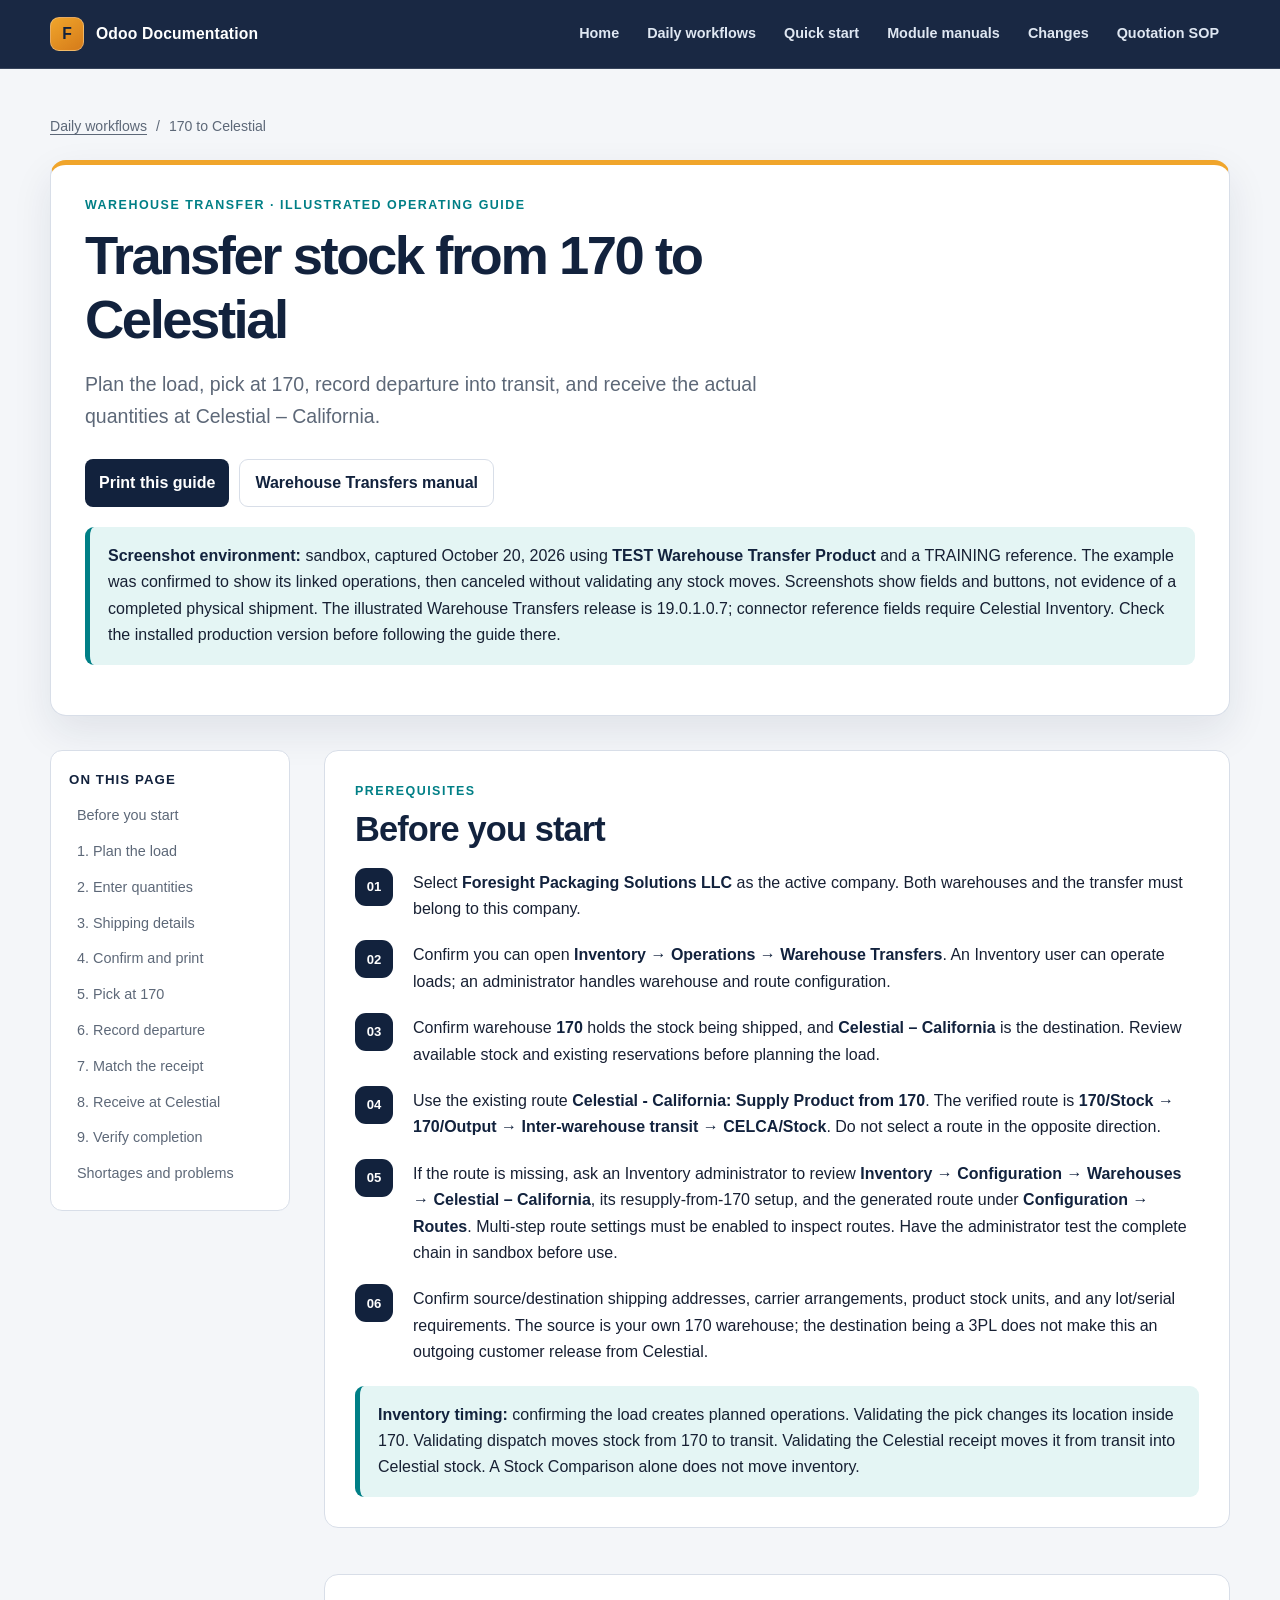
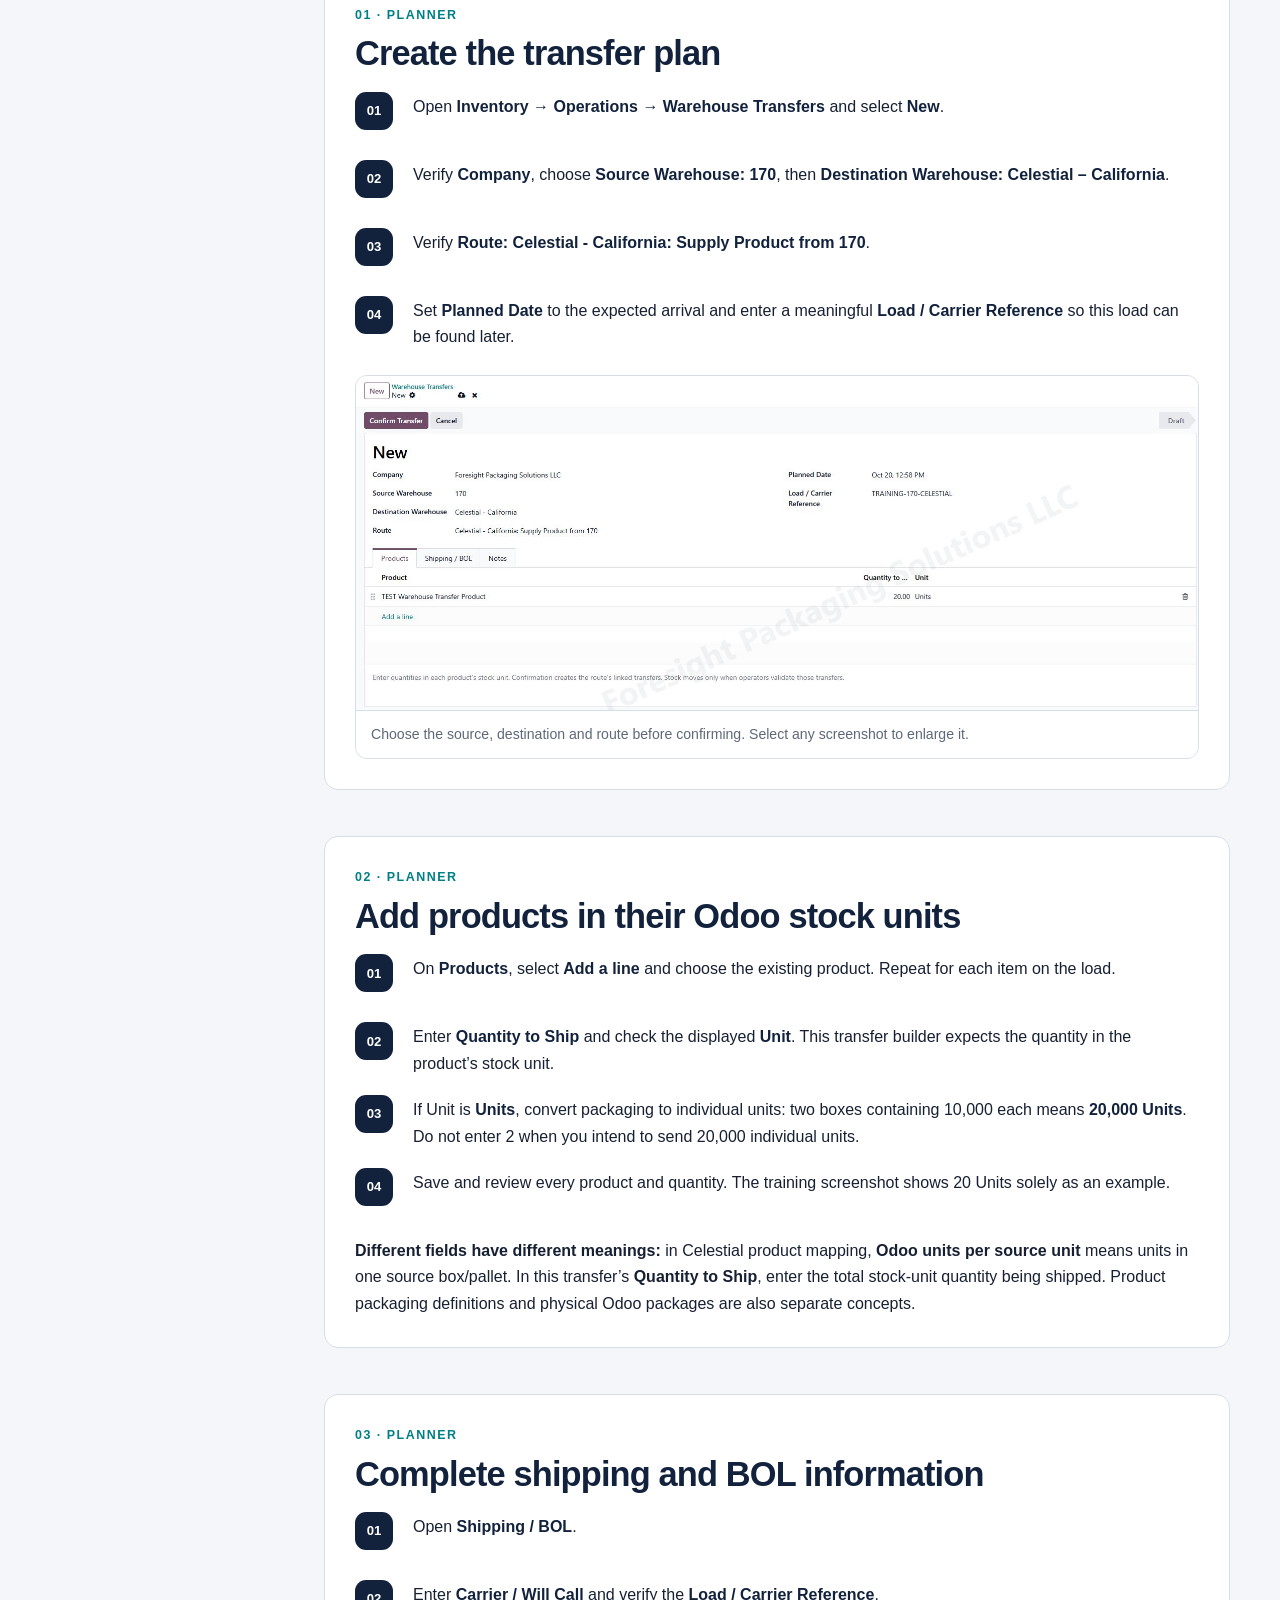
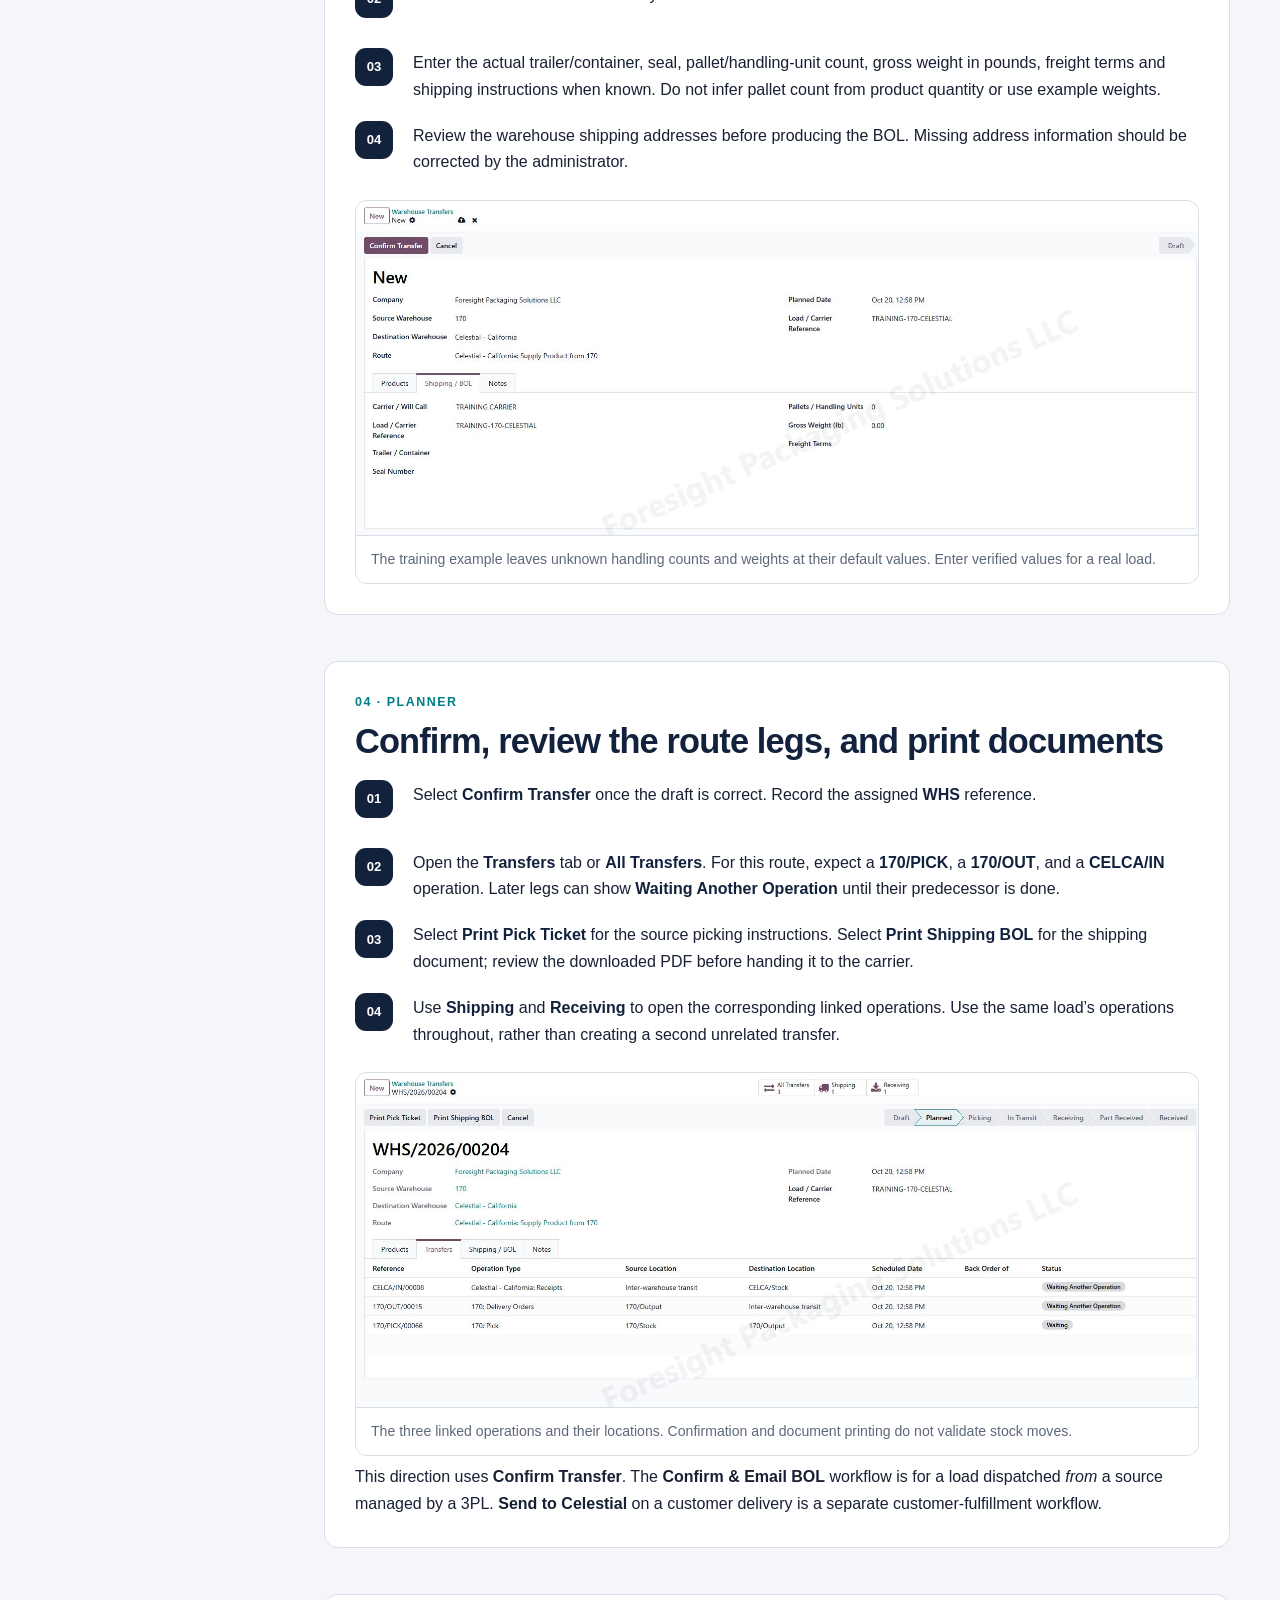
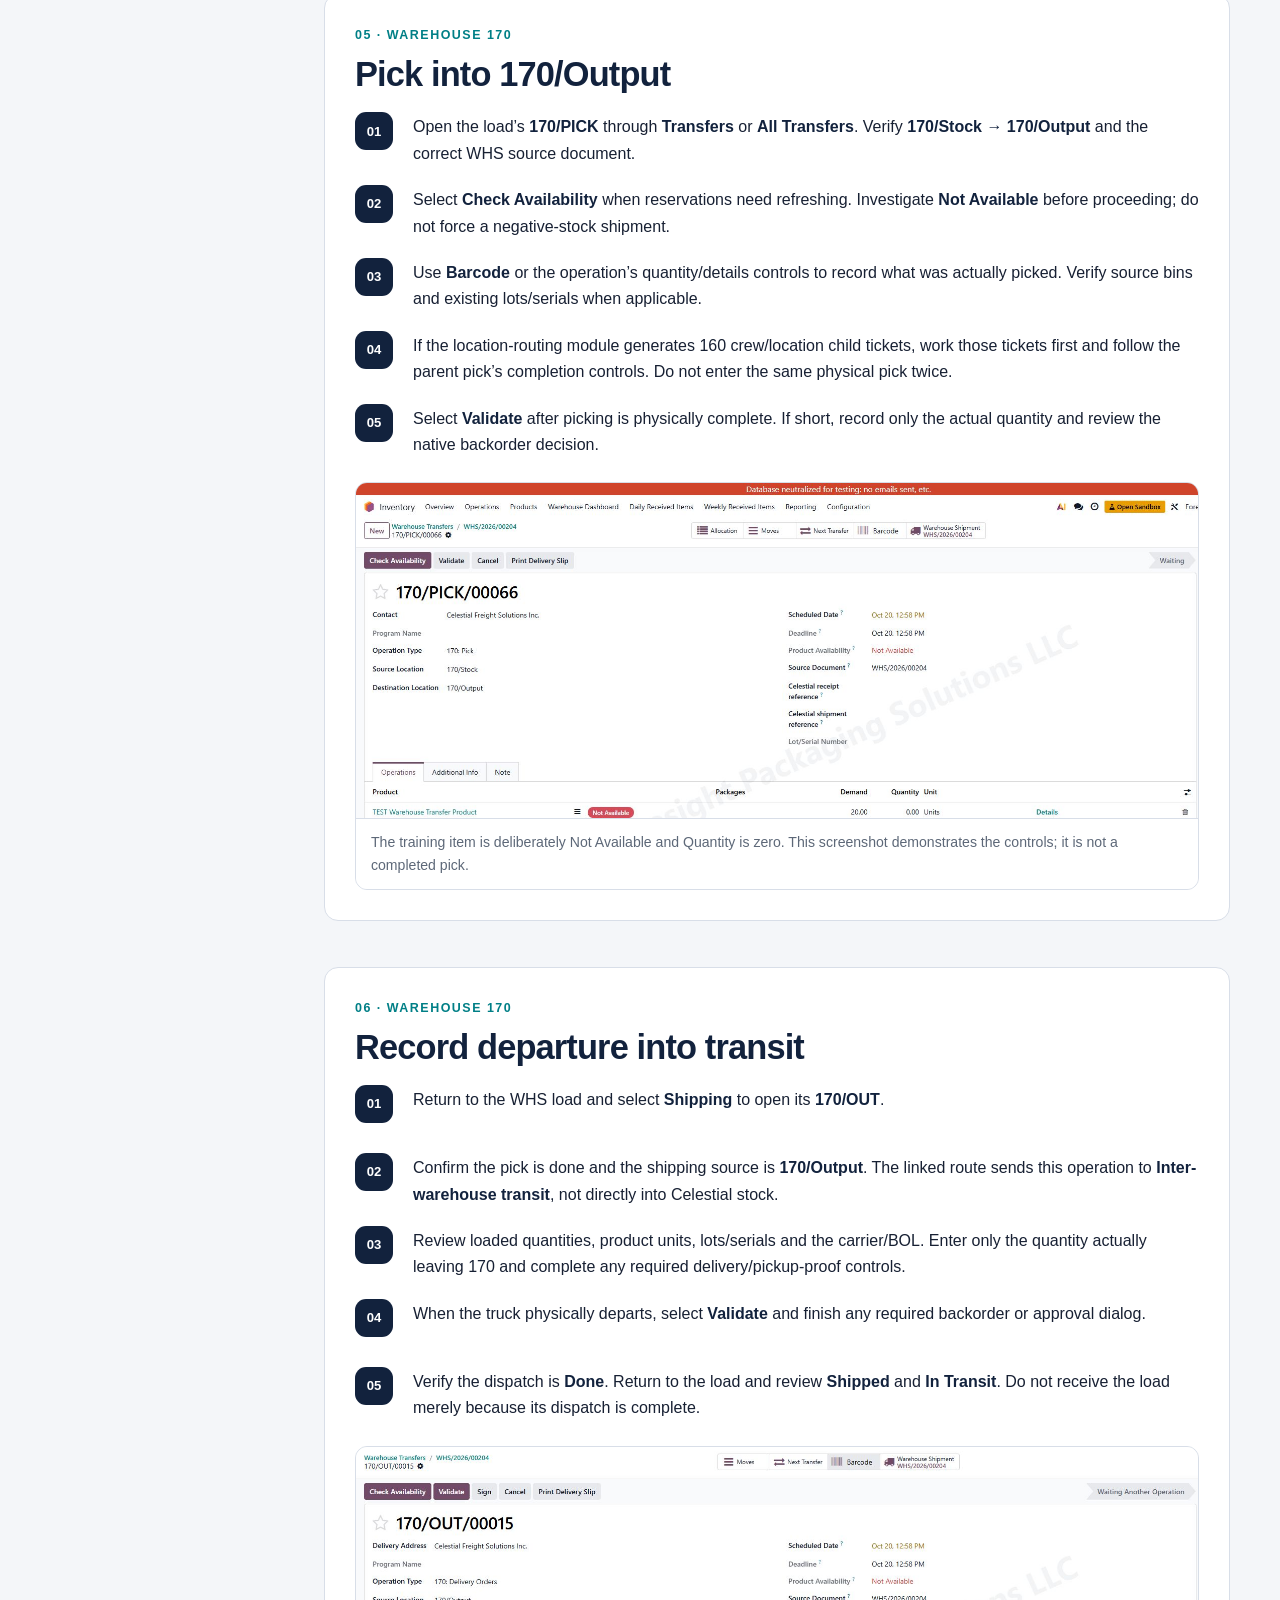
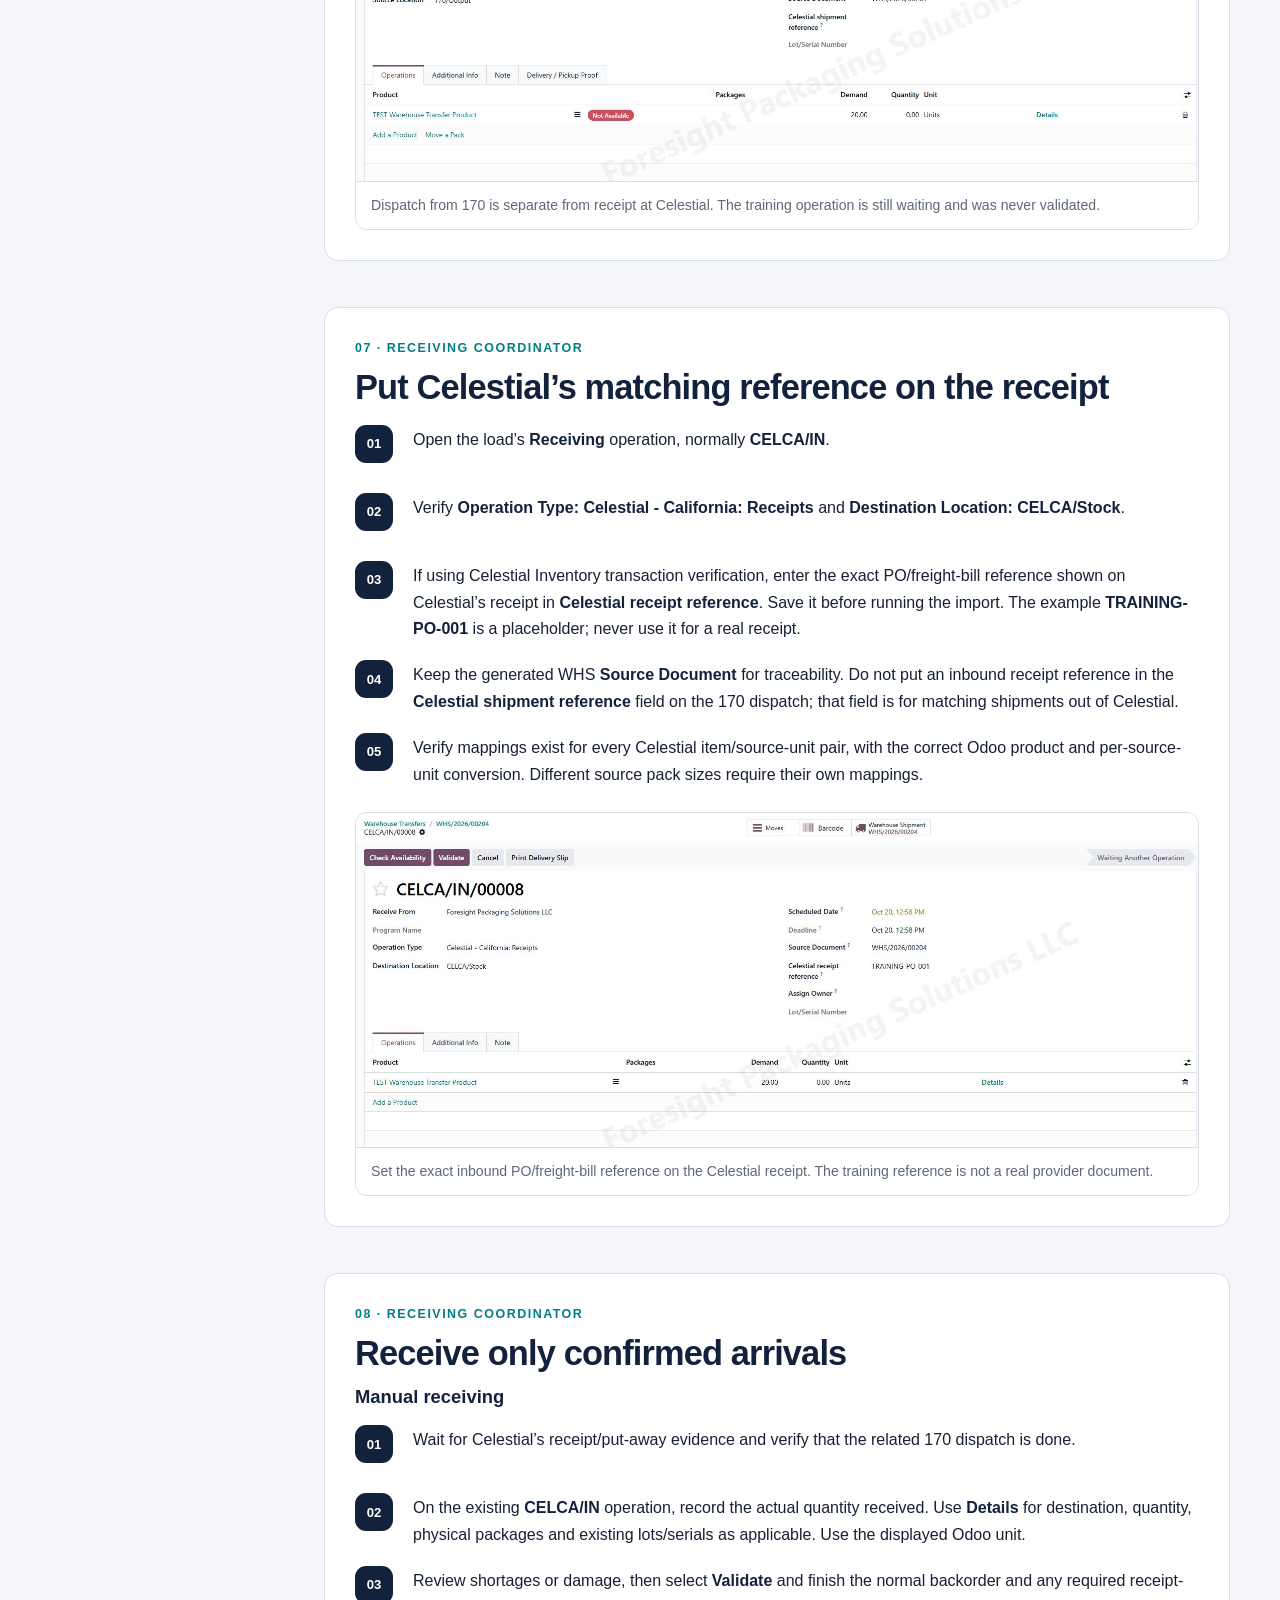
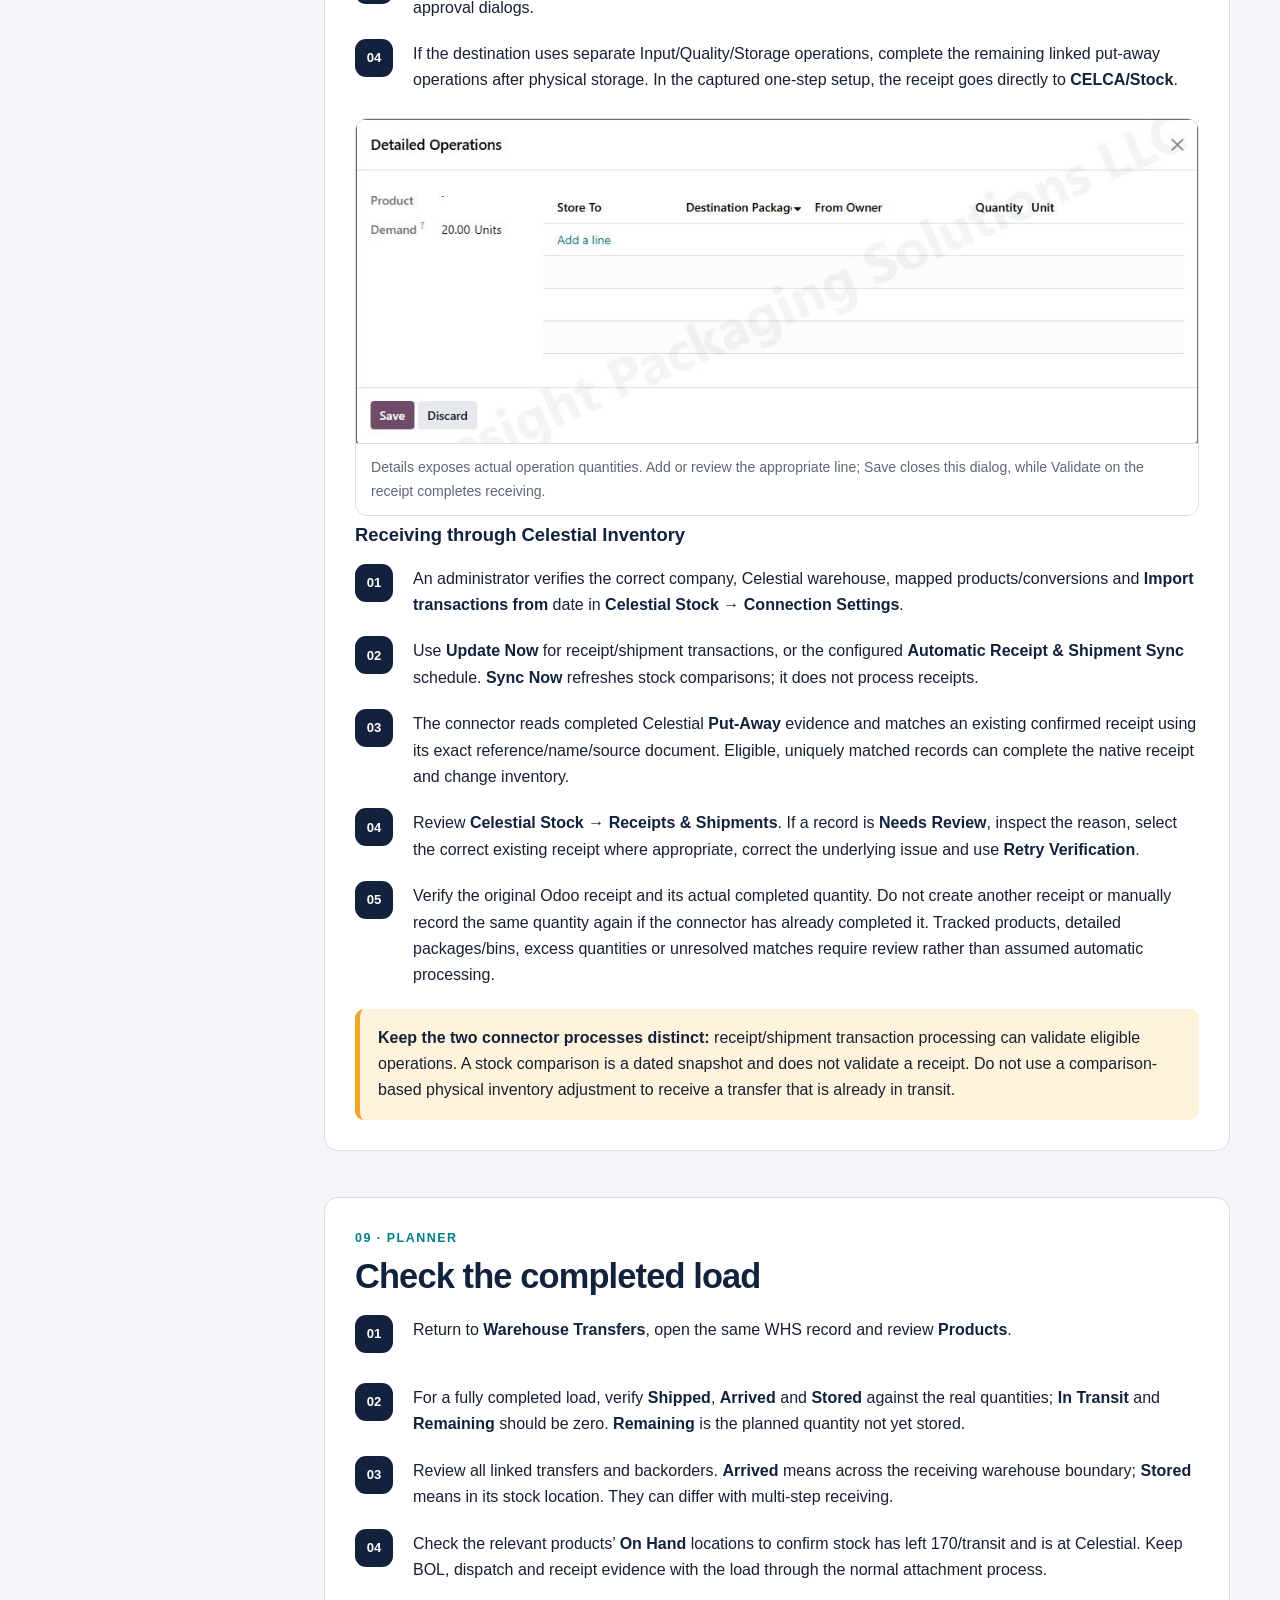
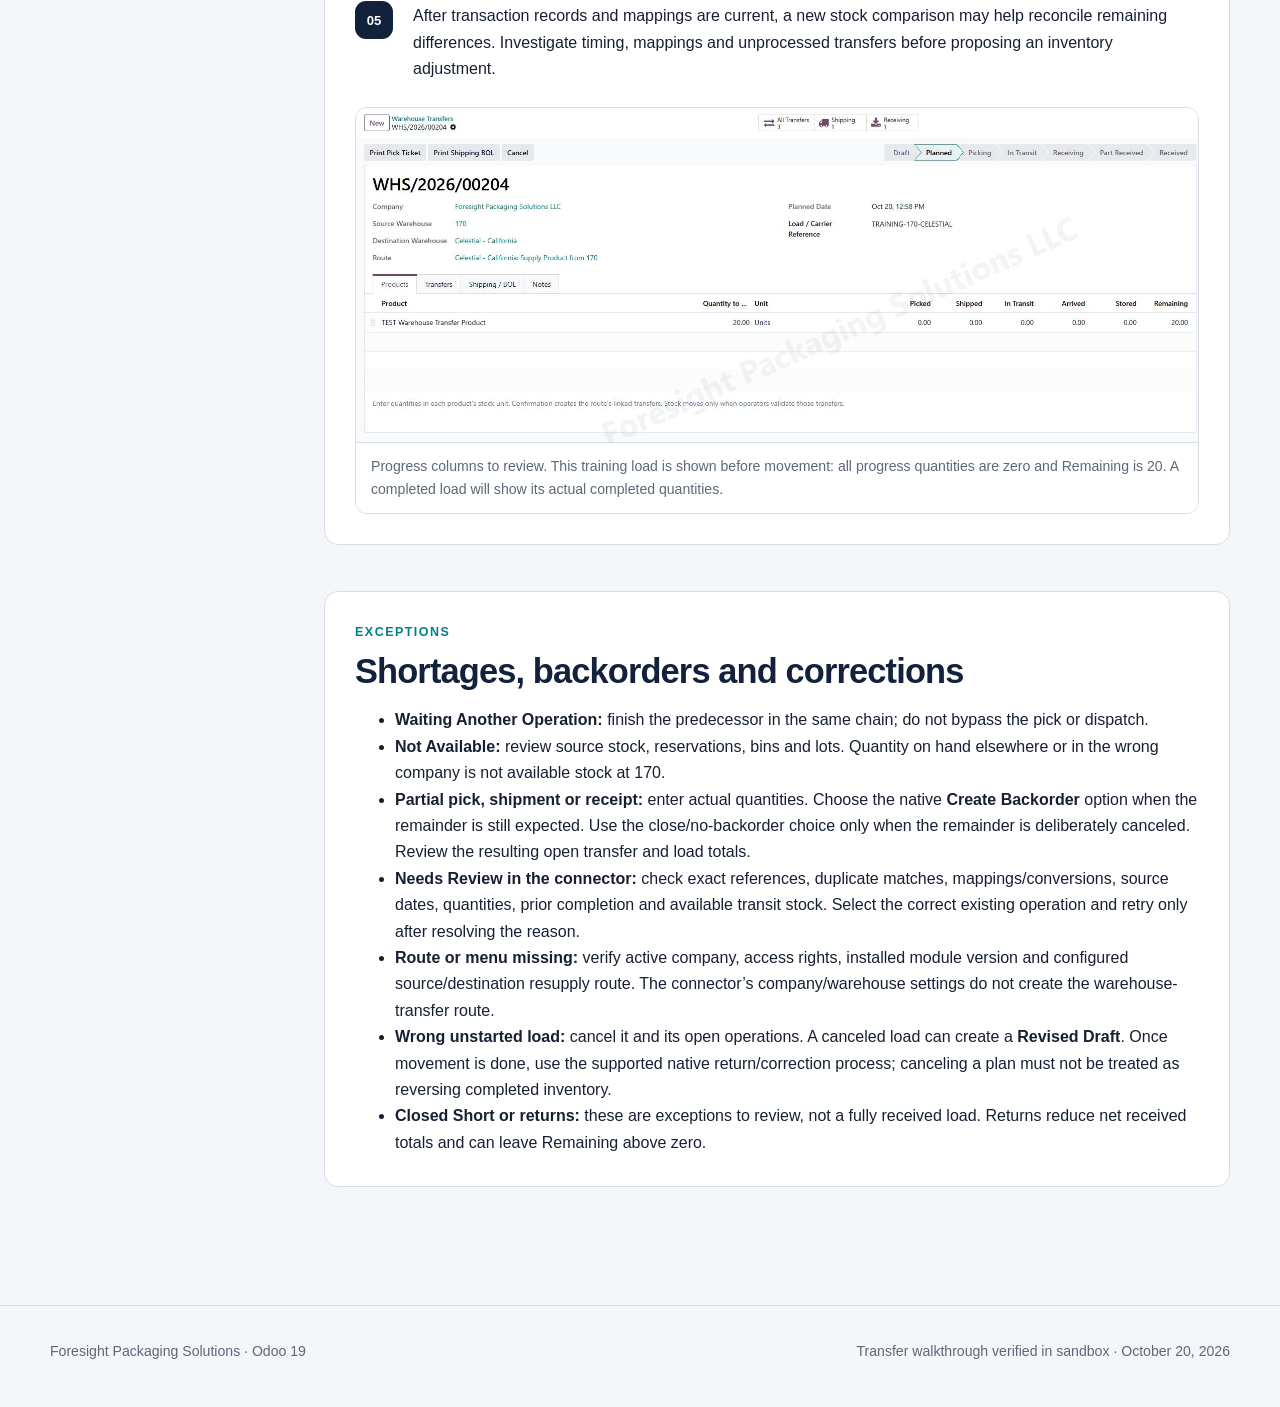
==== docs/170-to-celestial.html @ 280f2331 "Document 170 to Celestial transfers with eight sandbox screenshots" ====
<!doctype html>
<html lang="en">
<head>
  <meta charset="utf-8">
  <meta name="viewport" content="width=device-width,initial-scale=1">
  <meta name="description" content="Illustrated steps for planning, picking, shipping, and receiving a stock transfer from warehouse 170 to Celestial.">
  <title>Transfer stock from 170 to Celestial · Foresight Odoo Documentation</title>
  <link rel="icon" href="favicon.svg" type="image/svg+xml">
  <link rel="stylesheet" href="assets/docs.css?v=20261020-transfer">
</head>
<body>
  <a class="skip-link" href="#main">Skip to transfer guide</a>
  <header class="site-header"><div class="header-inner"><a class="brand" href="index.html"><span class="brand-mark">F</span><span>Odoo Documentation</span></a><nav class="site-nav" aria-label="Primary navigation"><a href="index.html">Home</a><a href="daily-workflows.html">Daily workflows</a><a href="quick-start.html">Quick start</a><a href="modules.html">Module manuals</a><a href="changes.html">Changes</a><a href="quotation-sop.html">Quotation SOP</a></nav></div></header>
  <main id="main" class="page-shell">
    <nav class="breadcrumbs"><a href="daily-workflows.html">Daily workflows</a><span>/</span><span>170 to Celestial</span></nav>
    <header class="guide-head compact-head">
      <p class="eyebrow">Warehouse transfer · Illustrated operating guide</p>
      <h1>Transfer stock from 170 to Celestial</h1>
      <p class="lede">Plan the load, pick at 170, record departure into transit, and receive the actual quantities at Celestial – California.</p>
      <div class="action-bar"><button class="print-button" type="button" onclick="window.print()">Print this guide</button><a class="button button-outline" href="manual.html?module=warehouse-shipment">Warehouse Transfers manual</a></div>
      <div class="callout"><strong>Screenshot environment:</strong> sandbox, captured October 20, 2026 using <strong>TEST Warehouse Transfer Product</strong> and a TRAINING reference. The example was confirmed to show its linked operations, then canceled without validating any stock moves. Screenshots show fields and buttons, not evidence of a completed physical shipment. The illustrated Warehouse Transfers release is 19.0.1.0.7; connector reference fields require Celestial Inventory. Check the installed production version before following the guide there.</div>
    </header>
    <div class="guide-layout">
      <aside class="toc"><strong>On this page</strong><a href="#before">Before you start</a><a href="#plan">1. Plan the load</a><a href="#quantities">2. Enter quantities</a><a href="#bol">3. Shipping details</a><a href="#confirm">4. Confirm and print</a><a href="#pick">5. Pick at 170</a><a href="#ship">6. Record departure</a><a href="#reference">7. Match the receipt</a><a href="#receive">8. Receive at Celestial</a><a href="#finish">9. Verify completion</a><a href="#exceptions">Shortages and problems</a></aside>
      <article class="guide-content">
        <section class="guide-section" id="before">
          <p class="eyebrow">Prerequisites</p><h2>Before you start</h2>
          <ol class="steps">
            <li>Select <strong>Foresight Packaging Solutions LLC</strong> as the active company. Both warehouses and the transfer must belong to this company.</li>
            <li>Confirm you can open <strong>Inventory → Operations → Warehouse Transfers</strong>. An Inventory user can operate loads; an administrator handles warehouse and route configuration.</li>
            <li>Confirm warehouse <strong>170</strong> holds the stock being shipped, and <strong>Celestial – California</strong> is the destination. Review available stock and existing reservations before planning the load.</li>
            <li>Use the existing route <strong>Celestial - California: Supply Product from 170</strong>. The verified route is <strong>170/Stock → 170/Output → Inter-warehouse transit → CELCA/Stock</strong>. Do not select a route in the opposite direction.</li>
            <li>If the route is missing, ask an Inventory administrator to review <strong>Inventory → Configuration → Warehouses → Celestial – California</strong>, its resupply-from-170 setup, and the generated route under <strong>Configuration → Routes</strong>. Multi-step route settings must be enabled to inspect routes. Have the administrator test the complete chain in sandbox before use.</li>
            <li>Confirm source/destination shipping addresses, carrier arrangements, product stock units, and any lot/serial requirements. The source is your own 170 warehouse; the destination being a 3PL does not make this an outgoing customer release from Celestial.</li>
          </ol>
          <div class="callout"><strong>Inventory timing:</strong> confirming the load creates planned operations. Validating the pick changes its location inside 170. Validating dispatch moves stock from 170 to transit. Validating the Celestial receipt moves it from transit into Celestial stock. A Stock Comparison alone does not move inventory.</div>
        </section>
        <section class="guide-section" id="plan">
          <p class="eyebrow">01 · Planner</p><h2>Create the transfer plan</h2>
          <ol class="steps"><li>Open <strong>Inventory → Operations → Warehouse Transfers</strong> and select <strong>New</strong>.</li><li>Verify <strong>Company</strong>, choose <strong>Source Warehouse: 170</strong>, then <strong>Destination Warehouse: Celestial – California</strong>.</li><li>Verify <strong>Route: Celestial - California: Supply Product from 170</strong>.</li><li>Set <strong>Planned Date</strong> to the expected arrival and enter a meaningful <strong>Load / Carrier Reference</strong> so this load can be found later.</li></ol>
          <figure class="figure"><a href="assets/screenshots/170-celestial/01-plan.png" target="_blank" rel="noreferrer"><img src="assets/screenshots/170-celestial/01-plan.png" width="1675" height="665" alt="Draft transfer with Foresight company, source 170, destination Celestial California, resupply route and a training product line."></a><figcaption>Choose the source, destination and route before confirming. Select any screenshot to enlarge it.</figcaption></figure>
        </section>
        <section class="guide-section" id="quantities">
          <p class="eyebrow">02 · Planner</p><h2>Add products in their Odoo stock units</h2>
          <ol class="steps"><li>On <strong>Products</strong>, select <strong>Add a line</strong> and choose the existing product. Repeat for each item on the load.</li><li>Enter <strong>Quantity to Ship</strong> and check the displayed <strong>Unit</strong>. This transfer builder expects the quantity in the product’s stock unit.</li><li>If Unit is <strong>Units</strong>, convert packaging to individual units: two boxes containing 10,000 each means <strong>20,000 Units</strong>. Do not enter 2 when you intend to send 20,000 individual units.</li><li>Save and review every product and quantity. The training screenshot shows 20 Units solely as an example.</li></ol>
          <p><strong>Different fields have different meanings:</strong> in Celestial product mapping, <strong>Odoo units per source unit</strong> means units in one source box/pallet. In this transfer’s <strong>Quantity to Ship</strong>, enter the total stock-unit quantity being shipped. Product packaging definitions and physical Odoo packages are also separate concepts.</p>
        </section>
        <section class="guide-section" id="bol">
          <p class="eyebrow">03 · Planner</p><h2>Complete shipping and BOL information</h2>
          <ol class="steps"><li>Open <strong>Shipping / BOL</strong>.</li><li>Enter <strong>Carrier / Will Call</strong> and verify the <strong>Load / Carrier Reference</strong>.</li><li>Enter the actual trailer/container, seal, pallet/handling-unit count, gross weight in pounds, freight terms and shipping instructions when known. Do not infer pallet count from product quantity or use example weights.</li><li>Review the warehouse shipping addresses before producing the BOL. Missing address information should be corrected by the administrator.</li></ol>
          <figure class="figure"><a href="assets/screenshots/170-celestial/02-bol-details.png" target="_blank" rel="noreferrer"><img src="assets/screenshots/170-celestial/02-bol-details.png" width="1675" height="665" loading="lazy" alt="Shipping BOL tab showing carrier, load reference, trailer, seal, handling units, weight and freight terms."></a><figcaption>The training example leaves unknown handling counts and weights at their default values. Enter verified values for a real load.</figcaption></figure>
        </section>
        <section class="guide-section" id="confirm">
          <p class="eyebrow">04 · Planner</p><h2>Confirm, review the route legs, and print documents</h2>
          <ol class="steps"><li>Select <strong>Confirm Transfer</strong> once the draft is correct. Record the assigned <strong>WHS</strong> reference.</li><li>Open the <strong>Transfers</strong> tab or <strong>All Transfers</strong>. For this route, expect a <strong>170/PICK</strong>, a <strong>170/OUT</strong>, and a <strong>CELCA/IN</strong> operation. Later legs can show <strong>Waiting Another Operation</strong> until their predecessor is done.</li><li>Select <strong>Print Pick Ticket</strong> for the source picking instructions. Select <strong>Print Shipping BOL</strong> for the shipping document; review the downloaded PDF before handing it to the carrier.</li><li>Use <strong>Shipping</strong> and <strong>Receiving</strong> to open the corresponding linked operations. Use the same load’s operations throughout, rather than creating a second unrelated transfer.</li></ol>
          <figure class="figure"><a href="assets/screenshots/170-celestial/03-confirmed-route.png" target="_blank" rel="noreferrer"><img src="assets/screenshots/170-celestial/03-confirmed-route.png" width="1675" height="665" loading="lazy" alt="Confirmed load with pick ticket and shipping BOL buttons and three operations linking 170 stock, output, transit and Celestial stock."></a><figcaption>The three linked operations and their locations. Confirmation and document printing do not validate stock moves.</figcaption></figure>
          <p>This direction uses <strong>Confirm Transfer</strong>. The <strong>Confirm &amp; Email BOL</strong> workflow is for a load dispatched <em>from</em> a source managed by a 3PL. <strong>Send to Celestial</strong> on a customer delivery is a separate customer-fulfillment workflow.</p>
        </section>
        <section class="guide-section" id="pick">
          <p class="eyebrow">05 · Warehouse 170</p><h2>Pick into 170/Output</h2>
          <ol class="steps"><li>Open the load’s <strong>170/PICK</strong> through <strong>Transfers</strong> or <strong>All Transfers</strong>. Verify <strong>170/Stock → 170/Output</strong> and the correct WHS source document.</li><li>Select <strong>Check Availability</strong> when reservations need refreshing. Investigate <strong>Not Available</strong> before proceeding; do not force a negative-stock shipment.</li><li>Use <strong>Barcode</strong> or the operation’s quantity/details controls to record what was actually picked. Verify source bins and existing lots/serials when applicable.</li><li>If the location-routing module generates 160 crew/location child tickets, work those tickets first and follow the parent pick’s completion controls. Do not enter the same physical pick twice.</li><li>Select <strong>Validate</strong> after picking is physically complete. If short, record only the actual quantity and review the native backorder decision.</li></ol>
          <figure class="figure"><a href="assets/screenshots/170-celestial/04-pick.png" target="_blank" rel="noreferrer"><img src="assets/screenshots/170-celestial/04-pick.png" width="1675" height="665" loading="lazy" alt="170 pick operation showing stock-to-output locations, Check Availability, Validate, demand and quantity."></a><figcaption>The training item is deliberately Not Available and Quantity is zero. This screenshot demonstrates the controls; it is not a completed pick.</figcaption></figure>
        </section>
        <section class="guide-section" id="ship">
          <p class="eyebrow">06 · Warehouse 170</p><h2>Record departure into transit</h2>
          <ol class="steps"><li>Return to the WHS load and select <strong>Shipping</strong> to open its <strong>170/OUT</strong>.</li><li>Confirm the pick is done and the shipping source is <strong>170/Output</strong>. The linked route sends this operation to <strong>Inter-warehouse transit</strong>, not directly into Celestial stock.</li><li>Review loaded quantities, product units, lots/serials and the carrier/BOL. Enter only the quantity actually leaving 170 and complete any required delivery/pickup-proof controls.</li><li>When the truck physically departs, select <strong>Validate</strong> and finish any required backorder or approval dialog.</li><li>Verify the dispatch is <strong>Done</strong>. Return to the load and review <strong>Shipped</strong> and <strong>In Transit</strong>. Do not receive the load merely because its dispatch is complete.</li></ol>
          <figure class="figure"><a href="assets/screenshots/170-celestial/05-dispatch.png" target="_blank" rel="noreferrer"><img src="assets/screenshots/170-celestial/05-dispatch.png" width="1675" height="665" loading="lazy" alt="170 outbound transfer showing output source, quantity controls, delivery proof tab and Validate."></a><figcaption>Dispatch from 170 is separate from receipt at Celestial. The training operation is still waiting and was never validated.</figcaption></figure>
        </section>
        <section class="guide-section" id="reference">
          <p class="eyebrow">07 · Receiving coordinator</p><h2>Put Celestial’s matching reference on the receipt</h2>
          <ol class="steps"><li>Open the load’s <strong>Receiving</strong> operation, normally <strong>CELCA/IN</strong>.</li><li>Verify <strong>Operation Type: Celestial - California: Receipts</strong> and <strong>Destination Location: CELCA/Stock</strong>.</li><li>If using Celestial Inventory transaction verification, enter the exact PO/freight-bill reference shown on Celestial’s receipt in <strong>Celestial receipt reference</strong>. Save it before running the import. The example <strong>TRAINING-PO-001</strong> is a placeholder; never use it for a real receipt.</li><li>Keep the generated WHS <strong>Source Document</strong> for traceability. Do not put an inbound receipt reference in the <strong>Celestial shipment reference</strong> field on the 170 dispatch; that field is for matching shipments out of Celestial.</li><li>Verify mappings exist for every Celestial item/source-unit pair, with the correct Odoo product and per-source-unit conversion. Different source pack sizes require their own mappings.</li></ol>
          <figure class="figure"><a href="assets/screenshots/170-celestial/06-receipt-reference.png" target="_blank" rel="noreferrer"><img src="assets/screenshots/170-celestial/06-receipt-reference.png" width="1675" height="665" loading="lazy" alt="Celestial receipt with destination CELCA Stock, original WHS source document, and the Celestial receipt reference field."></a><figcaption>Set the exact inbound PO/freight-bill reference on the Celestial receipt. The training reference is not a real provider document.</figcaption></figure>
        </section>
        <section class="guide-section" id="receive">
          <p class="eyebrow">08 · Receiving coordinator</p><h2>Receive only confirmed arrivals</h2>
          <h3>Manual receiving</h3>
          <ol class="steps"><li>Wait for Celestial’s receipt/put-away evidence and verify that the related 170 dispatch is done.</li><li>On the existing <strong>CELCA/IN</strong> operation, record the actual quantity received. Use <strong>Details</strong> for destination, quantity, physical packages and existing lots/serials as applicable. Use the displayed Odoo unit.</li><li>Review shortages or damage, then select <strong>Validate</strong> and finish the normal backorder and any required receipt-approval dialogs.</li><li>If the destination uses separate Input/Quality/Storage operations, complete the remaining linked put-away operations after physical storage. In the captured one-step setup, the receipt goes directly to <strong>CELCA/Stock</strong>.</li></ol>
          <figure class="figure"><a href="assets/screenshots/170-celestial/07-actual-quantities.png" target="_blank" rel="noreferrer"><img src="assets/screenshots/170-celestial/07-actual-quantities.png" width="980" height="378" loading="lazy" alt="Detailed Operations dialog showing demand, destination, physical package, quantity and unit columns, plus Add a line, Save and Discard."></a><figcaption>Details exposes actual operation quantities. Add or review the appropriate line; Save closes this dialog, while Validate on the receipt completes receiving.</figcaption></figure>
          <h3>Receiving through Celestial Inventory</h3>
          <ol class="steps"><li>An administrator verifies the correct company, Celestial warehouse, mapped products/conversions and <strong>Import transactions from</strong> date in <strong>Celestial Stock → Connection Settings</strong>.</li><li>Use <strong>Update Now</strong> for receipt/shipment transactions, or the configured <strong>Automatic Receipt &amp; Shipment Sync</strong> schedule. <strong>Sync Now</strong> refreshes stock comparisons; it does not process receipts.</li><li>The connector reads completed Celestial <strong>Put-Away</strong> evidence and matches an existing confirmed receipt using its exact reference/name/source document. Eligible, uniquely matched records can complete the native receipt and change inventory.</li><li>Review <strong>Celestial Stock → Receipts &amp; Shipments</strong>. If a record is <strong>Needs Review</strong>, inspect the reason, select the correct existing receipt where appropriate, correct the underlying issue and use <strong>Retry Verification</strong>.</li><li>Verify the original Odoo receipt and its actual completed quantity. Do not create another receipt or manually record the same quantity again if the connector has already completed it. Tracked products, detailed packages/bins, excess quantities or unresolved matches require review rather than assumed automatic processing.</li></ol>
          <div class="callout warning"><strong>Keep the two connector processes distinct:</strong> receipt/shipment transaction processing can validate eligible operations. A stock comparison is a dated snapshot and does not validate a receipt. Do not use a comparison-based physical inventory adjustment to receive a transfer that is already in transit.</div>
        </section>
        <section class="guide-section" id="finish">
          <p class="eyebrow">09 · Planner</p><h2>Check the completed load</h2>
          <ol class="steps"><li>Return to <strong>Warehouse Transfers</strong>, open the same WHS record and review <strong>Products</strong>.</li><li>For a fully completed load, verify <strong>Shipped</strong>, <strong>Arrived</strong> and <strong>Stored</strong> against the real quantities; <strong>In Transit</strong> and <strong>Remaining</strong> should be zero. <strong>Remaining</strong> is the planned quantity not yet stored.</li><li>Review all linked transfers and backorders. <strong>Arrived</strong> means across the receiving warehouse boundary; <strong>Stored</strong> means in its stock location. They can differ with multi-step receiving.</li><li>Check the relevant products’ <strong>On Hand</strong> locations to confirm stock has left 170/transit and is at Celestial. Keep BOL, dispatch and receipt evidence with the load through the normal attachment process.</li><li>After transaction records and mappings are current, a new stock comparison may help reconcile remaining differences. Investigate timing, mappings and unprocessed transfers before proposing an inventory adjustment.</li></ol>
          <figure class="figure"><a href="assets/screenshots/170-celestial/08-progress.png" target="_blank" rel="noreferrer"><img src="assets/screenshots/170-celestial/08-progress.png" width="1675" height="665" loading="lazy" alt="Warehouse transfer Products tab with Picked, Shipped, In Transit, Arrived, Stored and Remaining columns."></a><figcaption>Progress columns to review. This training load is shown before movement: all progress quantities are zero and Remaining is 20. A completed load will show its actual completed quantities.</figcaption></figure>
        </section>
        <section class="guide-section" id="exceptions">
          <p class="eyebrow">Exceptions</p><h2>Shortages, backorders and corrections</h2>
          <ul><li><strong>Waiting Another Operation:</strong> finish the predecessor in the same chain; do not bypass the pick or dispatch.</li><li><strong>Not Available:</strong> review source stock, reservations, bins and lots. Quantity on hand elsewhere or in the wrong company is not available stock at 170.</li><li><strong>Partial pick, shipment or receipt:</strong> enter actual quantities. Choose the native <strong>Create Backorder</strong> option when the remainder is still expected. Use the close/no-backorder choice only when the remainder is deliberately canceled. Review the resulting open transfer and load totals.</li><li><strong>Needs Review in the connector:</strong> check exact references, duplicate matches, mappings/conversions, source dates, quantities, prior completion and available transit stock. Select the correct existing operation and retry only after resolving the reason.</li><li><strong>Route or menu missing:</strong> verify active company, access rights, installed module version and configured source/destination resupply route. The connector’s company/warehouse settings do not create the warehouse-transfer route.</li><li><strong>Wrong unstarted load:</strong> cancel it and its open operations. A canceled load can create a <strong>Revised Draft</strong>. Once movement is done, use the supported native return/correction process; canceling a plan must not be treated as reversing completed inventory.</li><li><strong>Closed Short or returns:</strong> these are exceptions to review, not a fully received load. Returns reduce net received totals and can leave Remaining above zero.</li></ul>
        </section>
      </article>
    </div>
  </main>
  <footer class="site-footer"><div class="footer-inner"><p>Foresight Packaging Solutions · Odoo 19</p><p>Transfer walkthrough verified in sandbox · October 20, 2026</p></div></footer>
</body>
</html>
---- docs/assets/docs.css ----
:root {
  color-scheme: light;
  --ink: #172033;
  --muted: #5d6878;
  --line: #d8dee8;
  --paper: #ffffff;
  --canvas: #f4f6f9;
  --navy: #12223d;
  --navy-2: #1c3152;
  --amber: #f0a52b;
  --amber-soft: #fff3dc;
  --teal: #007f86;
  --teal-soft: #e4f5f4;
  --red: #a93b30;
  --red-soft: #fff0ed;
  --green: #2d7a58;
  --green-soft: #eaf6ef;
  --shadow: 0 16px 40px rgba(18, 34, 61, 0.09);
  --radius: 14px;
}

* {
  box-sizing: border-box;
}

html {
  scroll-behavior: smooth;
}

body {
  margin: 0;
  background: var(--canvas);
  color: var(--ink);
  font-family: Inter, ui-sans-serif, -apple-system, BlinkMacSystemFont, "Segoe UI", sans-serif;
  font-size: 16px;
  line-height: 1.65;
}

img {
  display: block;
  max-width: 100%;
}

a {
  color: var(--teal);
  text-decoration-thickness: 1px;
  text-underline-offset: 3px;
}

a:hover {
  color: #005e64;
}

.skip-link {
  position: fixed;
  z-index: 100;
  top: 10px;
  left: 10px;
  padding: 10px 14px;
  border-radius: 8px;
  background: var(--paper);
  color: var(--ink);
  transform: translateY(-160%);
  transition: transform 160ms ease;
}

.skip-link:focus {
  transform: translateY(0);
}

.site-header {
  position: sticky;
  z-index: 20;
  top: 0;
  border-bottom: 1px solid rgba(255, 255, 255, 0.13);
  background: rgba(18, 34, 61, 0.97);
  color: #fff;
  backdrop-filter: blur(12px);
}

.header-inner {
  display: flex;
  width: min(1180px, calc(100% - 36px));
  min-height: 68px;
  margin: 0 auto;
  align-items: center;
  justify-content: space-between;
  gap: 24px;
}

.brand {
  display: flex;
  align-items: center;
  gap: 12px;
  color: #fff;
  font-size: 0.98rem;
  font-weight: 720;
  letter-spacing: 0.01em;
  text-decoration: none;
}

.brand-mark {
  display: grid;
  width: 34px;
  height: 34px;
  border: 1px solid rgba(255, 255, 255, 0.3);
  border-radius: 9px;
  background: linear-gradient(145deg, var(--amber), #d57b1a);
  color: var(--navy);
  place-items: center;
  font-weight: 850;
}

.site-nav {
  display: flex;
  align-items: center;
  gap: 6px;
  flex-wrap: wrap;
  justify-content: flex-end;
}

.site-nav a {
  padding: 8px 11px;
  border-radius: 8px;
  color: #dfe7f2;
  font-size: 0.9rem;
  font-weight: 600;
  text-decoration: none;
}

.site-nav a:hover,
.site-nav a[aria-current="page"] {
  background: rgba(255, 255, 255, 0.1);
  color: #fff;
}

.page-shell {
  width: min(1180px, calc(100% - 36px));
  margin: 0 auto;
  padding: 46px 0 72px;
}

.eyebrow {
  margin: 0 0 8px;
  color: var(--teal);
  font-size: 0.78rem;
  font-weight: 800;
  letter-spacing: 0.12em;
  text-transform: uppercase;
}

h1,
h2,
h3 {
  margin-top: 0;
  color: var(--navy);
  line-height: 1.18;
}

h1 {
  max-width: 820px;
  margin-bottom: 16px;
  font-size: clamp(2.15rem, 6vw, 4.25rem);
  letter-spacing: -0.045em;
}

h2 {
  margin-bottom: 12px;
  font-size: clamp(1.55rem, 3vw, 2.15rem);
  letter-spacing: -0.025em;
}

h3 {
  margin-bottom: 8px;
  font-size: 1.15rem;
}

p {
  margin: 0 0 1rem;
}

.lede {
  max-width: 760px;
  margin-bottom: 26px;
  color: var(--muted);
  font-size: clamp(1.05rem, 2vw, 1.22rem);
}

.hero {
  position: relative;
  overflow: hidden;
  min-height: 330px;
  padding: clamp(30px, 5vw, 58px);
  border-radius: 22px;
  background:
    radial-gradient(circle at 88% 14%, rgba(240, 165, 43, 0.34), transparent 24%),
    linear-gradient(135deg, #12223d 0%, #1a3457 58%, #174b58 100%);
  box-shadow: var(--shadow);
  color: #fff;
}

.hero::after {
  position: absolute;
  right: -70px;
  bottom: -95px;
  width: 270px;
  height: 270px;
  border: 38px solid rgba(255, 255, 255, 0.06);
  border-radius: 48px;
  content: "";
  transform: rotate(22deg);
}

.hero h1,
.hero .eyebrow {
  color: #fff;
}

.hero .lede {
  color: #dce6f1;
}

.hero-actions {
  display: flex;
  flex-wrap: wrap;
  gap: 10px;
}

.button {
  display: inline-flex;
  min-height: 44px;
  padding: 10px 15px;
  border: 1px solid transparent;
  border-radius: 9px;
  align-items: center;
  justify-content: center;
  gap: 8px;
  font-weight: 720;
  text-decoration: none;
}

.button-primary {
  background: var(--amber);
  color: var(--navy);
}

.button-primary:hover {
  background: #ffb94a;
  color: var(--navy);
}

.button-secondary {
  border-color: rgba(255, 255, 255, 0.34);
  background: rgba(255, 255, 255, 0.08);
  color: #fff;
}

.button-secondary:hover {
  background: rgba(255, 255, 255, 0.15);
  color: #fff;
}

.section {
  padding-top: 54px;
}

.section-intro {
  max-width: 680px;
  color: var(--muted);
}

.card-grid {
  display: grid;
  grid-template-columns: repeat(3, minmax(0, 1fr));
  gap: 16px;
  margin-top: 24px;
}

.doc-card {
  display: flex;
  min-height: 230px;
  padding: 24px;
  border: 1px solid var(--line);
  border-radius: var(--radius);
  background: var(--paper);
  box-shadow: 0 8px 24px rgba(18, 34, 61, 0.05);
  flex-direction: column;
  text-decoration: none;
  transition: transform 160ms ease, box-shadow 160ms ease, border-color 160ms ease;
}

.doc-card:hover {
  border-color: #aeb8c8;
  box-shadow: 0 16px 34px rgba(18, 34, 61, 0.09);
  transform: translateY(-3px);
}

.card-kicker {
  margin-bottom: 18px;
  color: var(--teal);
  font-size: 0.76rem;
  font-weight: 820;
  letter-spacing: 0.09em;
  text-transform: uppercase;
}

.doc-card h3 {
  font-size: 1.28rem;
}

.doc-card p {
  color: var(--muted);
}

.card-link {
  margin-top: auto;
  color: var(--navy);
  font-weight: 760;
}

.card-link::after {
  content: "  →";
}

.status-card {
  min-height: 230px;
  padding: 24px;
  border-radius: var(--radius);
  background: var(--navy);
  color: #fff;
}

.status-card h3 {
  color: #fff;
}

.status-card p {
  color: #dbe5ef;
}

.status-line {
  display: flex;
  margin-top: 18px;
  padding-top: 15px;
  border-top: 1px solid rgba(255, 255, 255, 0.16);
  align-items: center;
  justify-content: space-between;
  gap: 12px;
  font-size: 0.9rem;
}

.status-pill,
.meta-pill {
  display: inline-flex;
  align-items: center;
  gap: 7px;
  padding: 5px 9px;
  border-radius: 999px;
  font-size: 0.78rem;
  font-weight: 760;
}

.status-pill {
  background: rgba(255, 255, 255, 0.12);
  color: #fff;
}

.status-pill::before {
  width: 8px;
  height: 8px;
  border-radius: 50%;
  background: #57cf91;
  content: "";
}

.environment-table,
.comparison-table {
  width: 100%;
  margin-top: 20px;
  border-collapse: separate;
  border: 1px solid var(--line);
  border-radius: 12px;
  border-spacing: 0;
  overflow: hidden;
  background: var(--paper);
}

.environment-table th,
.environment-table td,
.comparison-table th,
.comparison-table td {
  padding: 14px 16px;
  border-bottom: 1px solid var(--line);
  text-align: left;
  vertical-align: top;
}

.environment-table th,
.comparison-table th {
  background: #edf1f6;
  color: var(--navy);
  font-size: 0.86rem;
}

.environment-table tr:last-child td,
.comparison-table tr:last-child td {
  border-bottom: 0;
}

code {
  padding: 2px 6px;
  border-radius: 5px;
  background: #e9eef5;
  color: #27415f;
  font-size: 0.9em;
}

.breadcrumbs {
  display: flex;
  margin-bottom: 22px;
  align-items: center;
  gap: 9px;
  color: var(--muted);
  font-size: 0.88rem;
}

.breadcrumbs a {
  color: var(--muted);
}

.guide-head {
  padding: 36px;
  border: 1px solid var(--line);
  border-top: 5px solid var(--amber);
  border-radius: 16px;
  background: var(--paper);
  box-shadow: var(--shadow);
}

.guide-head h1 {
  font-size: clamp(2.1rem, 5vw, 3.75rem);
}

.guide-meta {
  display: flex;
  flex-wrap: wrap;
  gap: 8px;
  margin-top: 22px;
}

.meta-pill {
  background: #edf1f6;
  color: #34455d;
}

.guide-layout {
  display: grid;
  grid-template-columns: 240px minmax(0, 1fr);
  gap: 34px;
  margin-top: 34px;
  align-items: start;
}

.toc {
  position: sticky;
  top: 92px;
  padding: 18px;
  border: 1px solid var(--line);
  border-radius: 12px;
  background: var(--paper);
}

.toc strong {
  display: block;
  margin-bottom: 8px;
  color: var(--navy);
  font-size: 0.83rem;
  letter-spacing: 0.08em;
  text-transform: uppercase;
}

.toc a {
  display: block;
  padding: 6px 8px;
  border-radius: 6px;
  color: var(--muted);
  font-size: 0.9rem;
  text-decoration: none;
}

.toc a:hover {
  background: #edf1f6;
  color: var(--navy);
}

.guide-content {
  min-width: 0;
}

.guide-section {
  scroll-margin-top: 92px;
  margin-bottom: 46px;
  padding: 30px;
  border: 1px solid var(--line);
  border-radius: 14px;
  background: var(--paper);
}

.guide-section > :last-child {
  margin-bottom: 0;
}

.decision-grid {
  display: grid;
  grid-template-columns: repeat(2, minmax(0, 1fr));
  gap: 14px;
  margin-top: 18px;
}

.decision {
  padding: 18px;
  border: 1px solid var(--line);
  border-radius: 12px;
}

.decision strong {
  display: block;
  color: var(--navy);
}

.decision.no {
  border-left: 5px solid var(--teal);
  background: var(--teal-soft);
}

.decision.yes {
  border-left: 5px solid var(--amber);
  background: var(--amber-soft);
}

.callout {
  margin: 20px 0;
  padding: 16px 18px;
  border-left: 5px solid var(--teal);
  border-radius: 9px;
  background: var(--teal-soft);
}

.callout.warning {
  border-left-color: var(--amber);
  background: var(--amber-soft);
}

.callout.critical {
  border-left-color: var(--red);
  background: var(--red-soft);
}

.callout strong {
  color: var(--navy);
}

.steps {
  margin: 20px 0 0;
  padding: 0;
  counter-reset: step;
  list-style: none;
}

.steps > li {
  position: relative;
  min-height: 48px;
  margin-bottom: 20px;
  padding-left: 58px;
  counter-increment: step;
}

.steps > li::before {
  position: absolute;
  top: -2px;
  left: 0;
  display: grid;
  width: 38px;
  height: 38px;
  border-radius: 11px;
  background: var(--navy);
  color: #fff;
  content: counter(step, decimal-leading-zero);
  font-size: 0.82rem;
  font-weight: 800;
  place-items: center;
}

.steps li strong {
  color: var(--navy);
}

.steps ul {
  margin-top: 8px;
}

.figure {
  margin: 24px 0 8px;
  border: 1px solid var(--line);
  border-radius: 12px;
  overflow: hidden;
  background: #eef1f5;
}

.figure img {
  width: 100%;
  height: auto;
}

.figure figcaption {
  padding: 12px 15px;
  border-top: 1px solid var(--line);
  background: var(--paper);
  color: var(--muted);
  font-size: 0.88rem;
}

.checklist {
  display: grid;
  margin: 18px 0 0;
  padding: 0;
  gap: 10px;
  list-style: none;
}

.checklist li {
  position: relative;
  padding: 12px 14px 12px 44px;
  border: 1px solid var(--line);
  border-radius: 9px;
  background: #fafbfd;
}

.checklist li::before {
  position: absolute;
  top: 12px;
  left: 15px;
  width: 17px;
  height: 17px;
  border: 2px solid #8190a5;
  border-radius: 4px;
  content: "";
}

.action-bar {
  display: flex;
  flex-wrap: wrap;
  gap: 10px;
  margin-top: 20px;
}

.print-button {
  min-height: 42px;
  padding: 9px 14px;
  border: 0;
  border-radius: 8px;
  background: var(--navy);
  color: #fff;
  cursor: pointer;
  font: inherit;
  font-weight: 700;
}

.print-button:hover {
  background: var(--navy-2);
}

.site-footer {
  padding: 34px 0 44px;
  border-top: 1px solid var(--line);
  color: var(--muted);
  font-size: 0.88rem;
}

.footer-inner {
  display: flex;
  width: min(1180px, calc(100% - 36px));
  margin: 0 auto;
  justify-content: space-between;
  gap: 18px;
}

.footer-inner p {
  margin: 0;
}

@media (max-width: 880px) {
  .card-grid {
    grid-template-columns: 1fr 1fr;
  }

  .guide-layout {
    grid-template-columns: 1fr;
  }

  .toc {
    position: static;
    columns: 2;
  }

  .toc strong {
    column-span: all;
  }
}

@media (max-width: 640px) {
  .header-inner {
    min-height: auto;
    padding: 12px 0;
    align-items: flex-start;
    flex-direction: column;
    gap: 8px;
  }

  .site-header {
    position: static;
  }

  .site-nav {
    width: 100%;
    overflow-x: auto;
  }

  .page-shell {
    padding-top: 26px;
  }

  .hero,
  .guide-head,
  .guide-section {
    padding: 24px;
  }

  .card-grid,
  .decision-grid {
    grid-template-columns: 1fr;
  }

  .toc {
    columns: 1;
  }

  .footer-inner {
    flex-direction: column;
  }
}

@media (prefers-reduced-motion: reduce) {
  html {
    scroll-behavior: auto;
  }

  *,
  *::before,
  *::after {
    transition-duration: 0.01ms !important;
  }
}

@media print {
  @page {
    margin: 0.55in;
  }

  body {
    background: #fff;
    color: #000;
    font-size: 11pt;
  }

  .site-header,
  .toc,
  .print-button,
  .site-footer,
  .breadcrumbs {
    display: none !important;
  }

  .page-shell,
  .guide-layout {
    width: 100%;
    margin: 0;
    padding: 0;
  }

  .guide-layout {
    display: block;
  }

  .guide-head,
  .guide-section {
    padding: 16px 0;
    border: 0;
    box-shadow: none;
    break-inside: avoid;
  }

  .guide-section {
    border-top: 1px solid #999;
  }

  .figure {
    break-inside: avoid;
  }

  a {
    color: #000;
    text-decoration: none;
  }
}

/* Module manual library */
.library-head { padding: 34px; border: 1px solid var(--line); border-top: 5px solid var(--teal); border-radius: 16px; background: var(--paper); box-shadow: var(--shadow); }
.library-tools { display: grid; grid-template-columns: minmax(0, 2fr) minmax(220px, 1fr); gap: 14px; margin-top: 24px; }
.library-tools label { color: var(--navy); font-size: .82rem; font-weight: 760; }
.library-tools input, .library-tools select { width: 100%; min-height: 46px; margin-top: 6px; padding: 9px 12px; border: 1px solid var(--line); border-radius: 9px; background: #fff; color: var(--ink); font: inherit; }
.library-tools input:focus, .library-tools select:focus { outline: 3px solid rgba(0,127,134,.18); border-color: var(--teal); }
.result-count { margin: 14px 0 0; color: var(--muted); font-size: .9rem; }
.module-grid { display: grid; grid-template-columns: repeat(3, minmax(0,1fr)); gap: 16px; margin-top: 24px; }
.module-card { display: flex; min-height: 270px; padding: 22px; border: 1px solid var(--line); border-radius: var(--radius); background: var(--paper); box-shadow: 0 8px 24px rgba(18,34,61,.05); flex-direction: column; color: inherit; text-decoration: none; transition: transform 160ms ease, box-shadow 160ms ease, border-color 160ms ease; }
.module-card:hover { border-color: #aeb8c8; box-shadow: 0 16px 34px rgba(18,34,61,.1); color: inherit; transform: translateY(-3px); }
.module-card h2 { font-size: 1.3rem; }
.module-card p { color: var(--muted); }
.module-meta { display: flex; margin-top: auto; padding-top: 16px; align-items: center; justify-content: space-between; gap: 10px; color: var(--teal); font-size: .88rem; font-weight: 740; }
.compact-head { padding: 30px 34px; }
.compact-head h1 { font-size: clamp(2rem,5vw,3.4rem); }
.button-outline { border-color: var(--line); background: #fff; color: var(--navy); }
.button-outline:hover { border-color: #9ca8b9; background: #f6f8fb; color: var(--navy); }
.version-panel { display: grid; grid-template-columns: repeat(2,minmax(0,1fr)); gap: 12px; margin: 20px 0; }
.version-panel div { padding: 16px; border: 1px solid var(--line); border-radius: 10px; background: #f8fafc; }
.version-panel span, .version-panel strong { display: block; }
.version-panel span { color: var(--muted); font-size: .8rem; }
.version-panel strong { margin-top: 4px; color: var(--navy); overflow-wrap: anywhere; }
.privacy-note { margin-top: 8px; color: var(--muted); font-size: .85rem; }
.table-scroll { overflow-x: auto; }
.change-table { min-width: 760px; }
.change-table small { display: block; margin-top: 3px; color: var(--muted); }
@media (max-width: 880px) { .module-grid { grid-template-columns: repeat(2,minmax(0,1fr)); } }
@media (max-width: 640px) { .library-tools, .module-grid, .version-panel { grid-template-columns: 1fr; } .library-head { padding: 24px; } }
.quick-start-list { margin-top: 38px; }
.quick-category { margin-bottom: 44px; }
.quick-category-head h2 { margin-bottom: 18px; }
.quick-grid { display: grid; grid-template-columns: 1fr; gap: 18px; }
.quick-card { display: grid; grid-template-columns: minmax(0,1fr) minmax(0,1.1fr); gap: 26px; padding: 24px; border: 1px solid var(--line); border-radius: var(--radius); background: var(--paper); }
.quick-card h3 { margin: 4px 0 0; }
.quick-card-copy { display: flex; flex-direction: column; align-items: flex-start; }
.quick-card-copy .eyebrow { margin: 0; }
.quick-steps { margin: 16px 0 22px; padding-left: 22px; color: var(--muted); }
.quick-steps li { padding-left: 4px; margin-bottom: 9px; }
.quick-steps li::marker { color: var(--teal); font-weight: 800; }
.quick-card-copy > a { margin-top: auto; font-weight: 740; }
.quick-shot { margin: 0; align-self: start; }
.quick-shot a { display: block; border: 1px solid var(--line); border-radius: 10px; overflow: hidden; background: #f6f8fb; }
.quick-shot img { display: block; width: 100%; max-height: 360px; object-fit: contain; object-position: top; }
.quick-shot figcaption { margin-top: 8px; color: var(--muted); font-size: .86rem; }
@media (max-width: 880px) { .quick-card { grid-template-columns: 1fr; } }
.illustrated-walkthrough { margin-top: 32px; }
.walkthrough-part { margin-top: 34px; padding-top: 30px; border-top: 1px solid var(--line); }
.walkthrough-part:first-child { margin-top: 0; }
.step-label { margin-bottom: 5px; color: var(--teal); font-size: .78rem; font-weight: 800; letter-spacing: .1em; text-transform: uppercase; }

/* Daily operations map */
.flow-lane { margin: 20px 0 24px; }
.flow-lane h3 { margin-bottom: 12px; }
.flow-steps { display: grid; grid-template-columns: repeat(4, minmax(0, 1fr)); gap: 20px; margin: 0; padding: 0; list-style: none; }
.flow-steps li { position: relative; min-width: 0; }
.flow-steps li:not(:last-child)::after { position: absolute; top: 45%; right: -18px; color: var(--teal); content: '→'; font-size: 1.35rem; font-weight: 800; }
.flow-steps a, .flow-steps .flow-result > span { display: flex; min-height: 120px; padding: 15px; border: 1px solid #b9d9da; border-radius: 12px; background: var(--teal-soft); color: var(--ink); flex-direction: column; text-decoration: none; }
.flow-steps a:hover { border-color: var(--teal); box-shadow: 0 6px 18px rgba(0, 127, 134, .12); }
.flow-steps small { color: var(--teal); font-size: .72rem; font-weight: 800; letter-spacing: .09em; text-transform: uppercase; }
.flow-steps strong { margin: 3px 0; color: var(--navy); line-height: 1.2; }
.flow-steps span { color: var(--muted); font-size: .84rem; line-height: 1.3; }
.flow-steps .flow-result > span { border-color: #badcc7; background: var(--green-soft); }
.outbound .flow-steps a { border-color: #e9d5ad; background: var(--amber-soft); }
.outbound .flow-steps small, .outbound .flow-steps li:not(:last-child)::after { color: #9a620e; }
.flow-note { margin: 4px 0 0; color: var(--muted); font-size: .93rem; }
.daily-guide-grid .guide-section { max-width: 900px; margin: 0 auto 28px; }
@media (max-width: 760px) { .flow-steps { grid-template-columns: repeat(2, minmax(0, 1fr)); } .flow-steps li:nth-child(2)::after { display: none; } }
@media (max-width: 500px) { .flow-steps { grid-template-columns: 1fr; gap: 24px; } .flow-steps li:not(:last-child)::after { top: auto; right: 50%; bottom: -25px; transform: translateX(50%) rotate(90deg); } .flow-steps li:nth-child(2)::after { display: block; } }
.walkthrough-part h3 { font-size: 1.45rem; }

.quick-card-text { grid-template-columns: 1fr; }
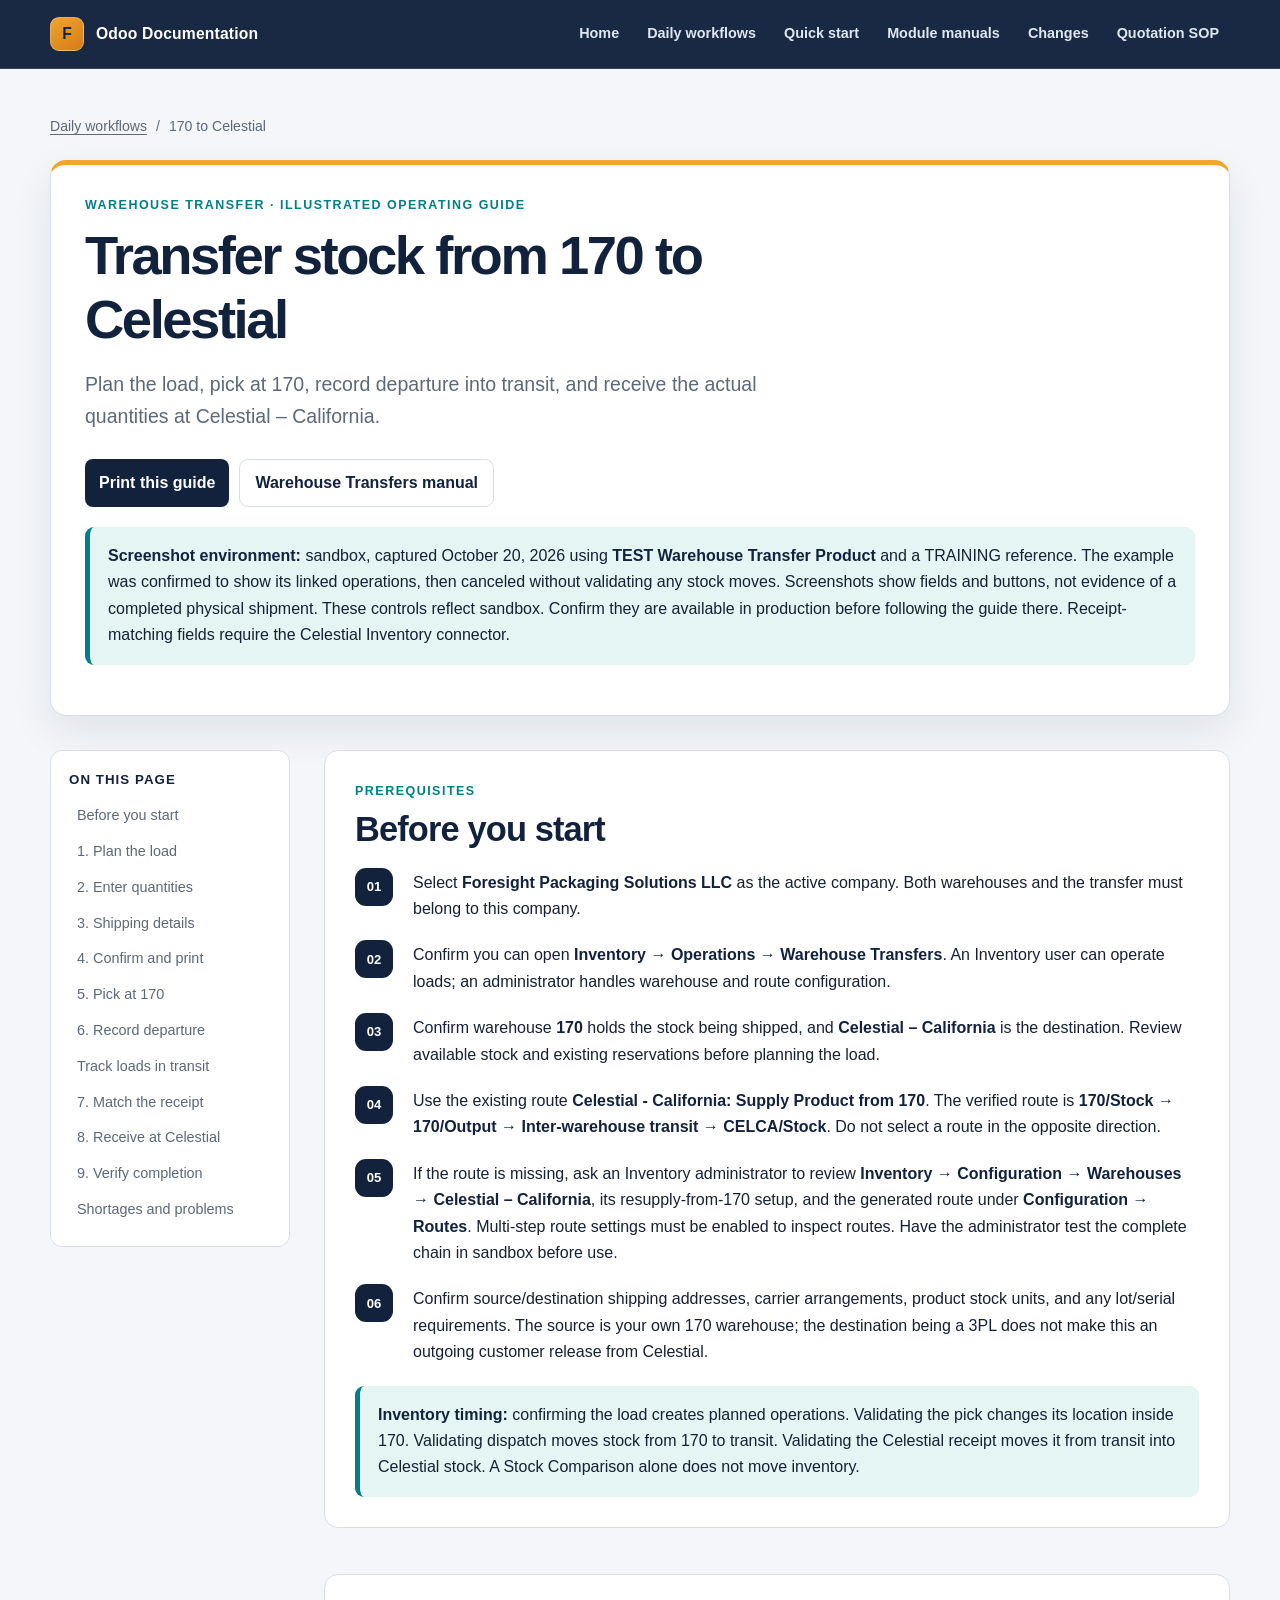
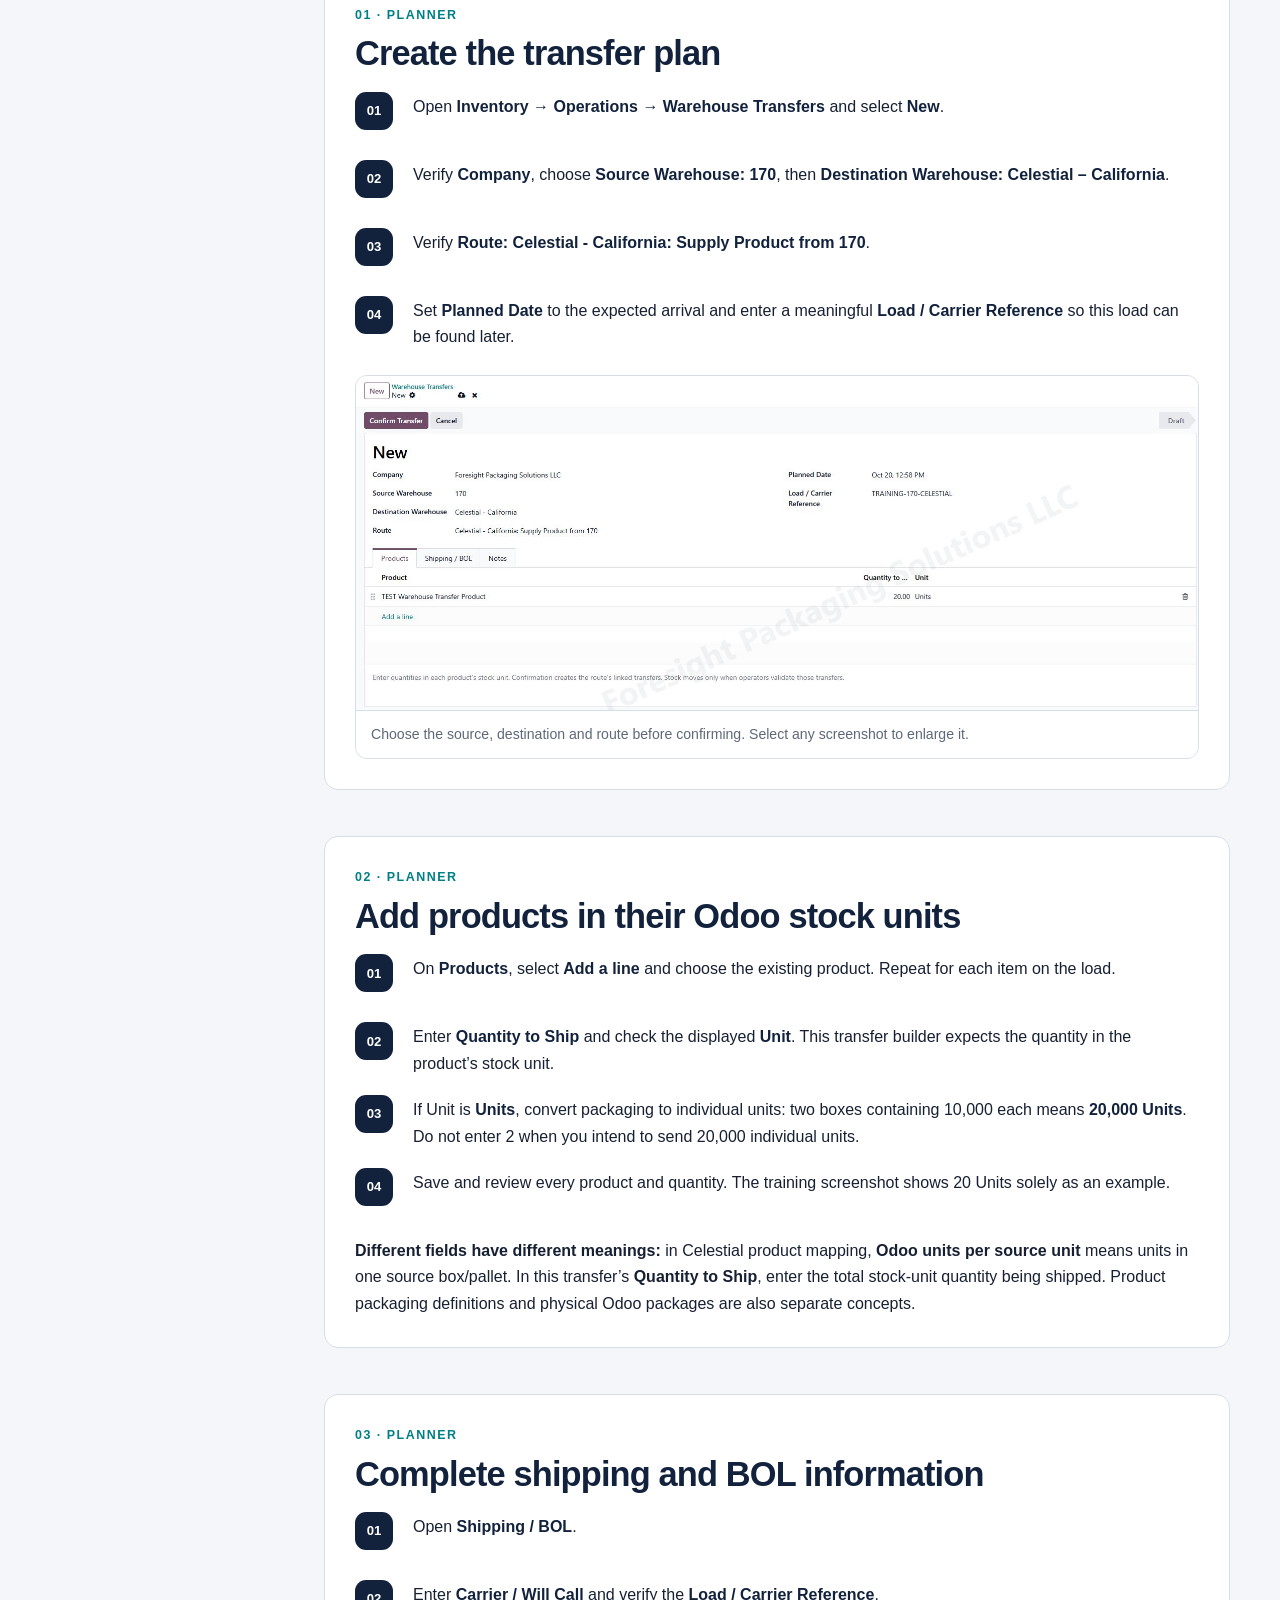
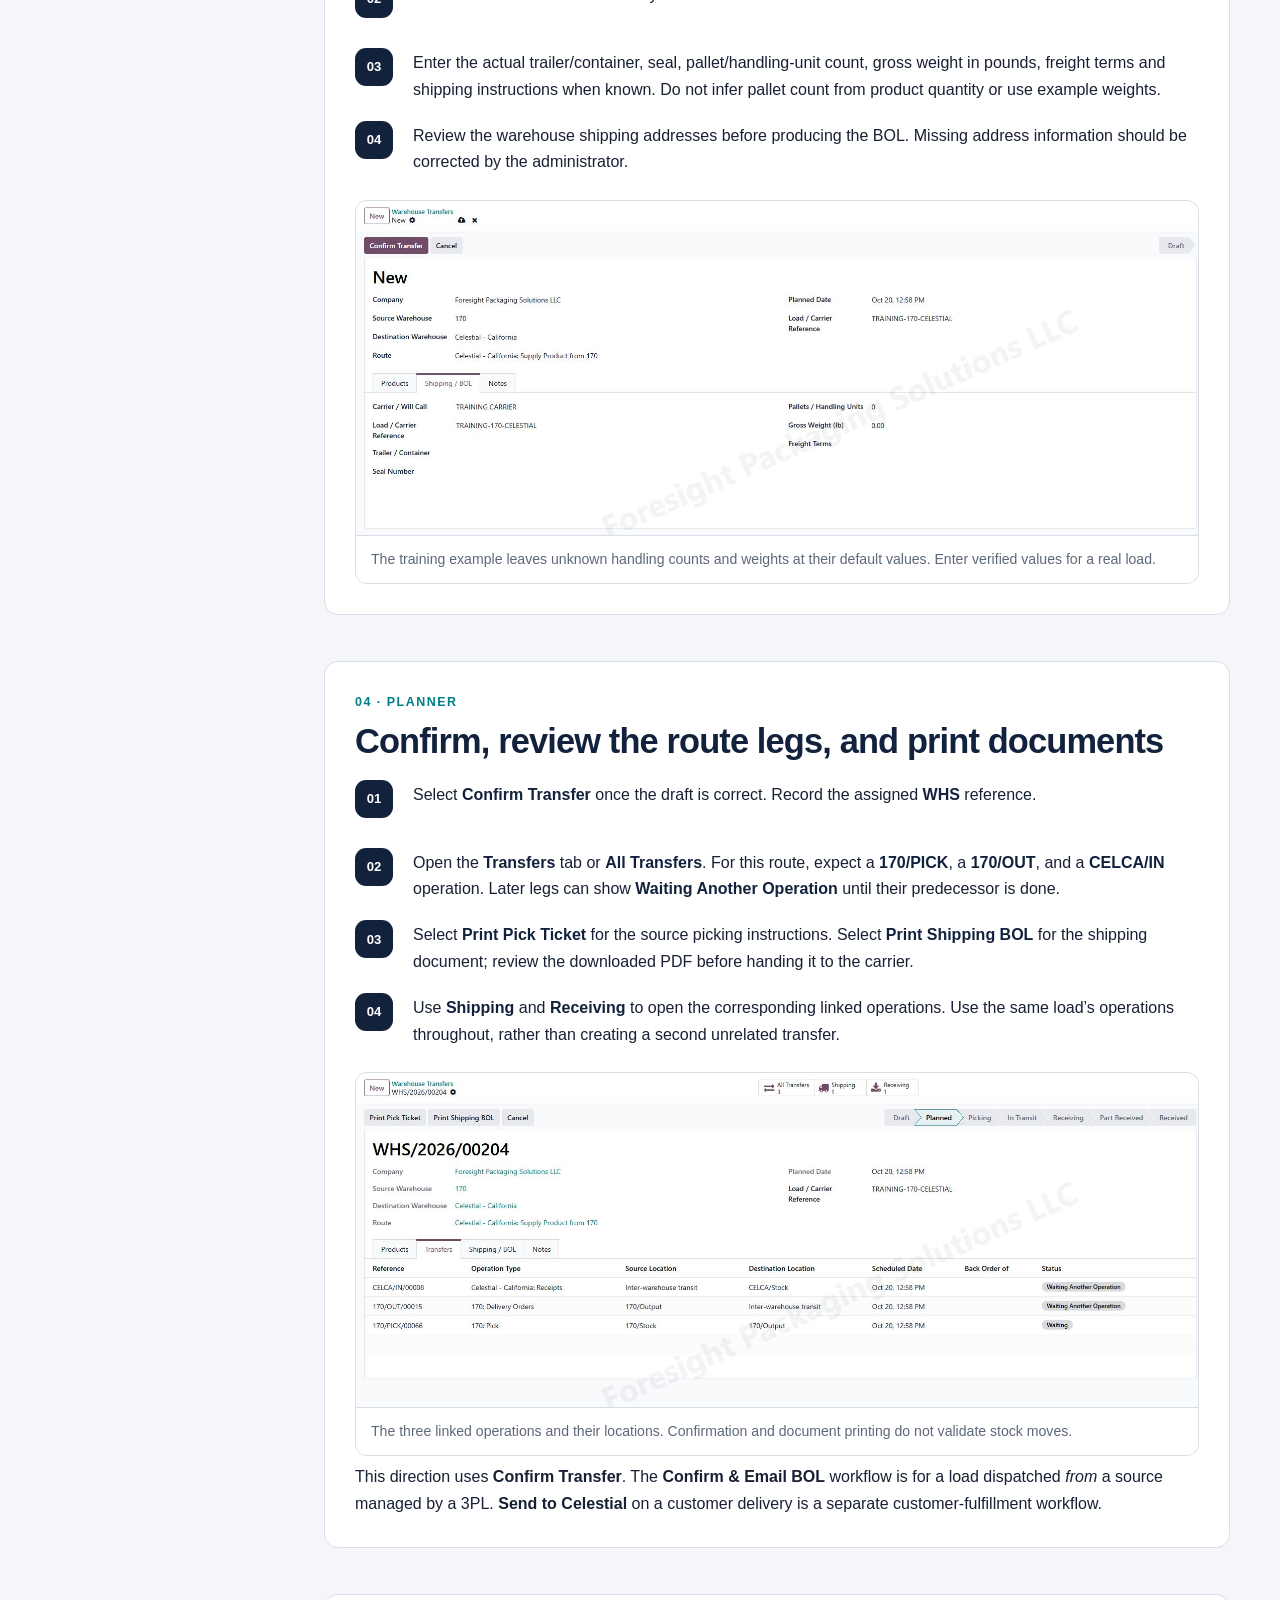
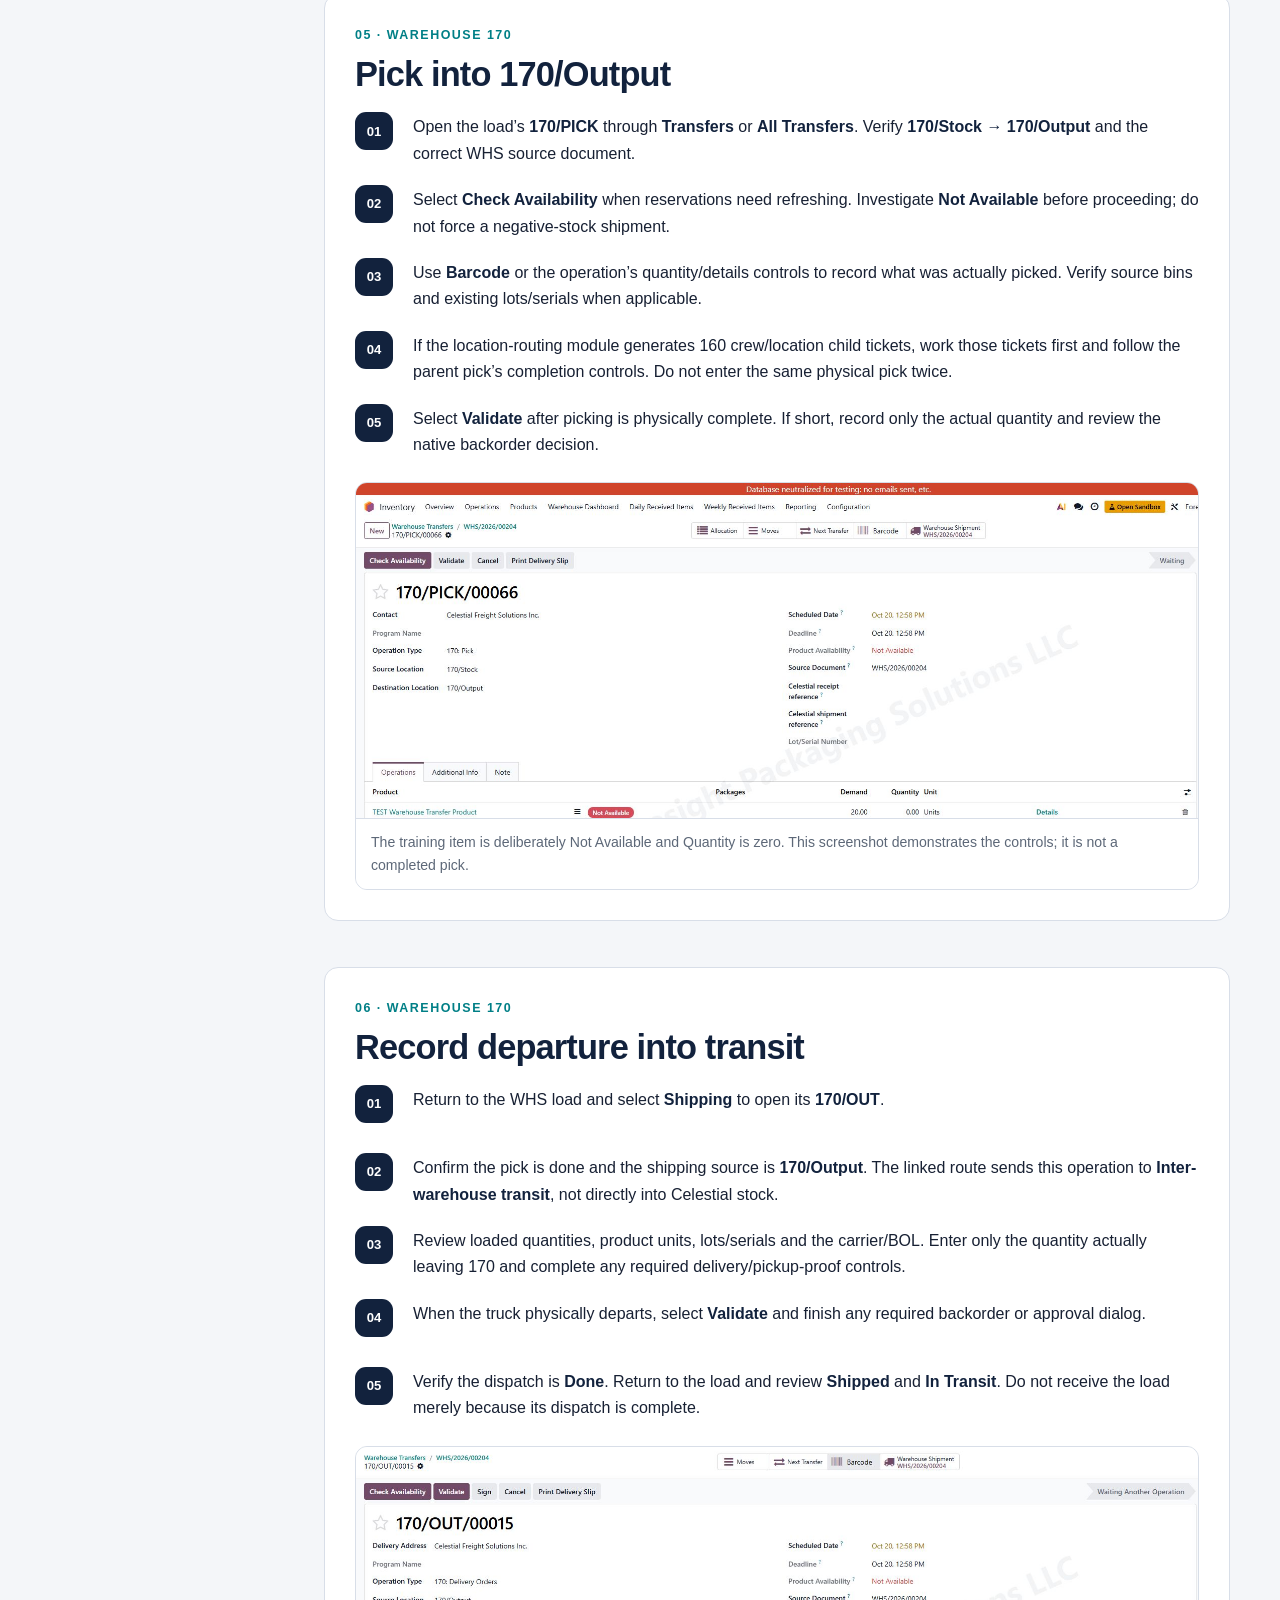
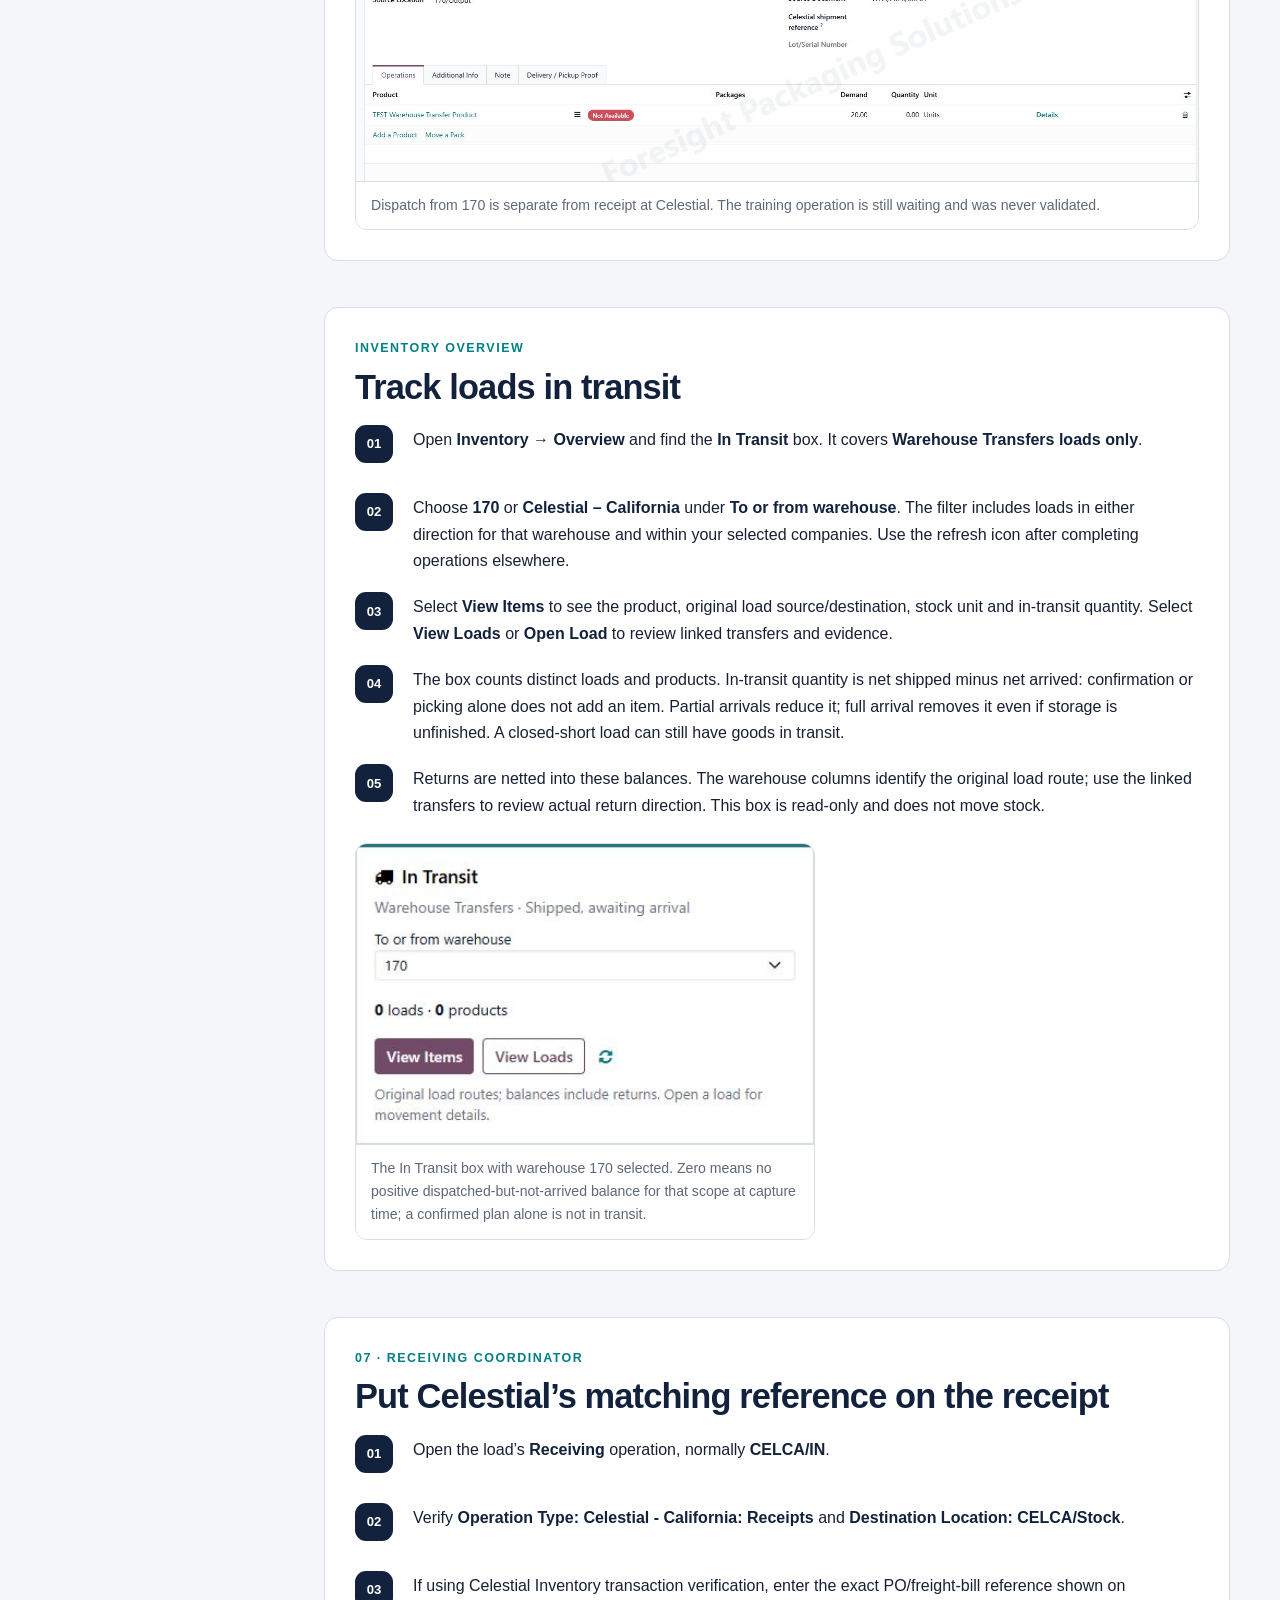
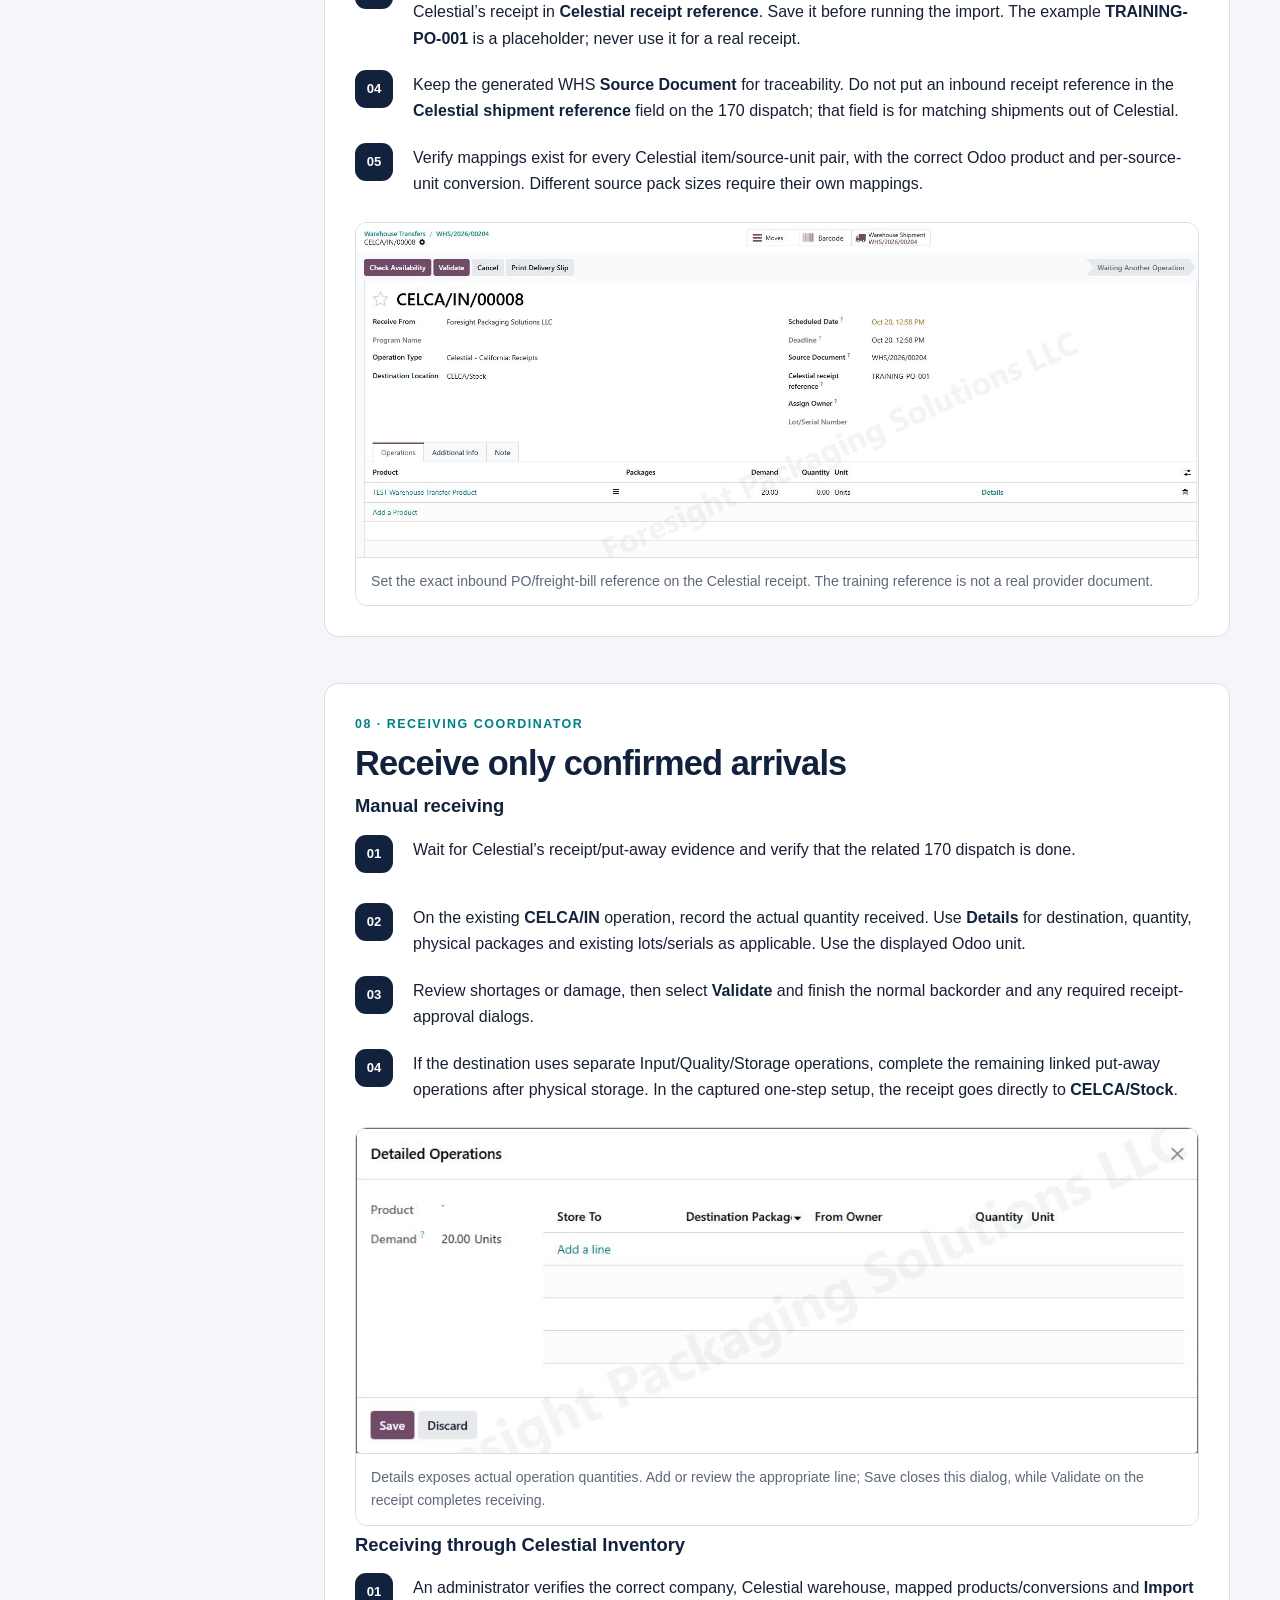
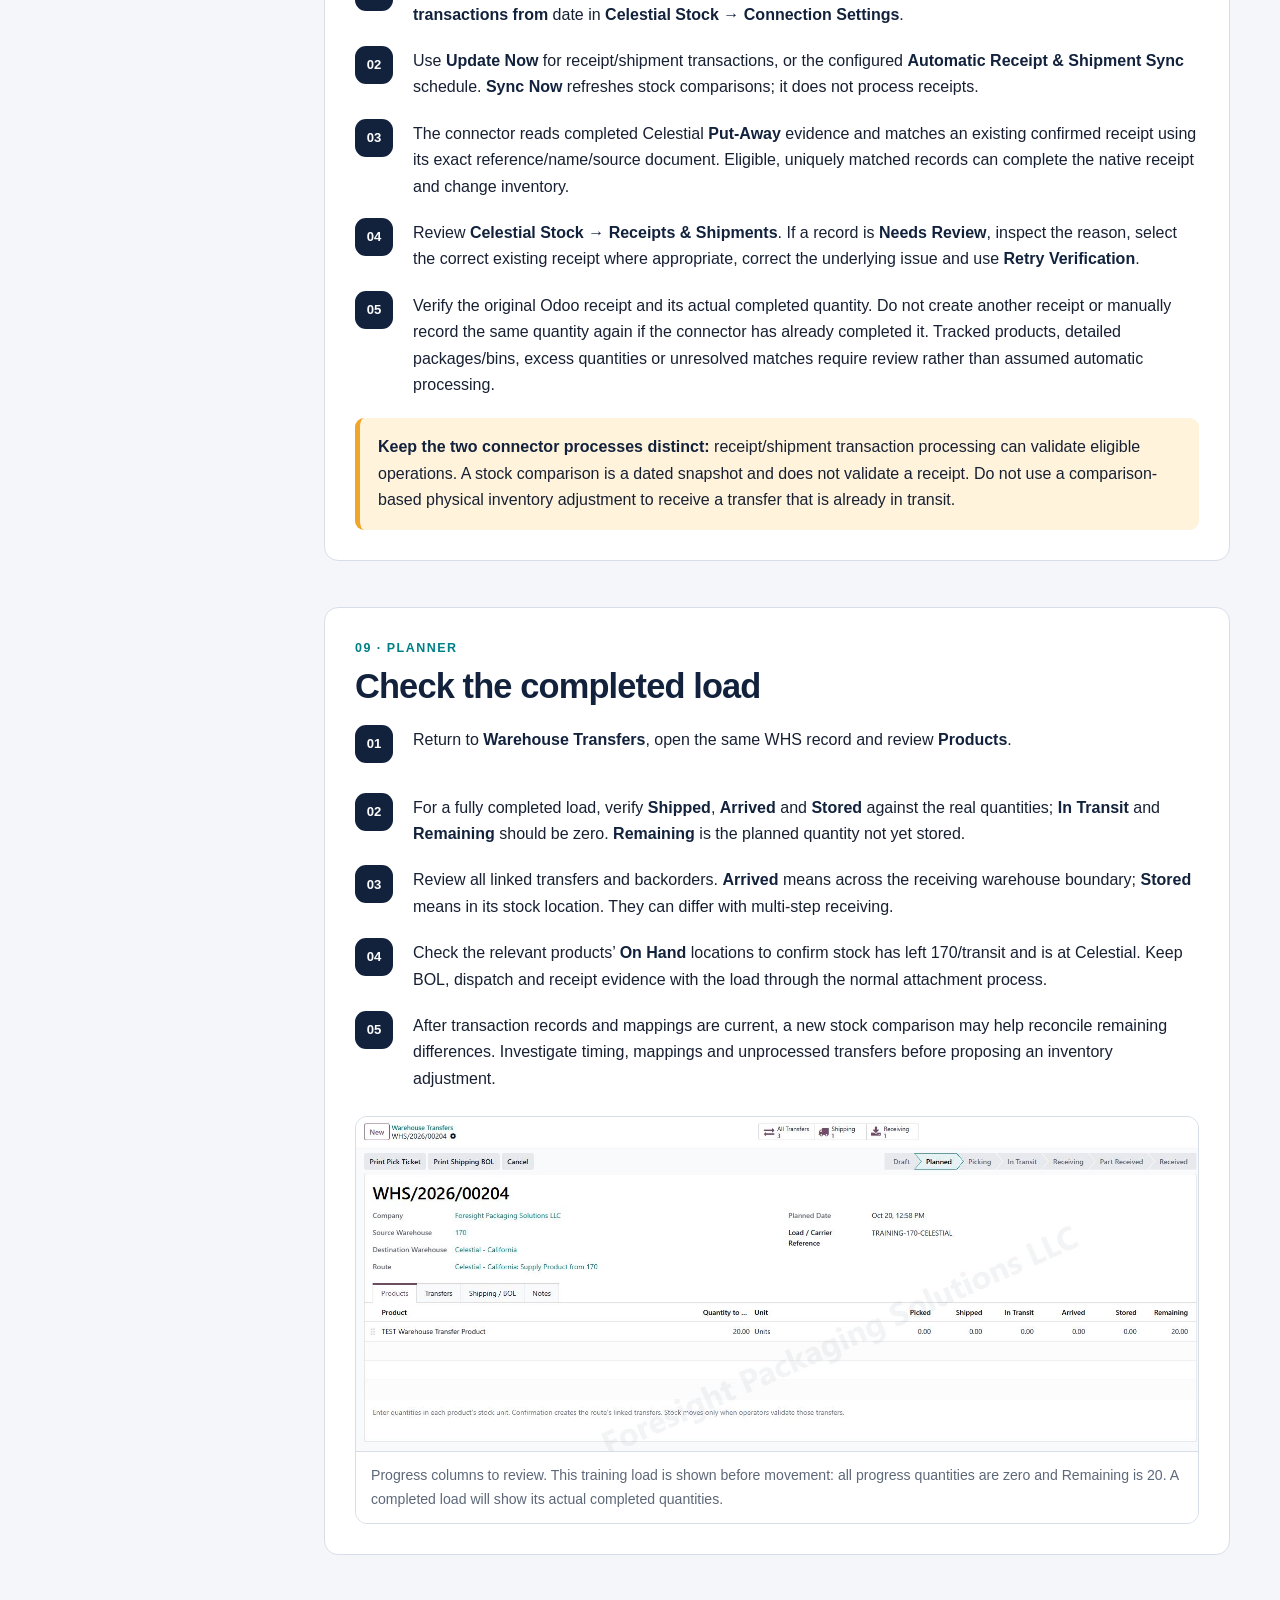
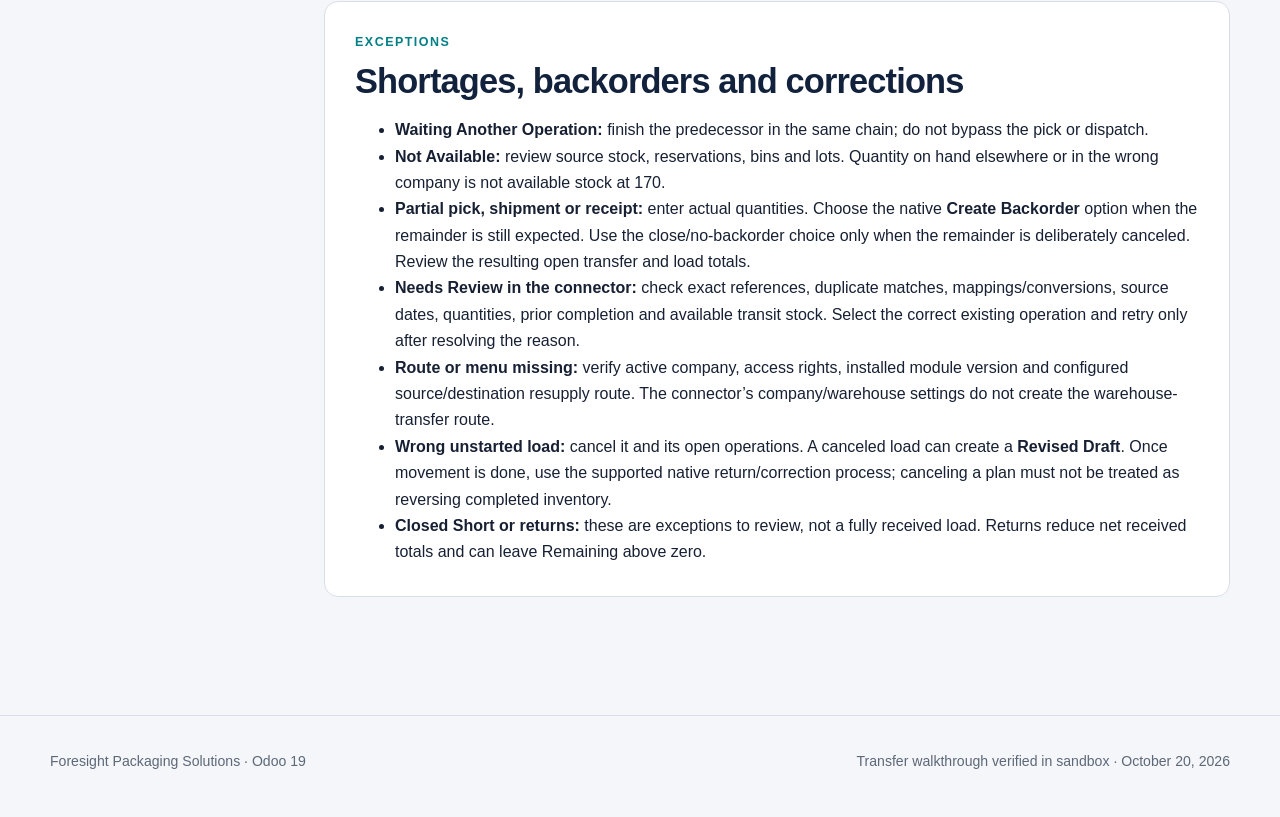
==== commit 954f39f4: "Add Inventory In Transit instructions and screenshot to transfer guide" ====
--- a/docs/170-to-celestial.html
+++ b/docs/170-to-celestial.html
@@ -18,10 +18,10 @@
       <h1>Transfer stock from 170 to Celestial</h1>
       <p class="lede">Plan the load, pick at 170, record departure into transit, and receive the actual quantities at Celestial – California.</p>
       <div class="action-bar"><button class="print-button" type="button" onclick="window.print()">Print this guide</button><a class="button button-outline" href="manual.html?module=warehouse-shipment">Warehouse Transfers manual</a></div>
-      <div class="callout"><strong>Screenshot environment:</strong> sandbox, captured October 20, 2026 using <strong>TEST Warehouse Transfer Product</strong> and a TRAINING reference. The example was confirmed to show its linked operations, then canceled without validating any stock moves. Screenshots show fields and buttons, not evidence of a completed physical shipment. The illustrated Warehouse Transfers release is 19.0.1.0.7; connector reference fields require Celestial Inventory. Check the installed production version before following the guide there.</div>
+      <div class="callout"><strong>Screenshot environment:</strong> sandbox, captured October 20, 2026 using <strong>TEST Warehouse Transfer Product</strong> and a TRAINING reference. The example was confirmed to show its linked operations, then canceled without validating any stock moves. Screenshots show fields and buttons, not evidence of a completed physical shipment. These controls reflect sandbox. Confirm they are available in production before following the guide there. Receipt-matching fields require the Celestial Inventory connector.</div>
     </header>
     <div class="guide-layout">
-      <aside class="toc"><strong>On this page</strong><a href="#before">Before you start</a><a href="#plan">1. Plan the load</a><a href="#quantities">2. Enter quantities</a><a href="#bol">3. Shipping details</a><a href="#confirm">4. Confirm and print</a><a href="#pick">5. Pick at 170</a><a href="#ship">6. Record departure</a><a href="#reference">7. Match the receipt</a><a href="#receive">8. Receive at Celestial</a><a href="#finish">9. Verify completion</a><a href="#exceptions">Shortages and problems</a></aside>
+      <aside class="toc"><strong>On this page</strong><a href="#before">Before you start</a><a href="#plan">1. Plan the load</a><a href="#quantities">2. Enter quantities</a><a href="#bol">3. Shipping details</a><a href="#confirm">4. Confirm and print</a><a href="#pick">5. Pick at 170</a><a href="#ship">6. Record departure</a><a href="#transit">Track loads in transit</a><a href="#reference">7. Match the receipt</a><a href="#receive">8. Receive at Celestial</a><a href="#finish">9. Verify completion</a><a href="#exceptions">Shortages and problems</a></aside>
       <article class="guide-content">
         <section class="guide-section" id="before">
           <p class="eyebrow">Prerequisites</p><h2>Before you start</h2>
@@ -66,6 +66,11 @@
           <ol class="steps"><li>Return to the WHS load and select <strong>Shipping</strong> to open its <strong>170/OUT</strong>.</li><li>Confirm the pick is done and the shipping source is <strong>170/Output</strong>. The linked route sends this operation to <strong>Inter-warehouse transit</strong>, not directly into Celestial stock.</li><li>Review loaded quantities, product units, lots/serials and the carrier/BOL. Enter only the quantity actually leaving 170 and complete any required delivery/pickup-proof controls.</li><li>When the truck physically departs, select <strong>Validate</strong> and finish any required backorder or approval dialog.</li><li>Verify the dispatch is <strong>Done</strong>. Return to the load and review <strong>Shipped</strong> and <strong>In Transit</strong>. Do not receive the load merely because its dispatch is complete.</li></ol>
           <figure class="figure"><a href="assets/screenshots/170-celestial/05-dispatch.png" target="_blank" rel="noreferrer"><img src="assets/screenshots/170-celestial/05-dispatch.png" width="1675" height="665" loading="lazy" alt="170 outbound transfer showing output source, quantity controls, delivery proof tab and Validate."></a><figcaption>Dispatch from 170 is separate from receipt at Celestial. The training operation is still waiting and was never validated.</figcaption></figure>
         </section>
+        <section class="guide-section" id="transit">
+          <p class="eyebrow">Inventory overview</p><h2>Track loads in transit</h2>
+          <ol class="steps"><li>Open <strong>Inventory → Overview</strong> and find the <strong>In Transit</strong> box. It covers <strong>Warehouse Transfers loads only</strong>.</li><li>Choose <strong>170</strong> or <strong>Celestial – California</strong> under <strong>To or from warehouse</strong>. The filter includes loads in either direction for that warehouse and within your selected companies. Use the refresh icon after completing operations elsewhere.</li><li>Select <strong>View Items</strong> to see the product, original load source/destination, stock unit and in-transit quantity. Select <strong>View Loads</strong> or <strong>Open Load</strong> to review linked transfers and evidence.</li><li>The box counts distinct loads and products. In-transit quantity is net shipped minus net arrived: confirmation or picking alone does not add an item. Partial arrivals reduce it; full arrival removes it even if storage is unfinished. A closed-short load can still have goods in transit.</li><li>Returns are netted into these balances. The warehouse columns identify the original load route; use the linked transfers to review actual return direction. This box is read-only and does not move stock.</li></ol>
+          <figure class="figure" style="max-width:460px"><a href="assets/screenshots/170-celestial/09-in-transit.png" target="_blank" rel="noreferrer"><img src="assets/screenshots/170-celestial/09-in-transit.png" loading="lazy" alt="Inventory overview In Transit box with warehouse filter, load and product counts, View Items, View Loads and refresh controls."></a><figcaption>The In Transit box with warehouse 170 selected. Zero means no positive dispatched-but-not-arrived balance for that scope at capture time; a confirmed plan alone is not in transit.</figcaption></figure>
+        </section>
         <section class="guide-section" id="reference">
           <p class="eyebrow">07 · Receiving coordinator</p><h2>Put Celestial’s matching reference on the receipt</h2>
           <ol class="steps"><li>Open the load’s <strong>Receiving</strong> operation, normally <strong>CELCA/IN</strong>.</li><li>Verify <strong>Operation Type: Celestial - California: Receipts</strong> and <strong>Destination Location: CELCA/Stock</strong>.</li><li>If using Celestial Inventory transaction verification, enter the exact PO/freight-bill reference shown on Celestial’s receipt in <strong>Celestial receipt reference</strong>. Save it before running the import. The example <strong>TRAINING-PO-001</strong> is a placeholder; never use it for a real receipt.</li><li>Keep the generated WHS <strong>Source Document</strong> for traceability. Do not put an inbound receipt reference in the <strong>Celestial shipment reference</strong> field on the 170 dispatch; that field is for matching shipments out of Celestial.</li><li>Verify mappings exist for every Celestial item/source-unit pair, with the correct Odoo product and per-source-unit conversion. Different source pack sizes require their own mappings.</li></ol>
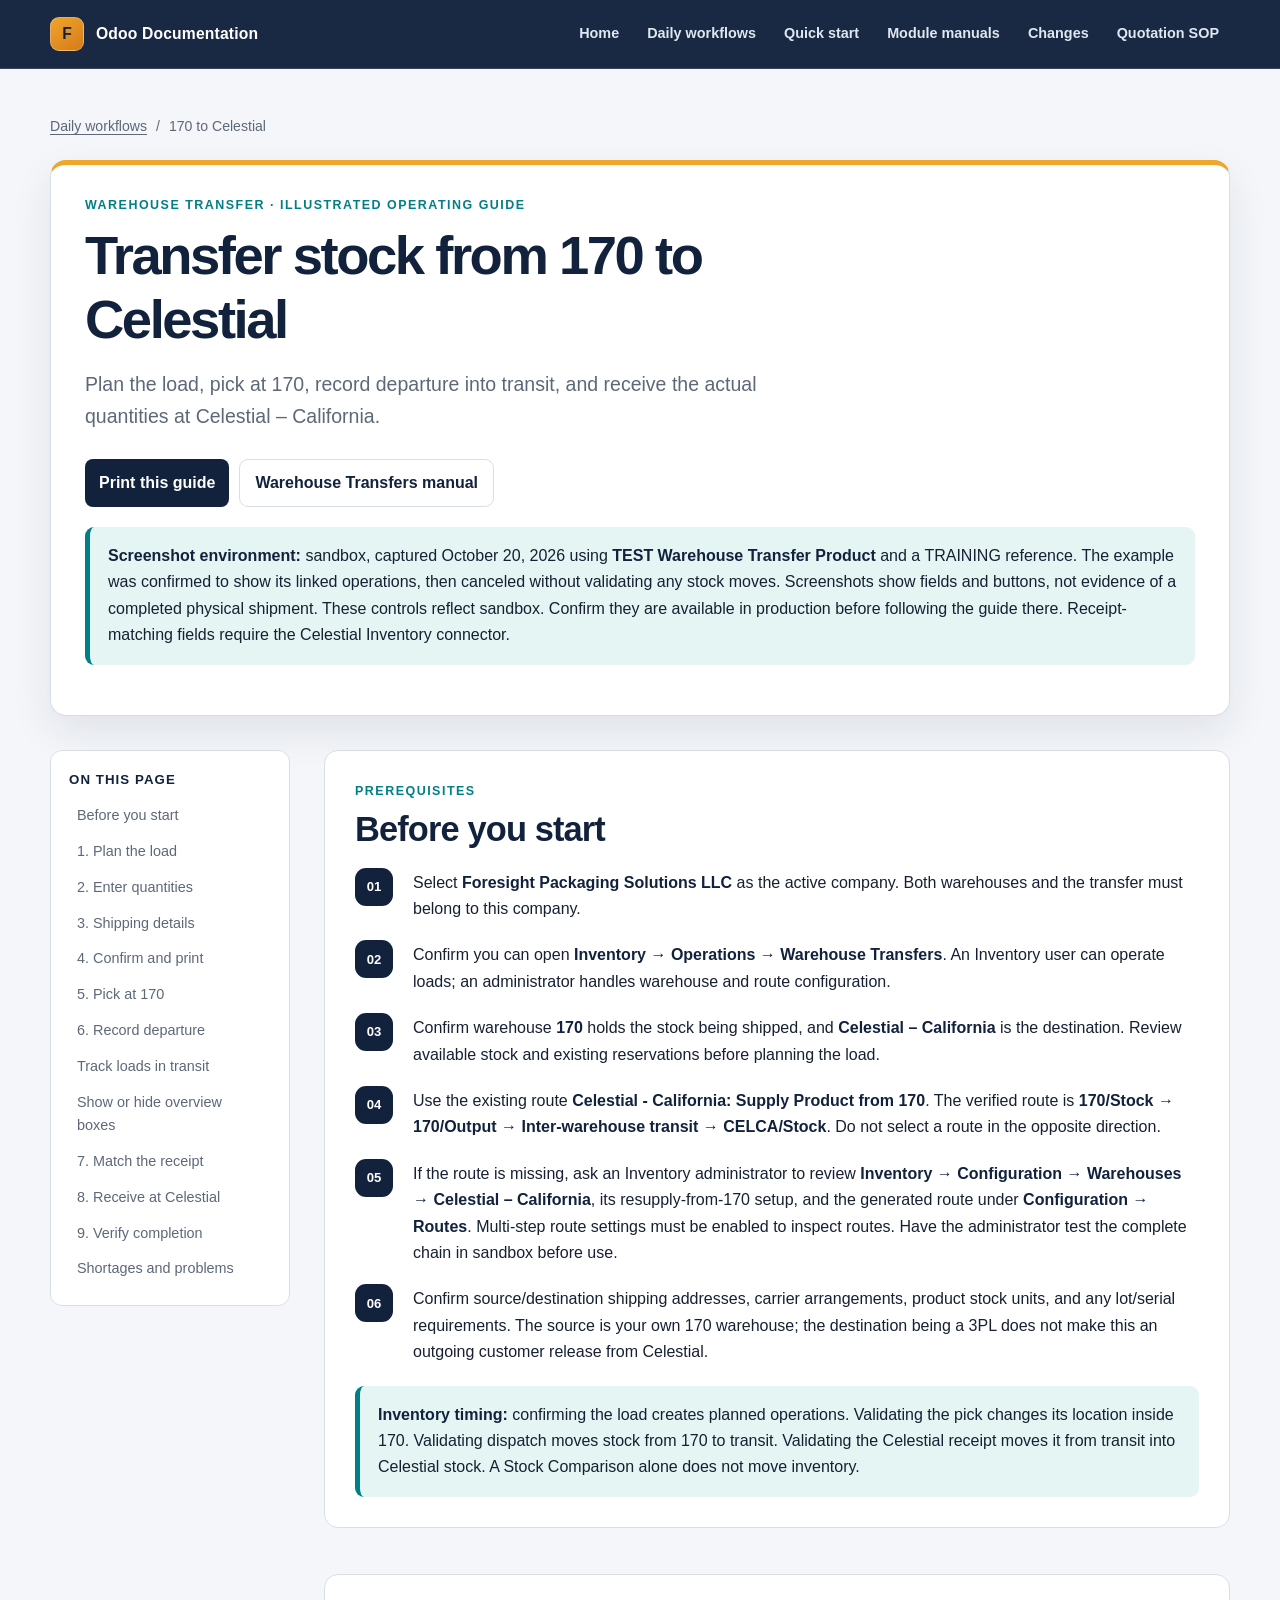
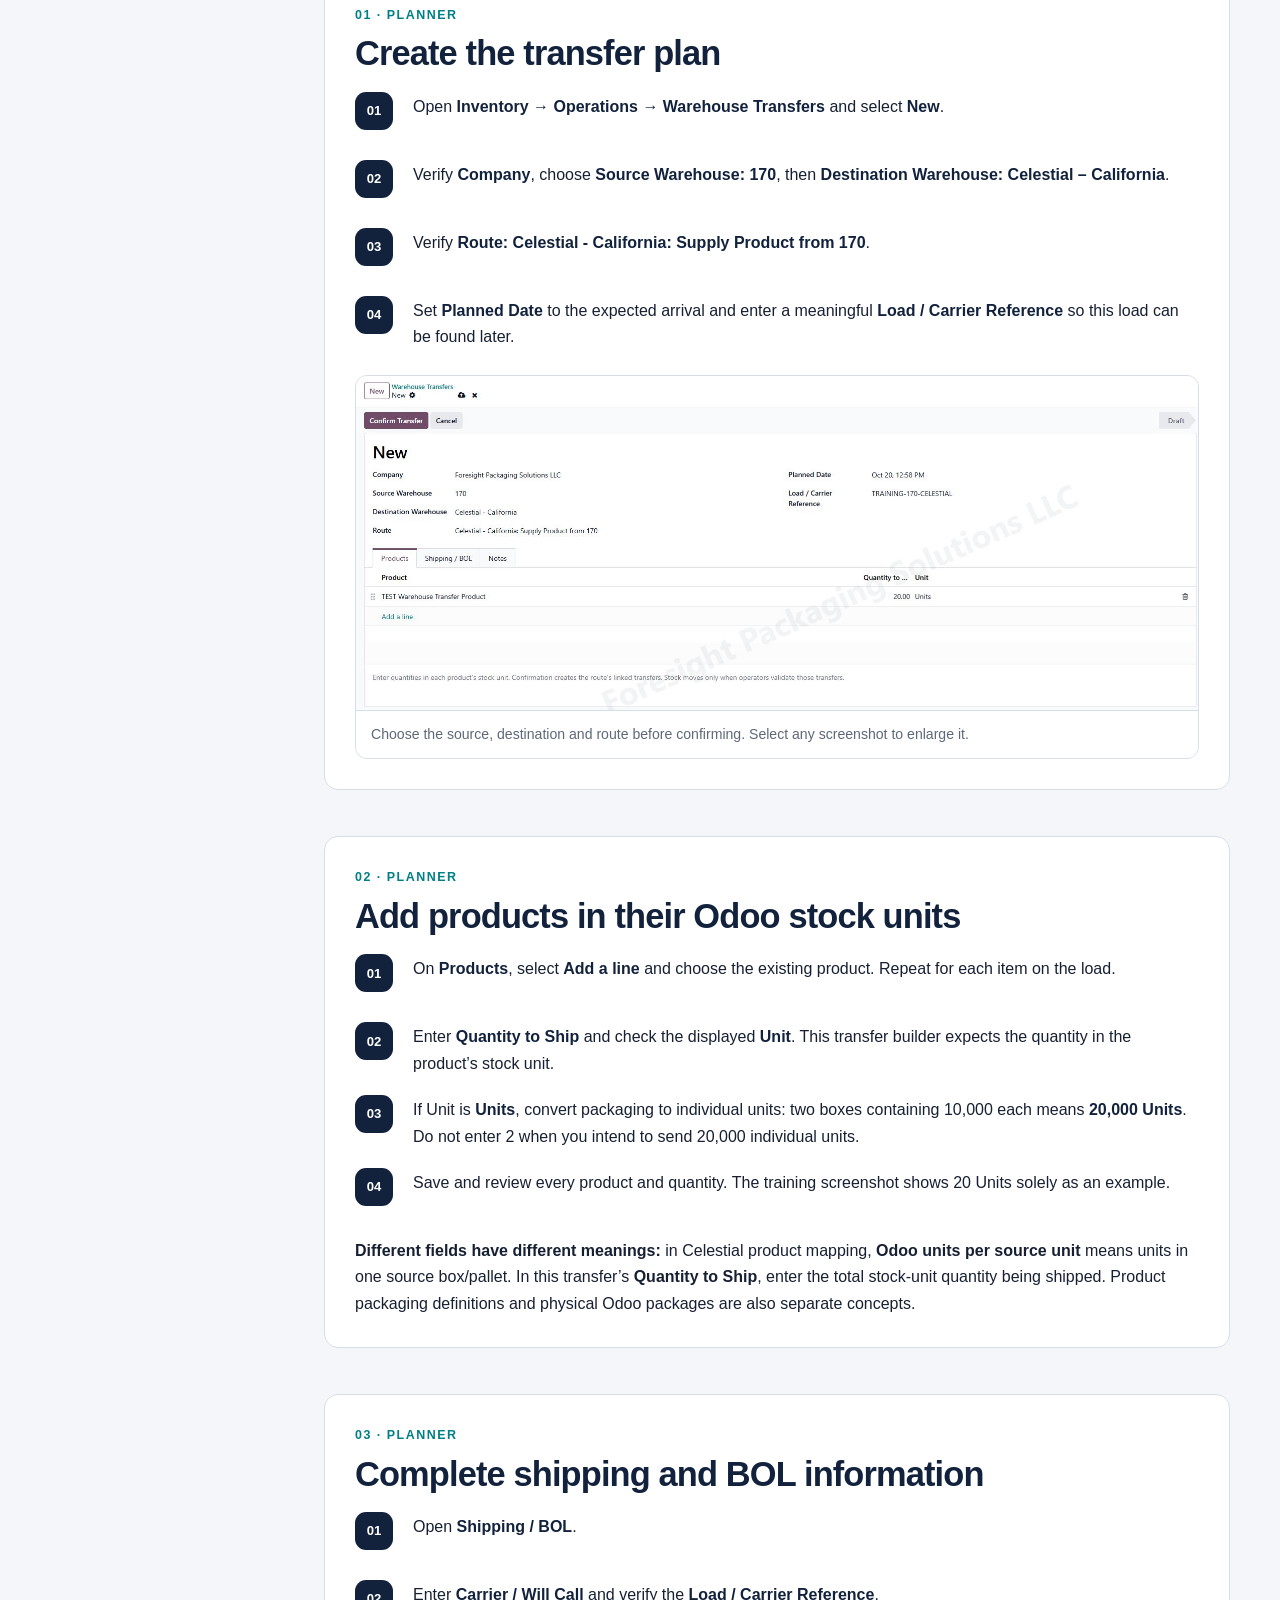
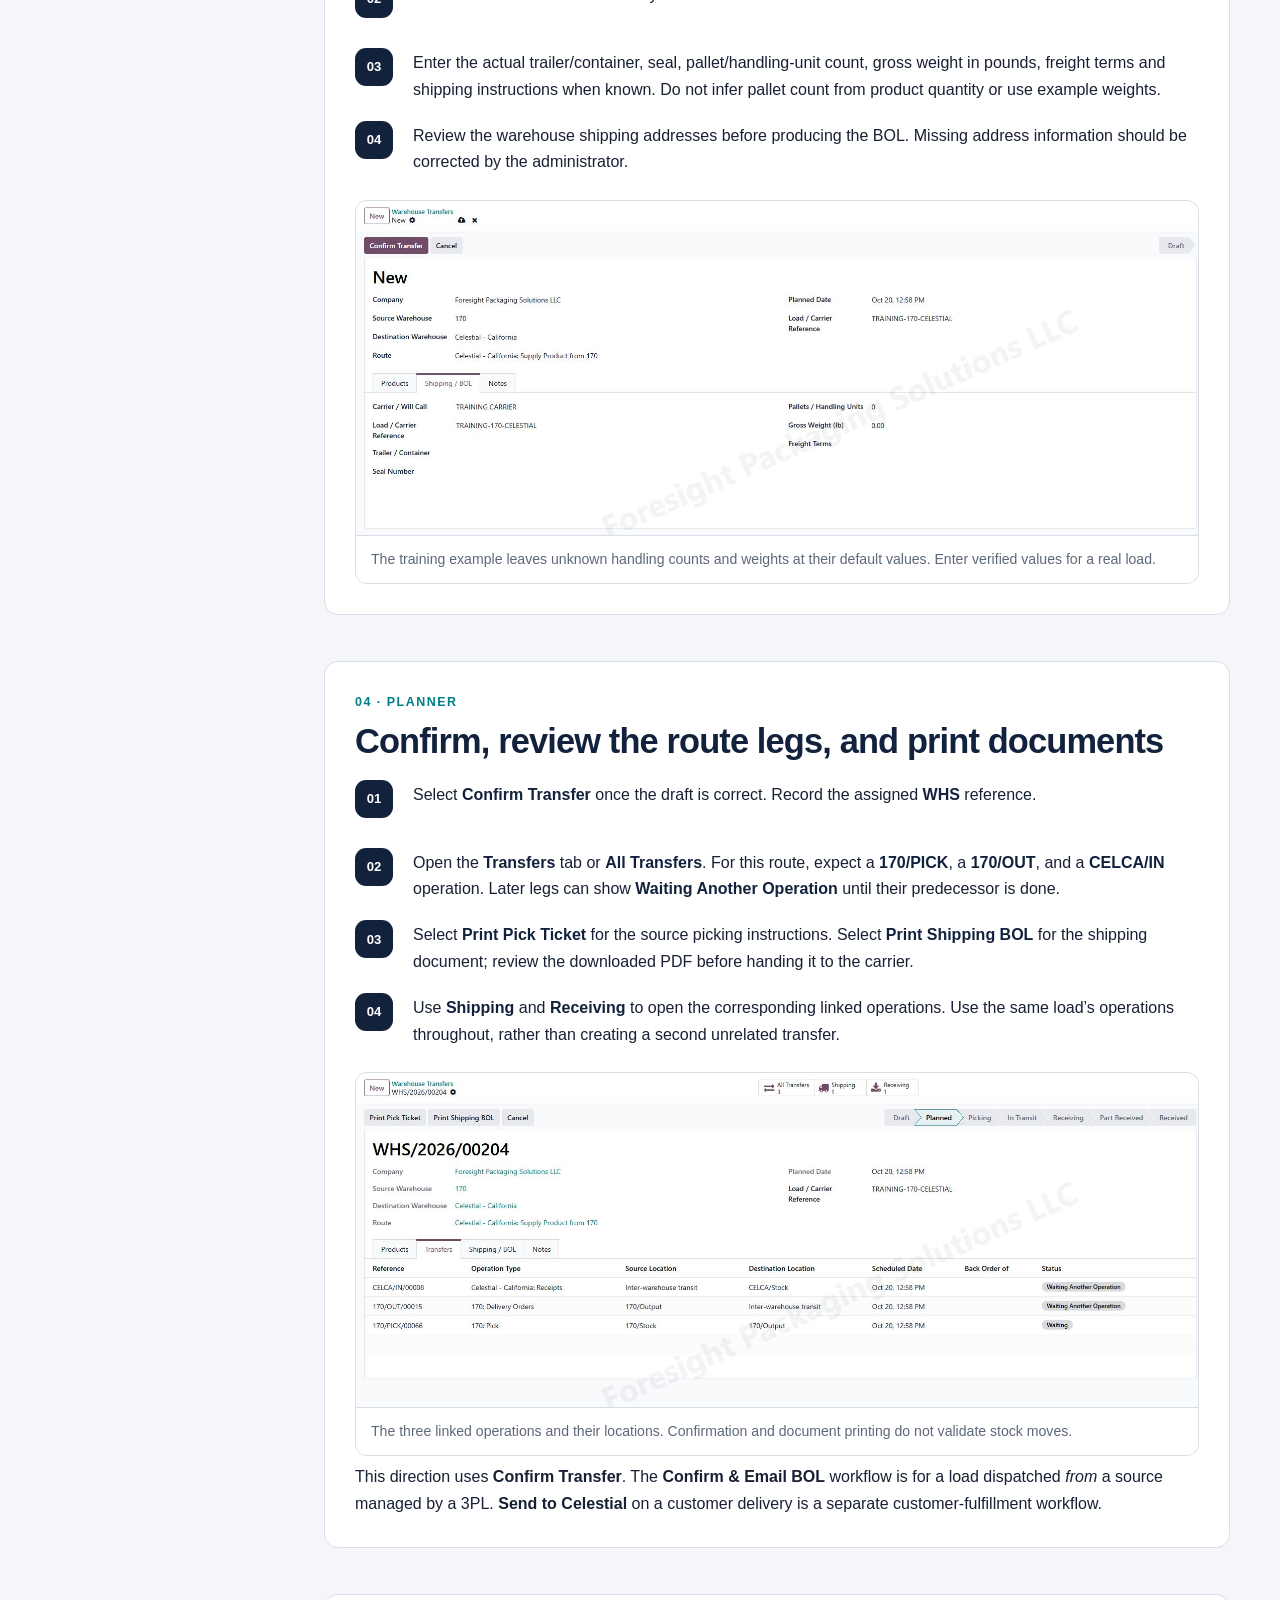
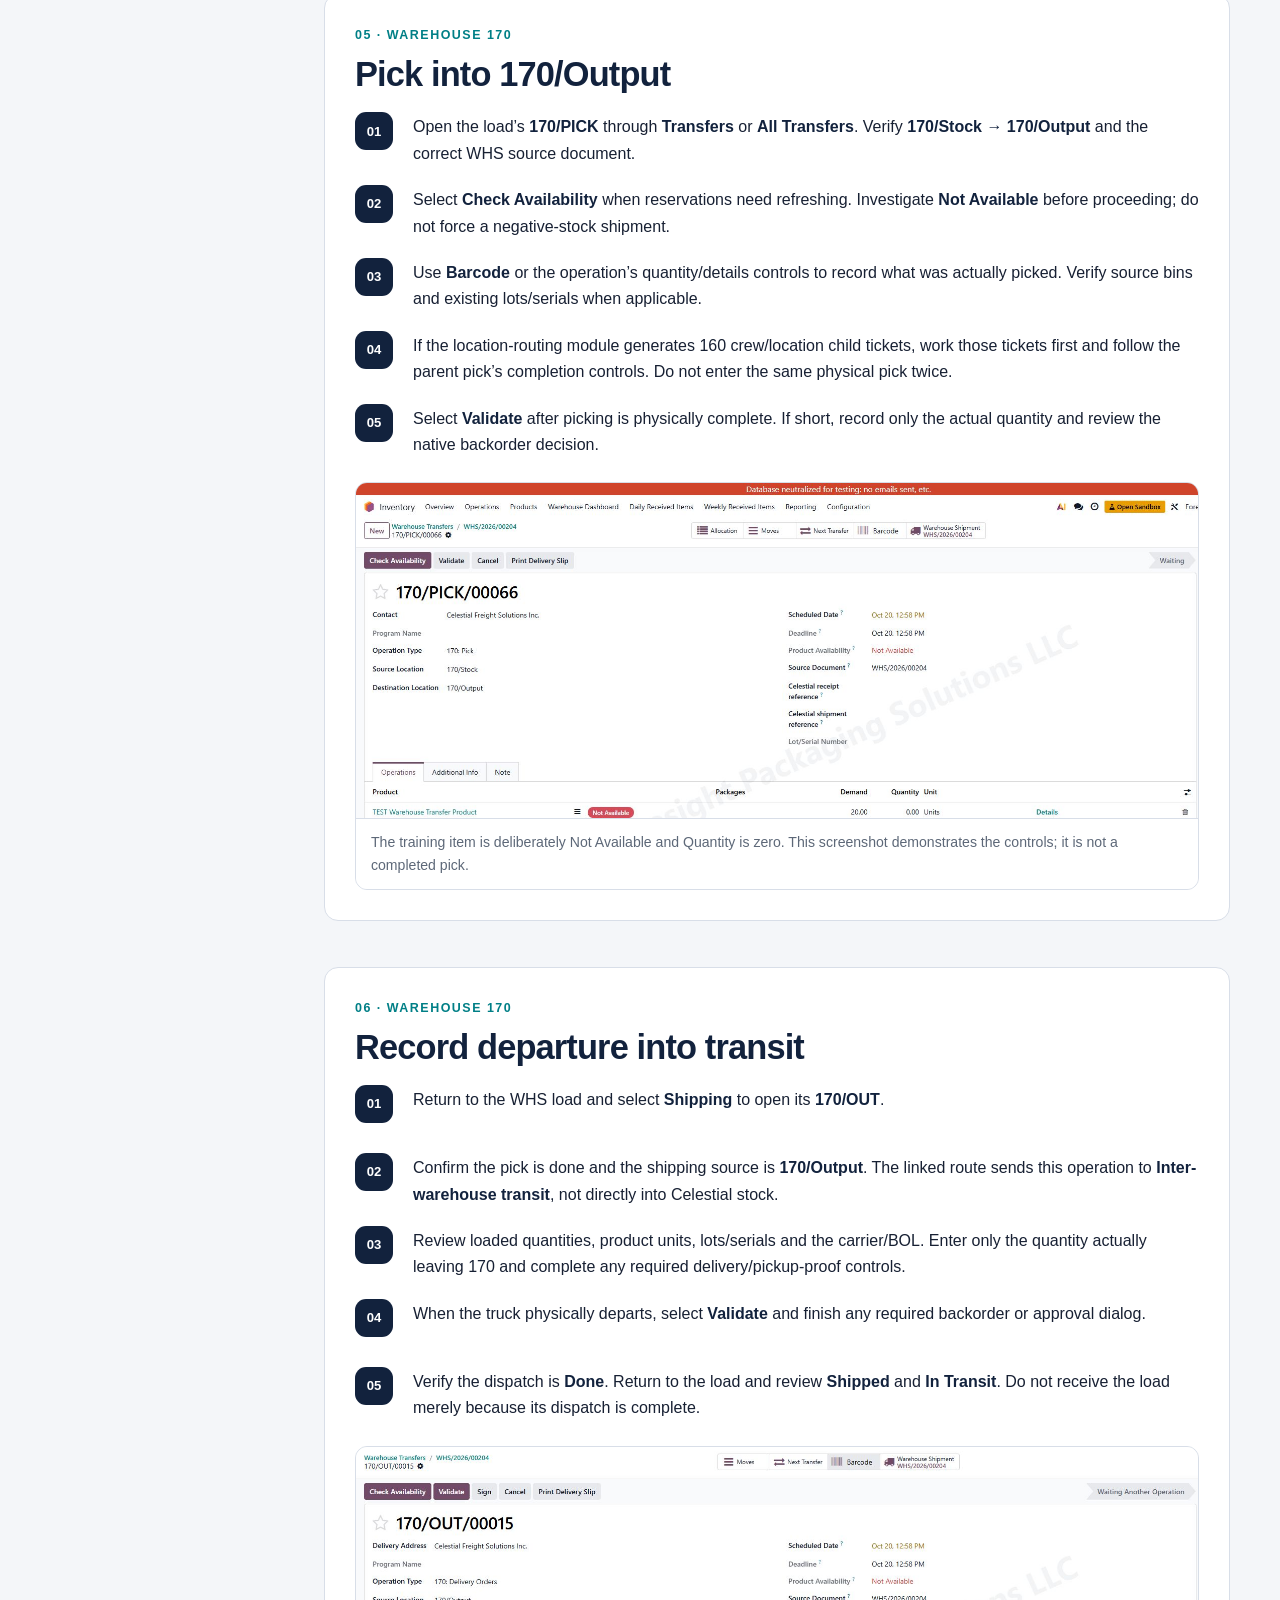
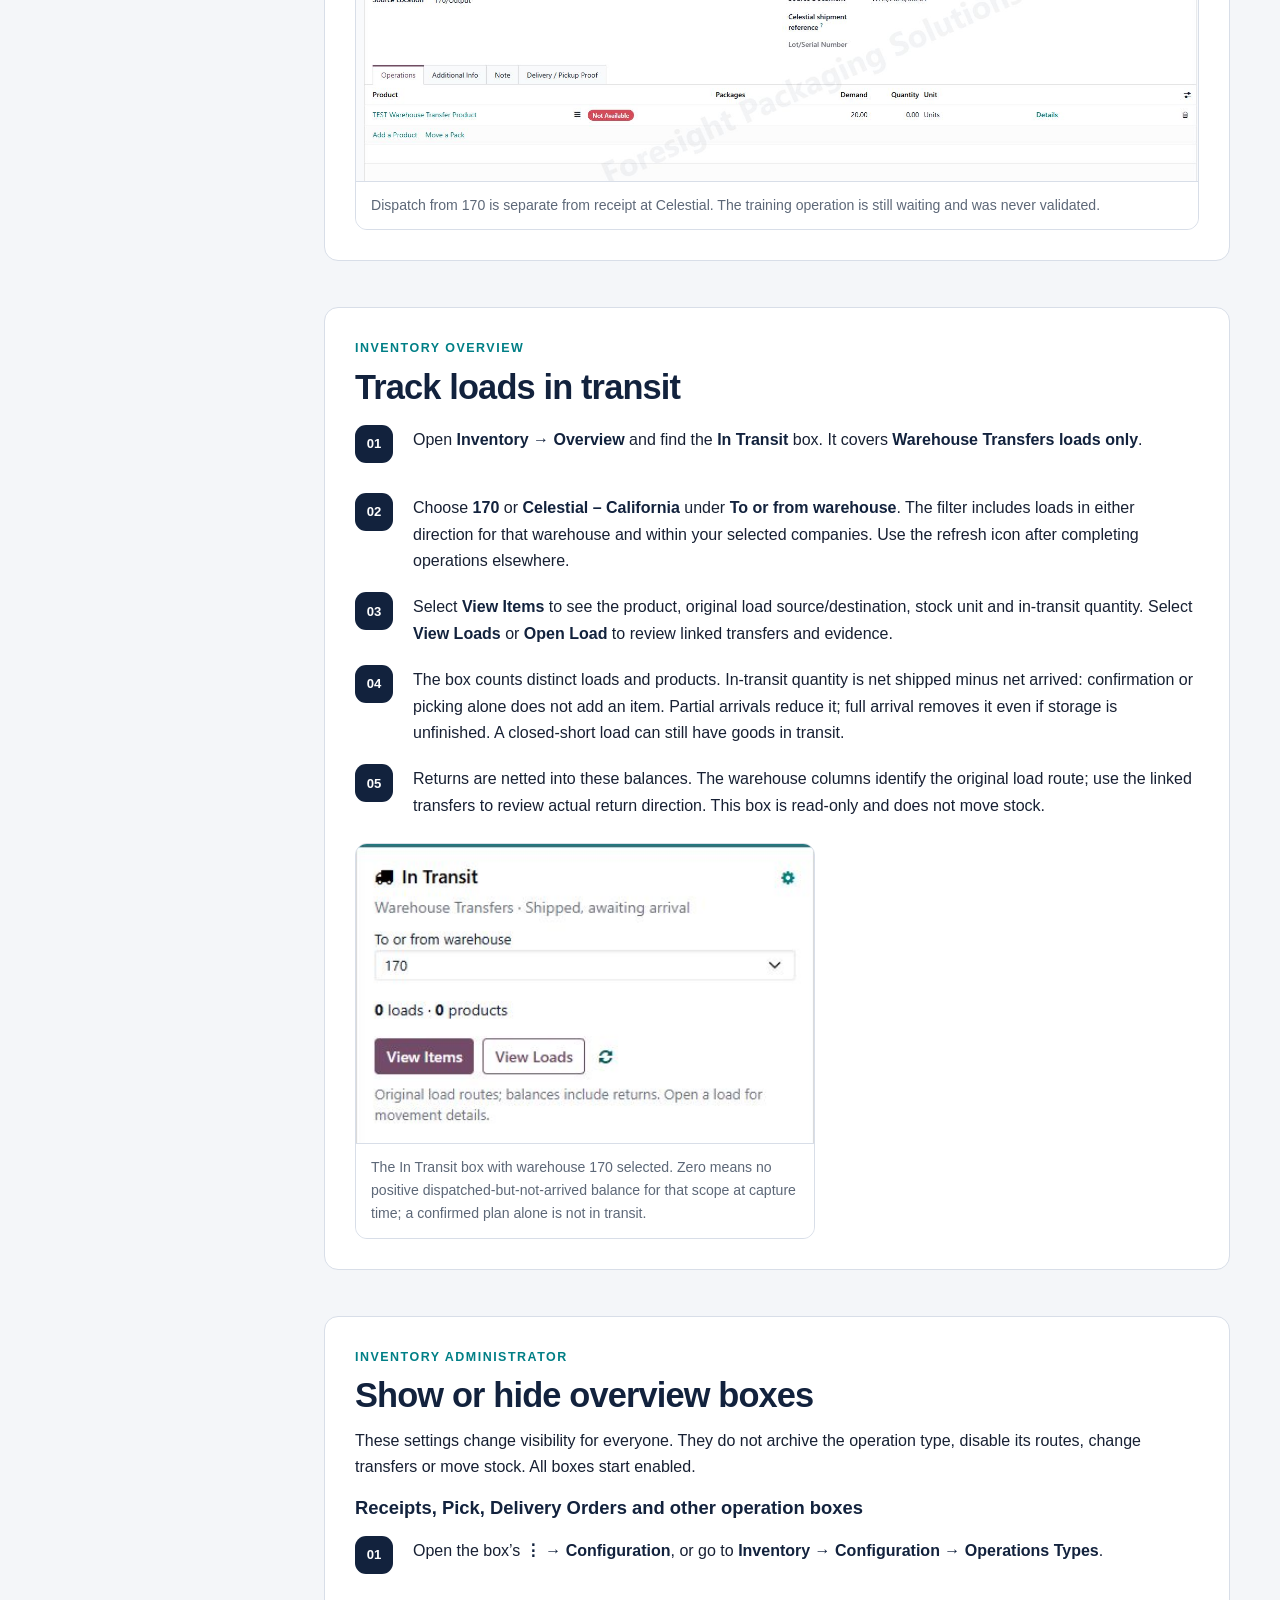
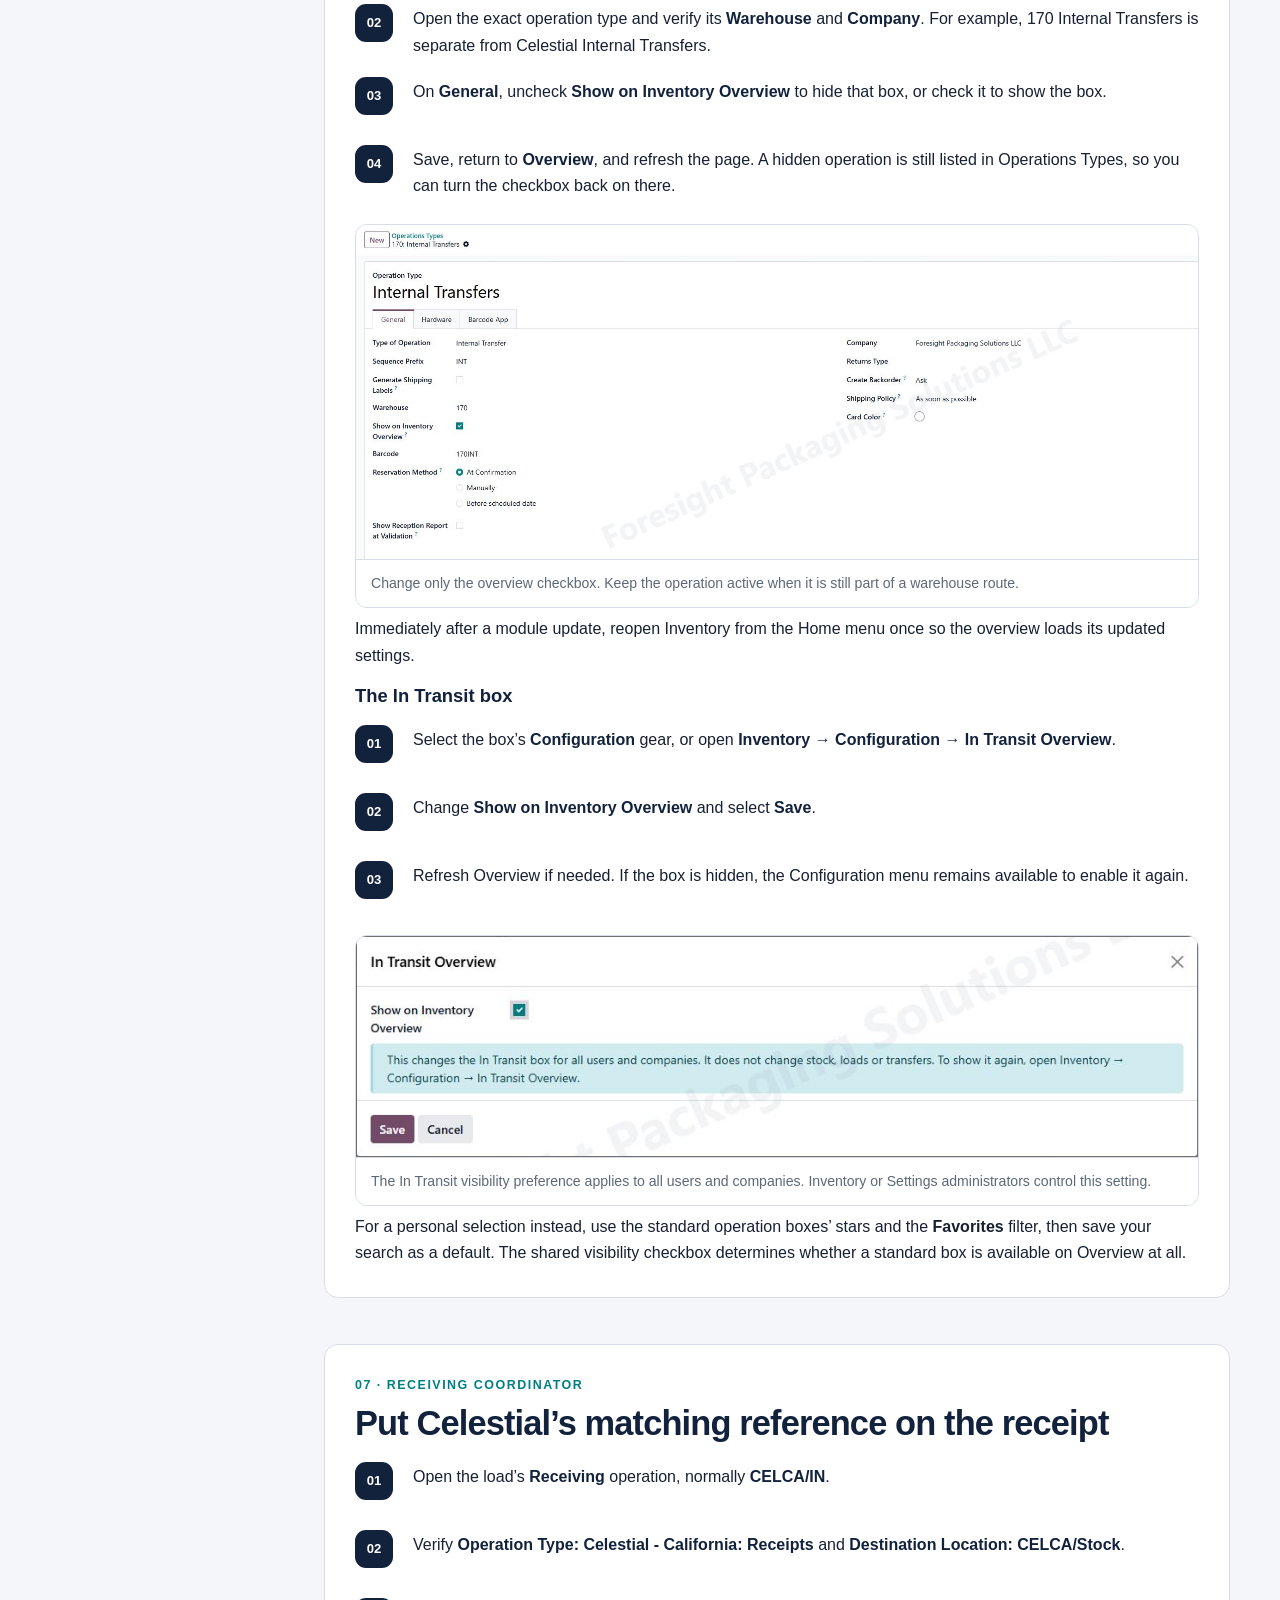
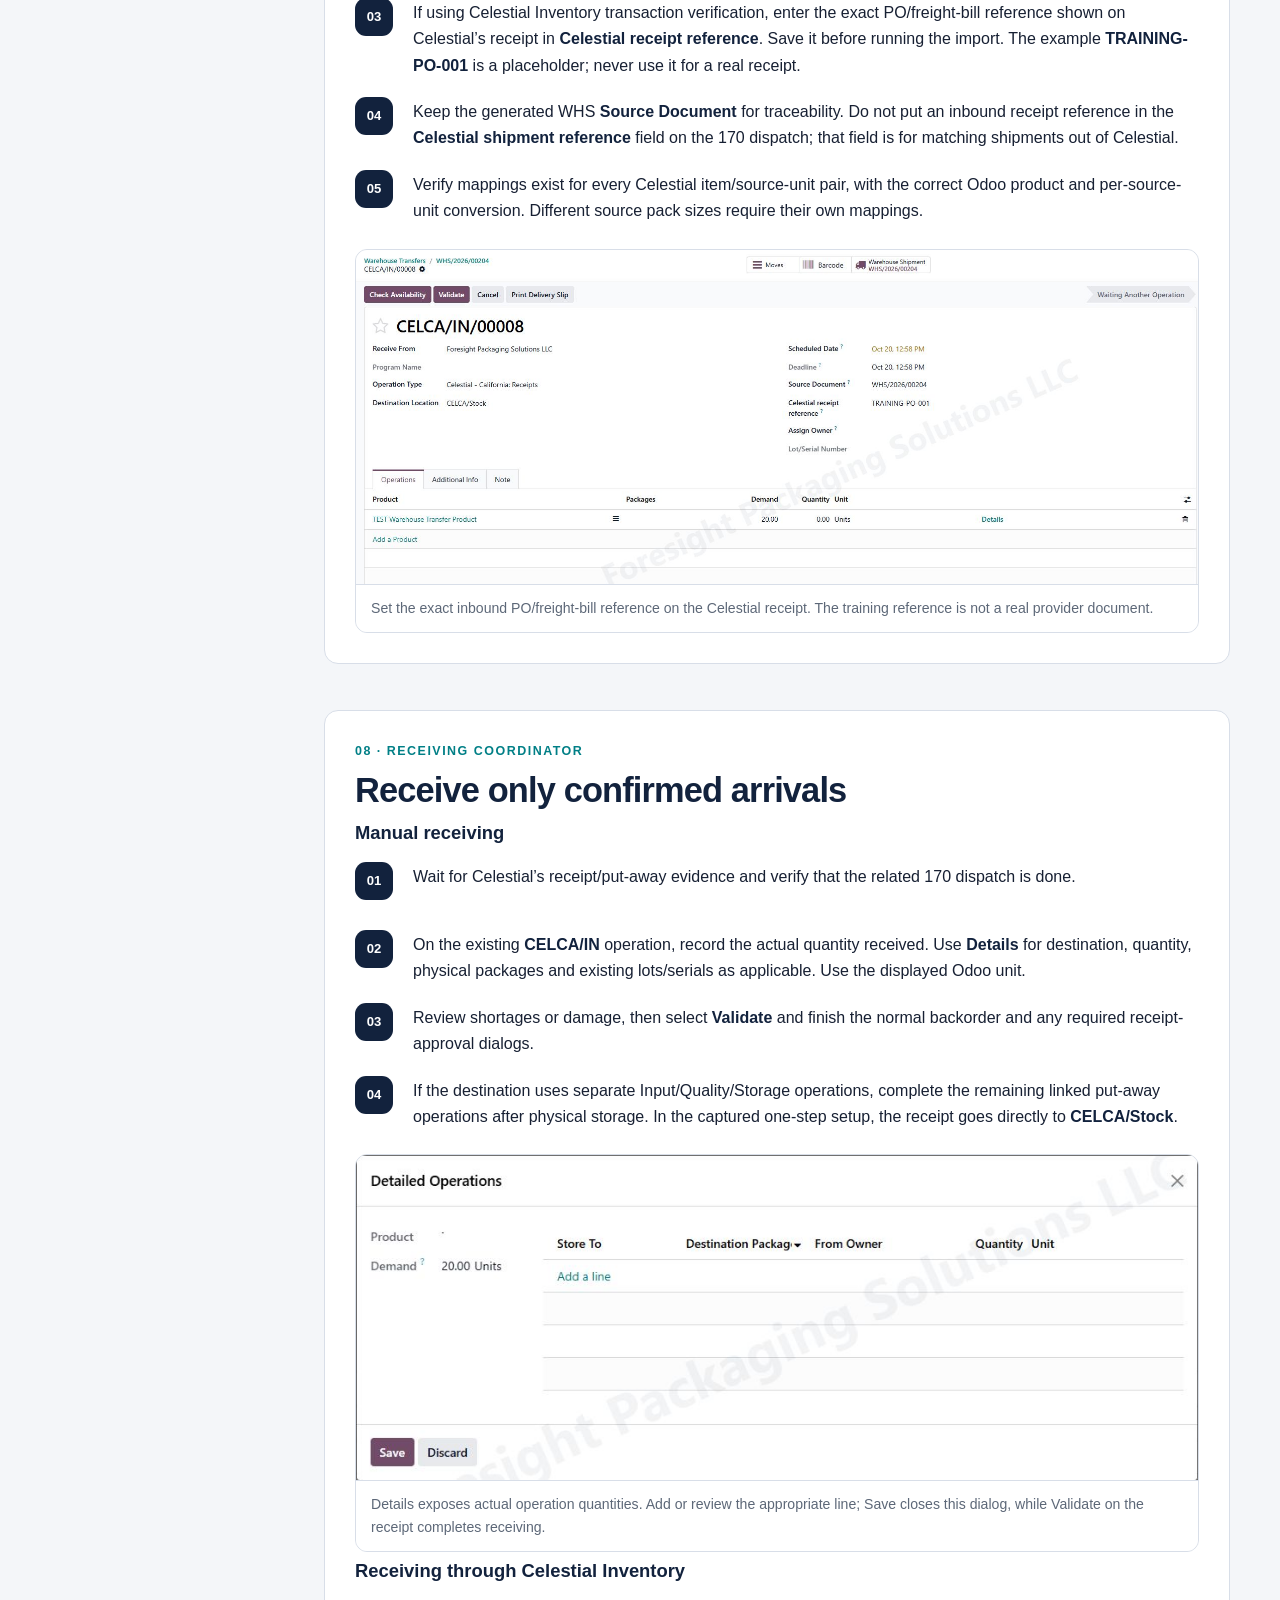
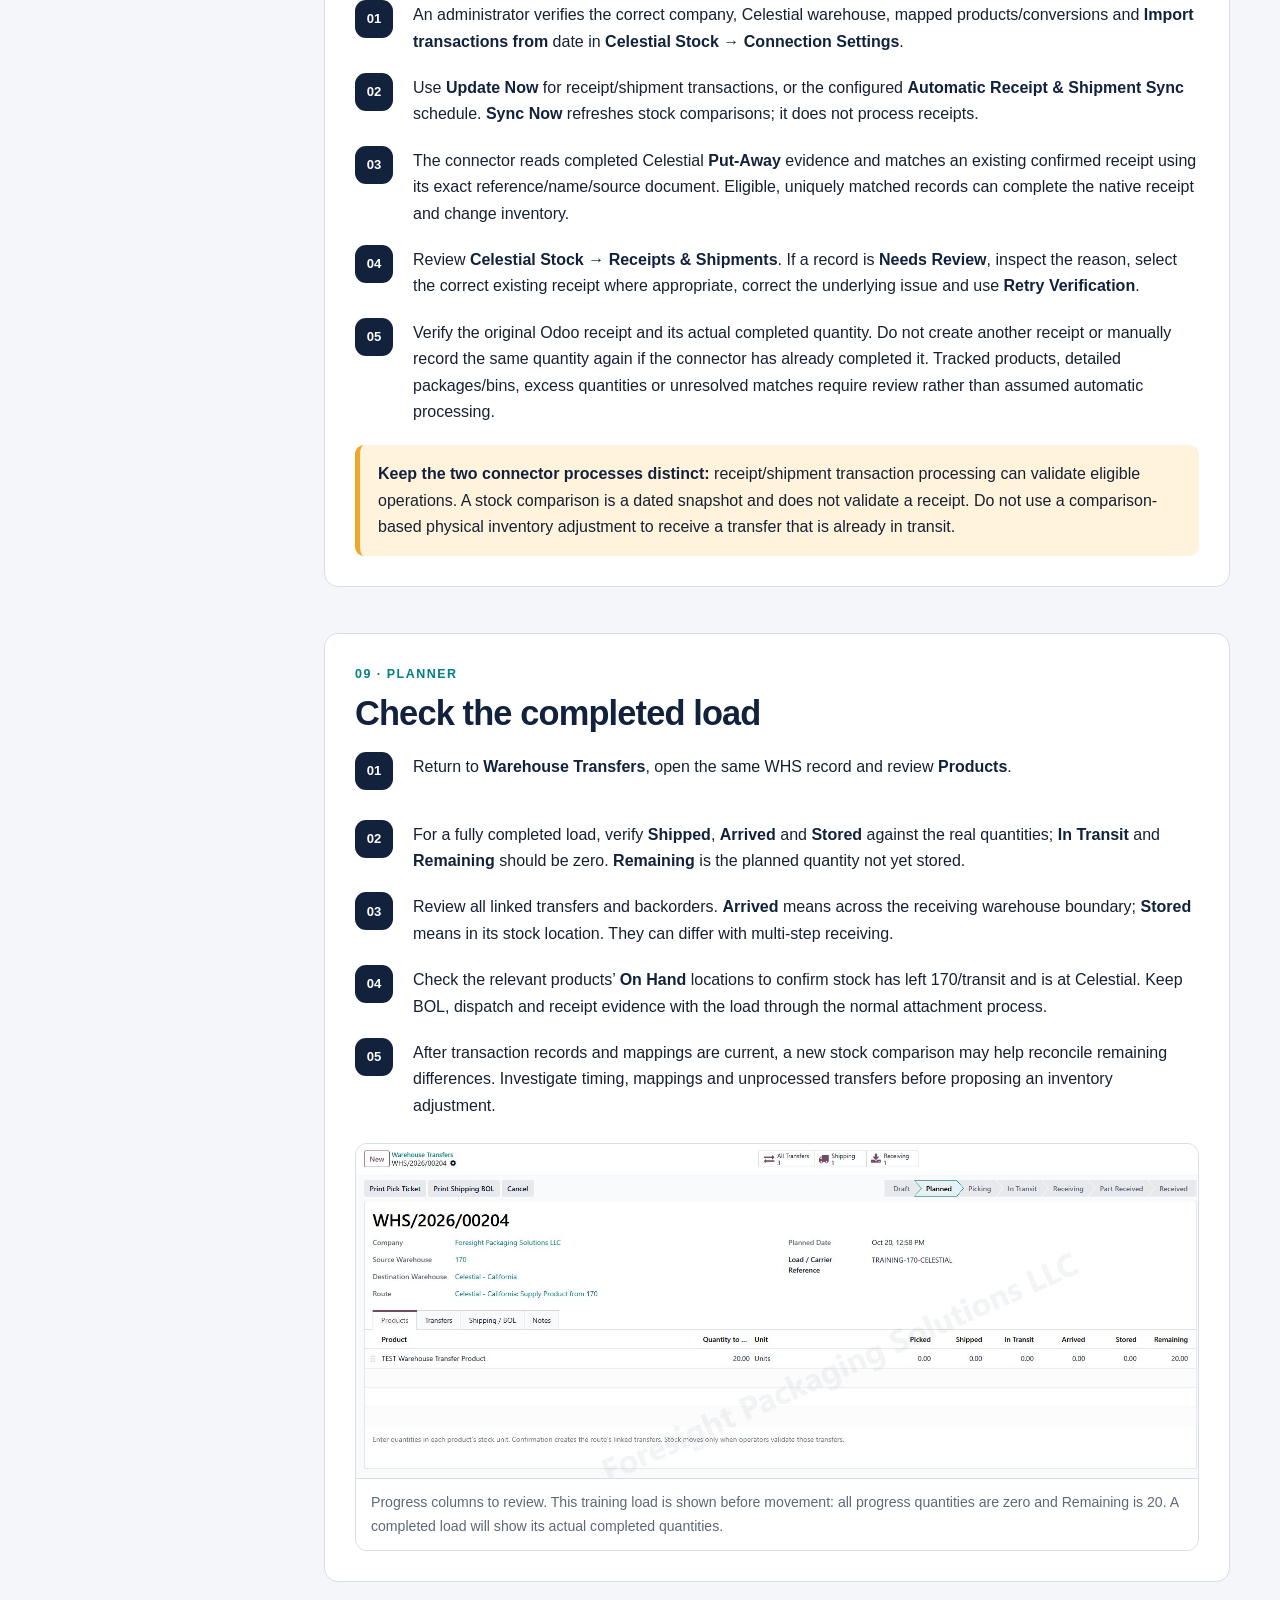
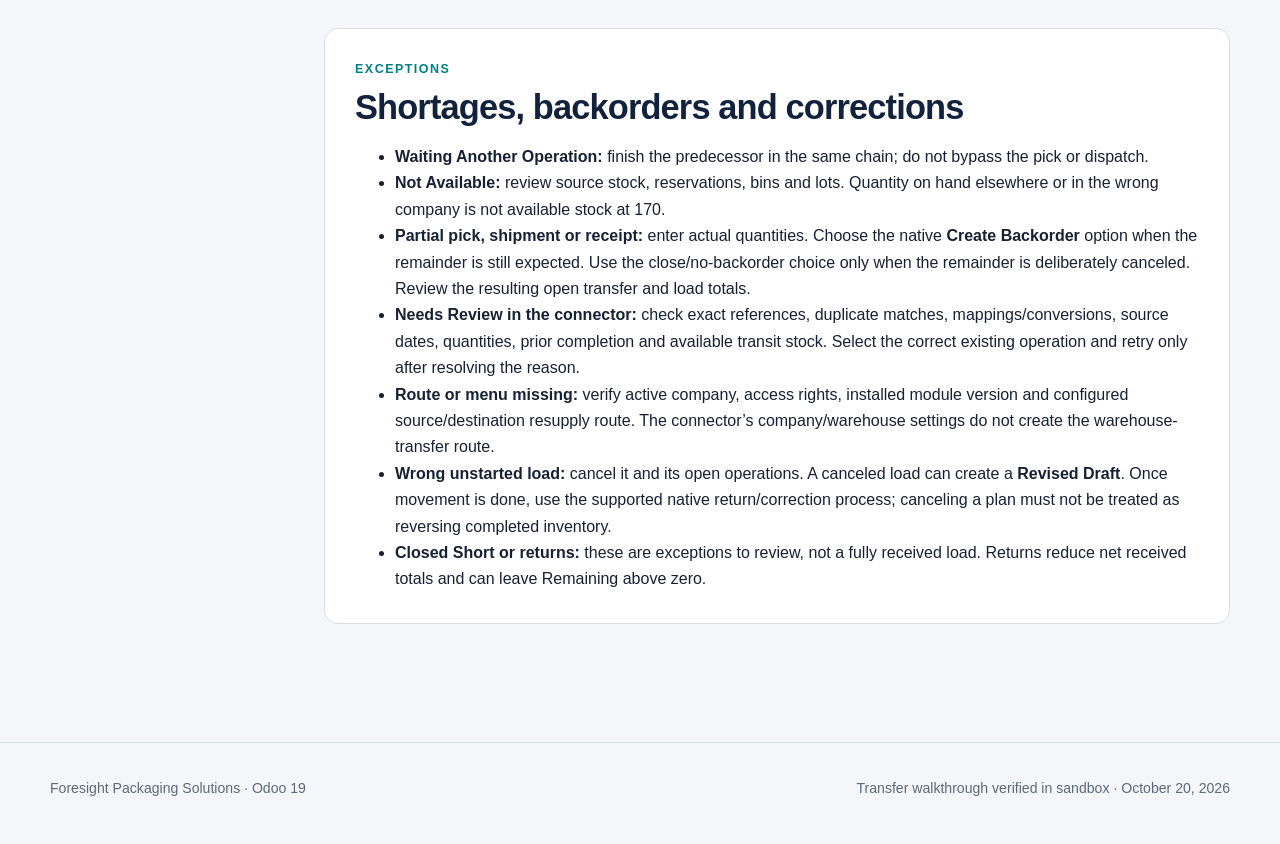
==== commit c46661f1: "Document overview visibility settings with verified sandbox screenshots" ====
--- a/docs/170-to-celestial.html
+++ b/docs/170-to-celestial.html
@@ -21,7 +21,7 @@
       <div class="callout"><strong>Screenshot environment:</strong> sandbox, captured October 20, 2026 using <strong>TEST Warehouse Transfer Product</strong> and a TRAINING reference. The example was confirmed to show its linked operations, then canceled without validating any stock moves. Screenshots show fields and buttons, not evidence of a completed physical shipment. These controls reflect sandbox. Confirm they are available in production before following the guide there. Receipt-matching fields require the Celestial Inventory connector.</div>
     </header>
     <div class="guide-layout">
-      <aside class="toc"><strong>On this page</strong><a href="#before">Before you start</a><a href="#plan">1. Plan the load</a><a href="#quantities">2. Enter quantities</a><a href="#bol">3. Shipping details</a><a href="#confirm">4. Confirm and print</a><a href="#pick">5. Pick at 170</a><a href="#ship">6. Record departure</a><a href="#transit">Track loads in transit</a><a href="#reference">7. Match the receipt</a><a href="#receive">8. Receive at Celestial</a><a href="#finish">9. Verify completion</a><a href="#exceptions">Shortages and problems</a></aside>
+      <aside class="toc"><strong>On this page</strong><a href="#before">Before you start</a><a href="#plan">1. Plan the load</a><a href="#quantities">2. Enter quantities</a><a href="#bol">3. Shipping details</a><a href="#confirm">4. Confirm and print</a><a href="#pick">5. Pick at 170</a><a href="#ship">6. Record departure</a><a href="#transit">Track loads in transit</a><a href="#overview-visibility">Show or hide overview boxes</a><a href="#reference">7. Match the receipt</a><a href="#receive">8. Receive at Celestial</a><a href="#finish">9. Verify completion</a><a href="#exceptions">Shortages and problems</a></aside>
       <article class="guide-content">
         <section class="guide-section" id="before">
           <p class="eyebrow">Prerequisites</p><h2>Before you start</h2>
@@ -71,6 +71,17 @@
           <ol class="steps"><li>Open <strong>Inventory → Overview</strong> and find the <strong>In Transit</strong> box. It covers <strong>Warehouse Transfers loads only</strong>.</li><li>Choose <strong>170</strong> or <strong>Celestial – California</strong> under <strong>To or from warehouse</strong>. The filter includes loads in either direction for that warehouse and within your selected companies. Use the refresh icon after completing operations elsewhere.</li><li>Select <strong>View Items</strong> to see the product, original load source/destination, stock unit and in-transit quantity. Select <strong>View Loads</strong> or <strong>Open Load</strong> to review linked transfers and evidence.</li><li>The box counts distinct loads and products. In-transit quantity is net shipped minus net arrived: confirmation or picking alone does not add an item. Partial arrivals reduce it; full arrival removes it even if storage is unfinished. A closed-short load can still have goods in transit.</li><li>Returns are netted into these balances. The warehouse columns identify the original load route; use the linked transfers to review actual return direction. This box is read-only and does not move stock.</li></ol>
           <figure class="figure" style="max-width:460px"><a href="assets/screenshots/170-celestial/09-in-transit.png" target="_blank" rel="noreferrer"><img src="assets/screenshots/170-celestial/09-in-transit.png" loading="lazy" alt="Inventory overview In Transit box with warehouse filter, load and product counts, View Items, View Loads and refresh controls."></a><figcaption>The In Transit box with warehouse 170 selected. Zero means no positive dispatched-but-not-arrived balance for that scope at capture time; a confirmed plan alone is not in transit.</figcaption></figure>
         </section>
+        <section class="guide-section" id="overview-visibility">
+          <p class="eyebrow">Inventory administrator</p><h2>Show or hide overview boxes</h2>
+          <p>These settings change visibility for everyone. They do not archive the operation type, disable its routes, change transfers or move stock. All boxes start enabled.</p>
+          <h3>Receipts, Pick, Delivery Orders and other operation boxes</h3>
+          <ol class="steps"><li>Open the box’s <strong>⋮ → Configuration</strong>, or go to <strong>Inventory → Configuration → Operations Types</strong>.</li><li>Open the exact operation type and verify its <strong>Warehouse</strong> and <strong>Company</strong>. For example, 170 Internal Transfers is separate from Celestial Internal Transfers.</li><li>On <strong>General</strong>, uncheck <strong>Show on Inventory Overview</strong> to hide that box, or check it to show the box.</li><li>Save, return to <strong>Overview</strong>, and refresh the page. A hidden operation is still listed in Operations Types, so you can turn the checkbox back on there.</li></ol>
+          <figure class="figure"><a href="assets/screenshots/170-celestial/10-operation-visibility.png" target="_blank" rel="noreferrer"><img src="assets/screenshots/170-celestial/10-operation-visibility.png" loading="lazy" alt="Operation type General configuration with the Show on Inventory Overview checkbox beside the warehouse settings."></a><figcaption>Change only the overview checkbox. Keep the operation active when it is still part of a warehouse route.</figcaption></figure>
+          <p>Immediately after a module update, reopen Inventory from the Home menu once so the overview loads its updated settings.</p><h3>The In Transit box</h3>
+          <ol class="steps"><li>Select the box’s <strong>Configuration</strong> gear, or open <strong>Inventory → Configuration → In Transit Overview</strong>.</li><li>Change <strong>Show on Inventory Overview</strong> and select <strong>Save</strong>.</li><li>Refresh Overview if needed. If the box is hidden, the Configuration menu remains available to enable it again.</li></ol>
+          <figure class="figure"><a href="assets/screenshots/170-celestial/11-transit-visibility.png" target="_blank" rel="noreferrer"><img src="assets/screenshots/170-celestial/11-transit-visibility.png" loading="lazy" alt="In Transit Overview configuration dialog with a Show on Inventory Overview checkbox and Save and Cancel buttons."></a><figcaption>The In Transit visibility preference applies to all users and companies. Inventory or Settings administrators control this setting.</figcaption></figure>
+          <p>For a personal selection instead, use the standard operation boxes’ stars and the <strong>Favorites</strong> filter, then save your search as a default. The shared visibility checkbox determines whether a standard box is available on Overview at all.</p>
+        </section>
         <section class="guide-section" id="reference">
           <p class="eyebrow">07 · Receiving coordinator</p><h2>Put Celestial’s matching reference on the receipt</h2>
           <ol class="steps"><li>Open the load’s <strong>Receiving</strong> operation, normally <strong>CELCA/IN</strong>.</li><li>Verify <strong>Operation Type: Celestial - California: Receipts</strong> and <strong>Destination Location: CELCA/Stock</strong>.</li><li>If using Celestial Inventory transaction verification, enter the exact PO/freight-bill reference shown on Celestial’s receipt in <strong>Celestial receipt reference</strong>. Save it before running the import. The example <strong>TRAINING-PO-001</strong> is a placeholder; never use it for a real receipt.</li><li>Keep the generated WHS <strong>Source Document</strong> for traceability. Do not put an inbound receipt reference in the <strong>Celestial shipment reference</strong> field on the 170 dispatch; that field is for matching shipments out of Celestial.</li><li>Verify mappings exist for every Celestial item/source-unit pair, with the correct Odoo product and per-source-unit conversion. Different source pack sizes require their own mappings.</li></ol>
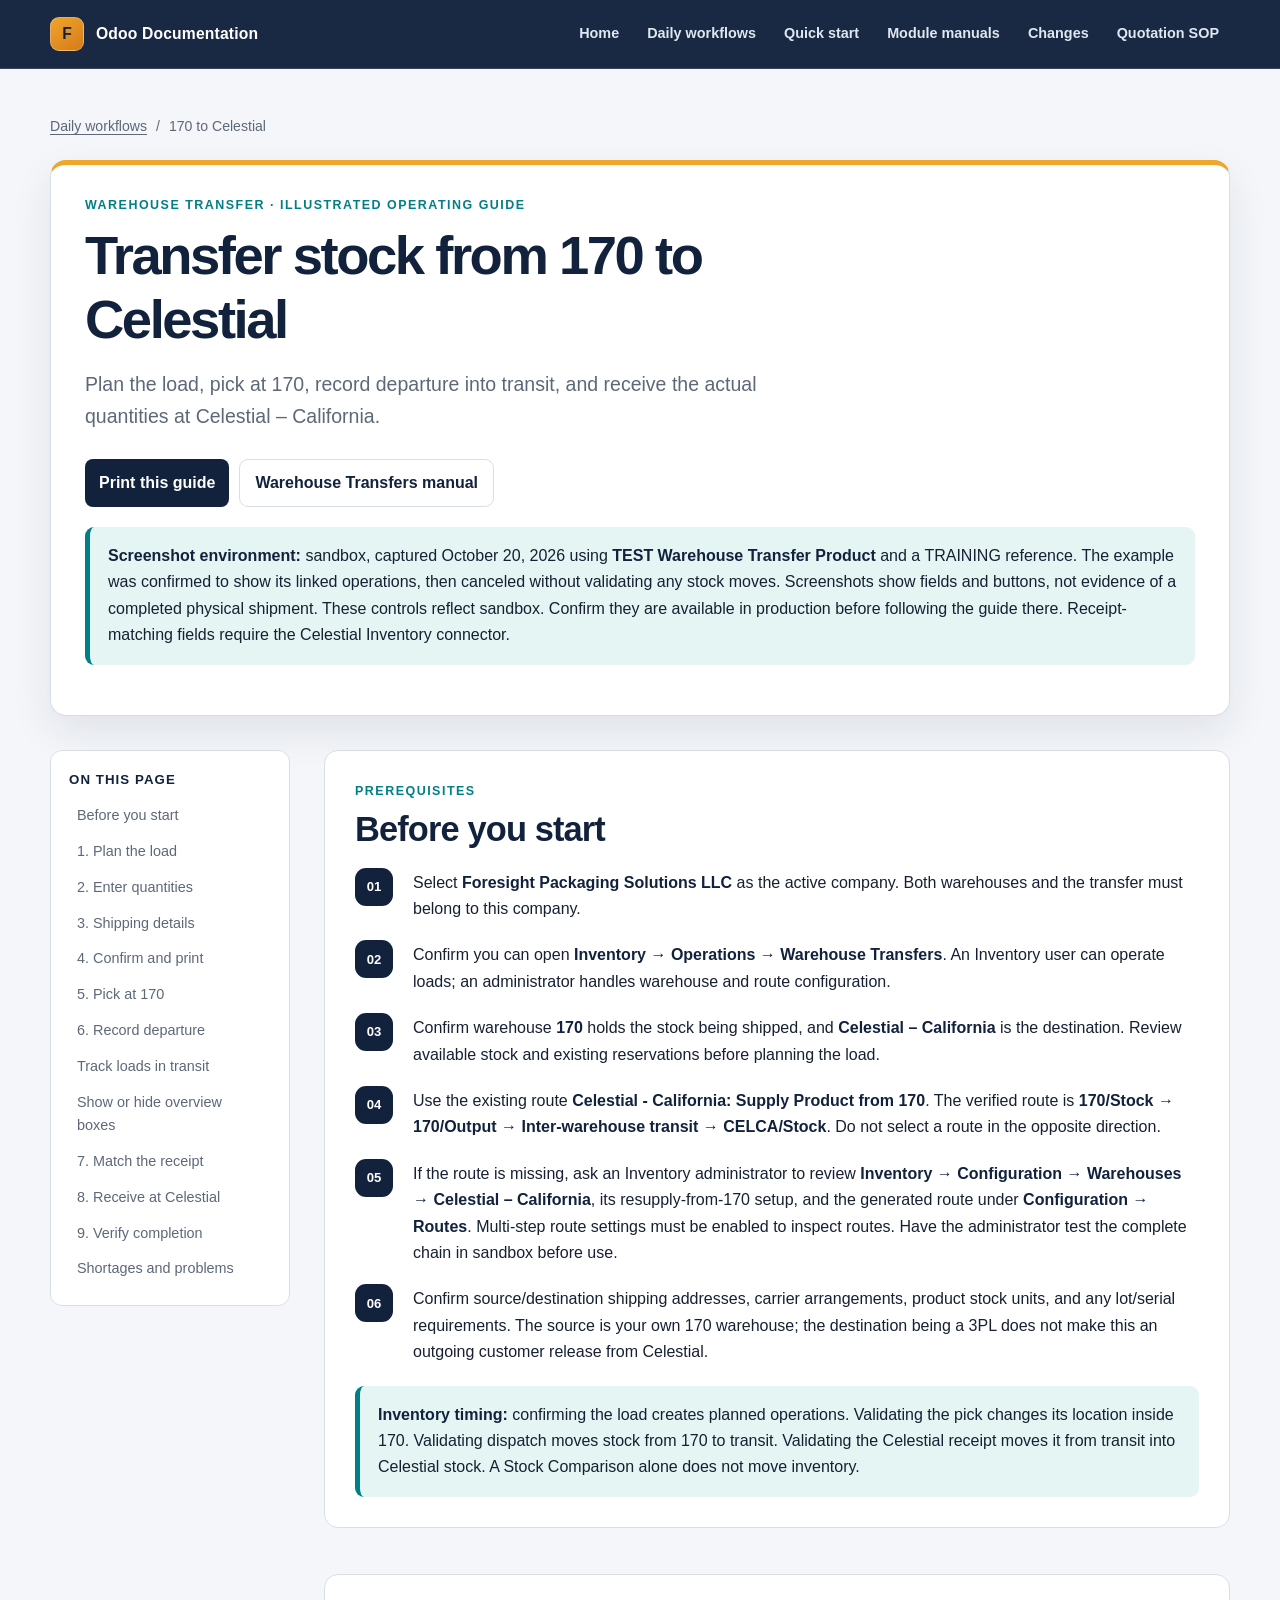
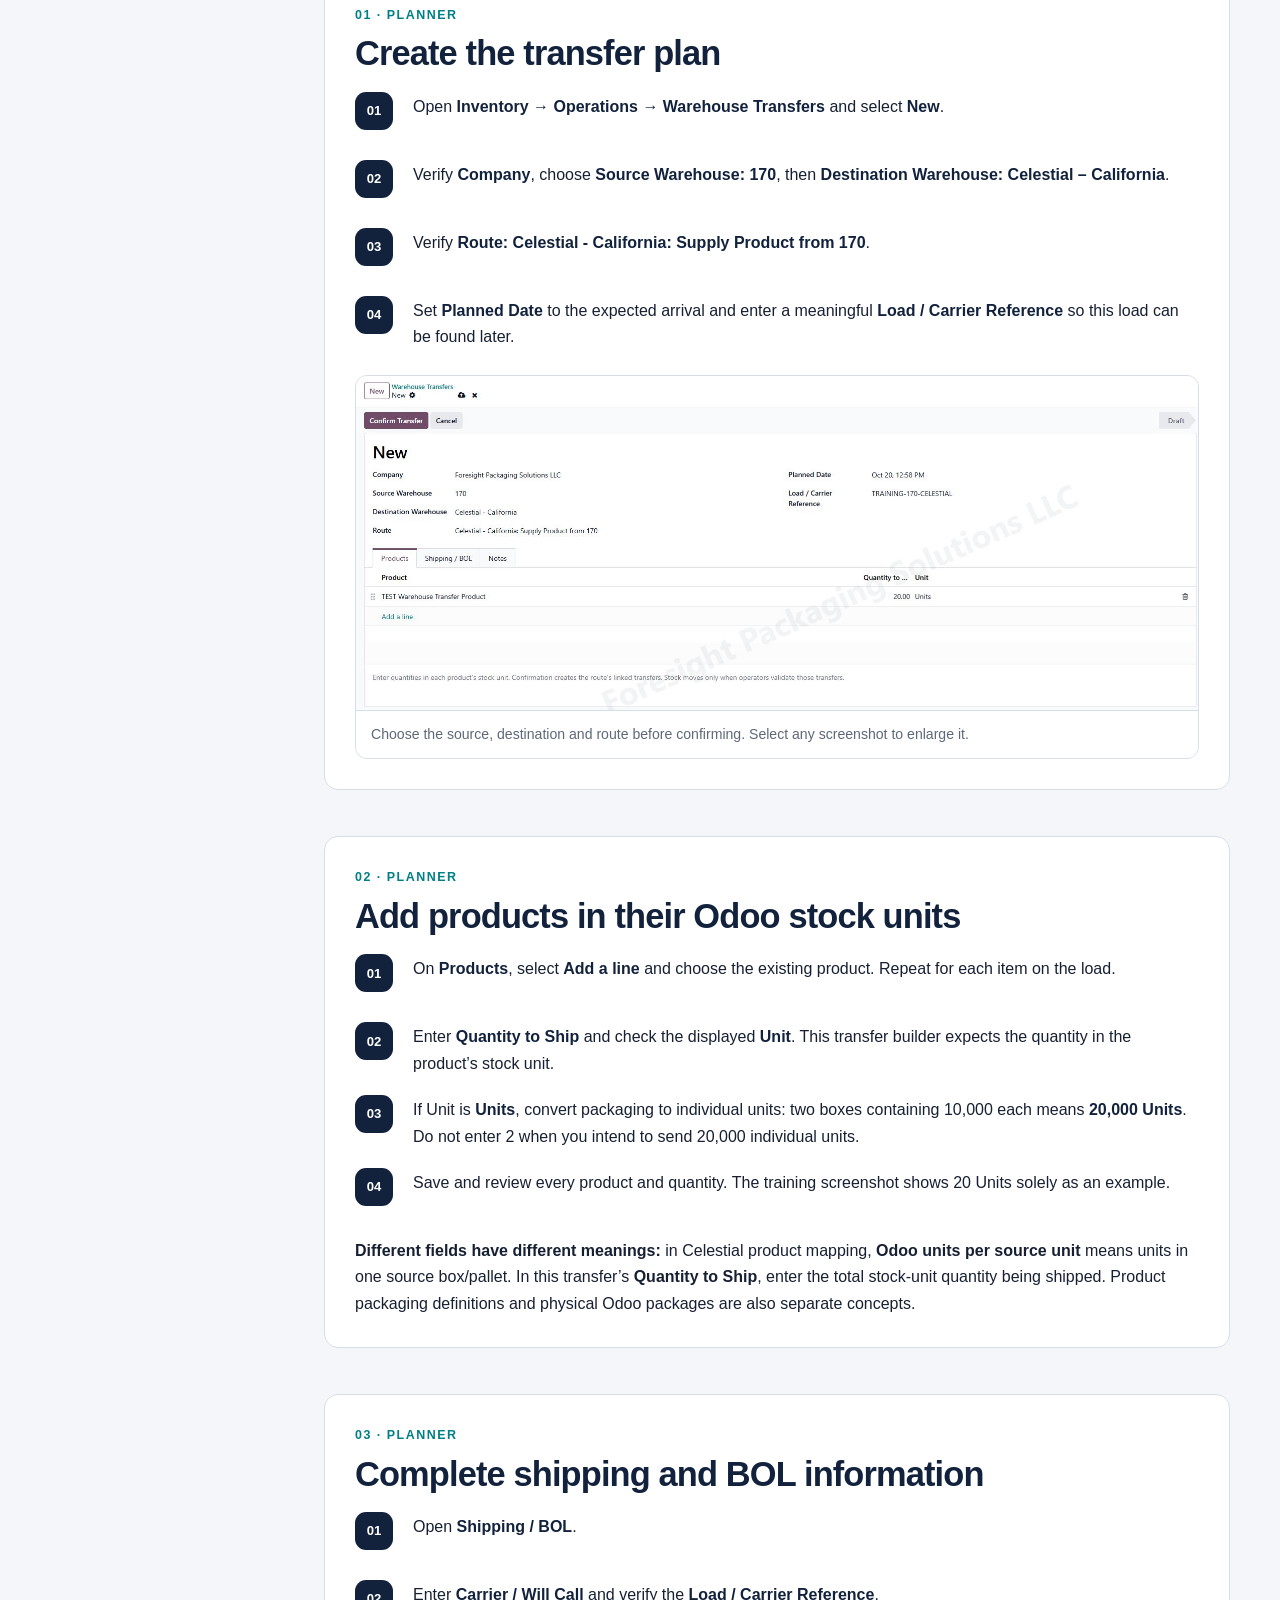
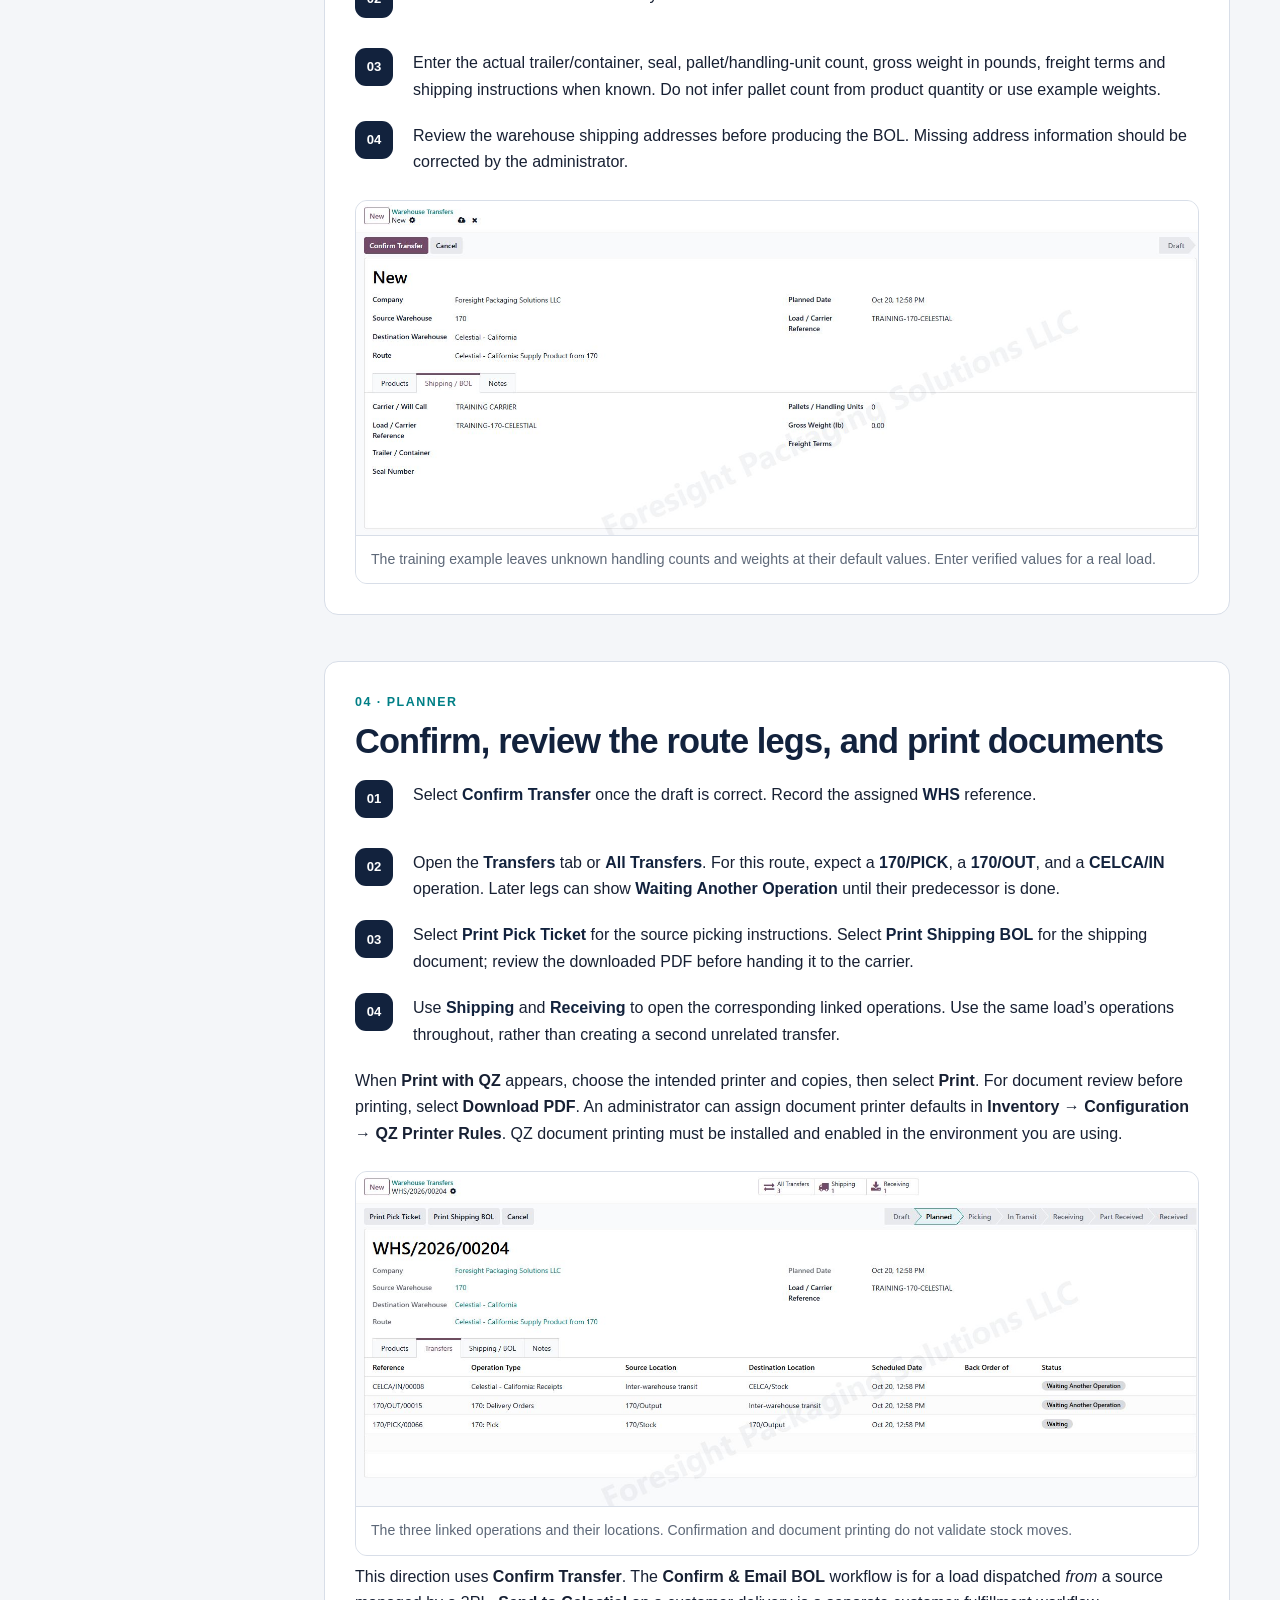
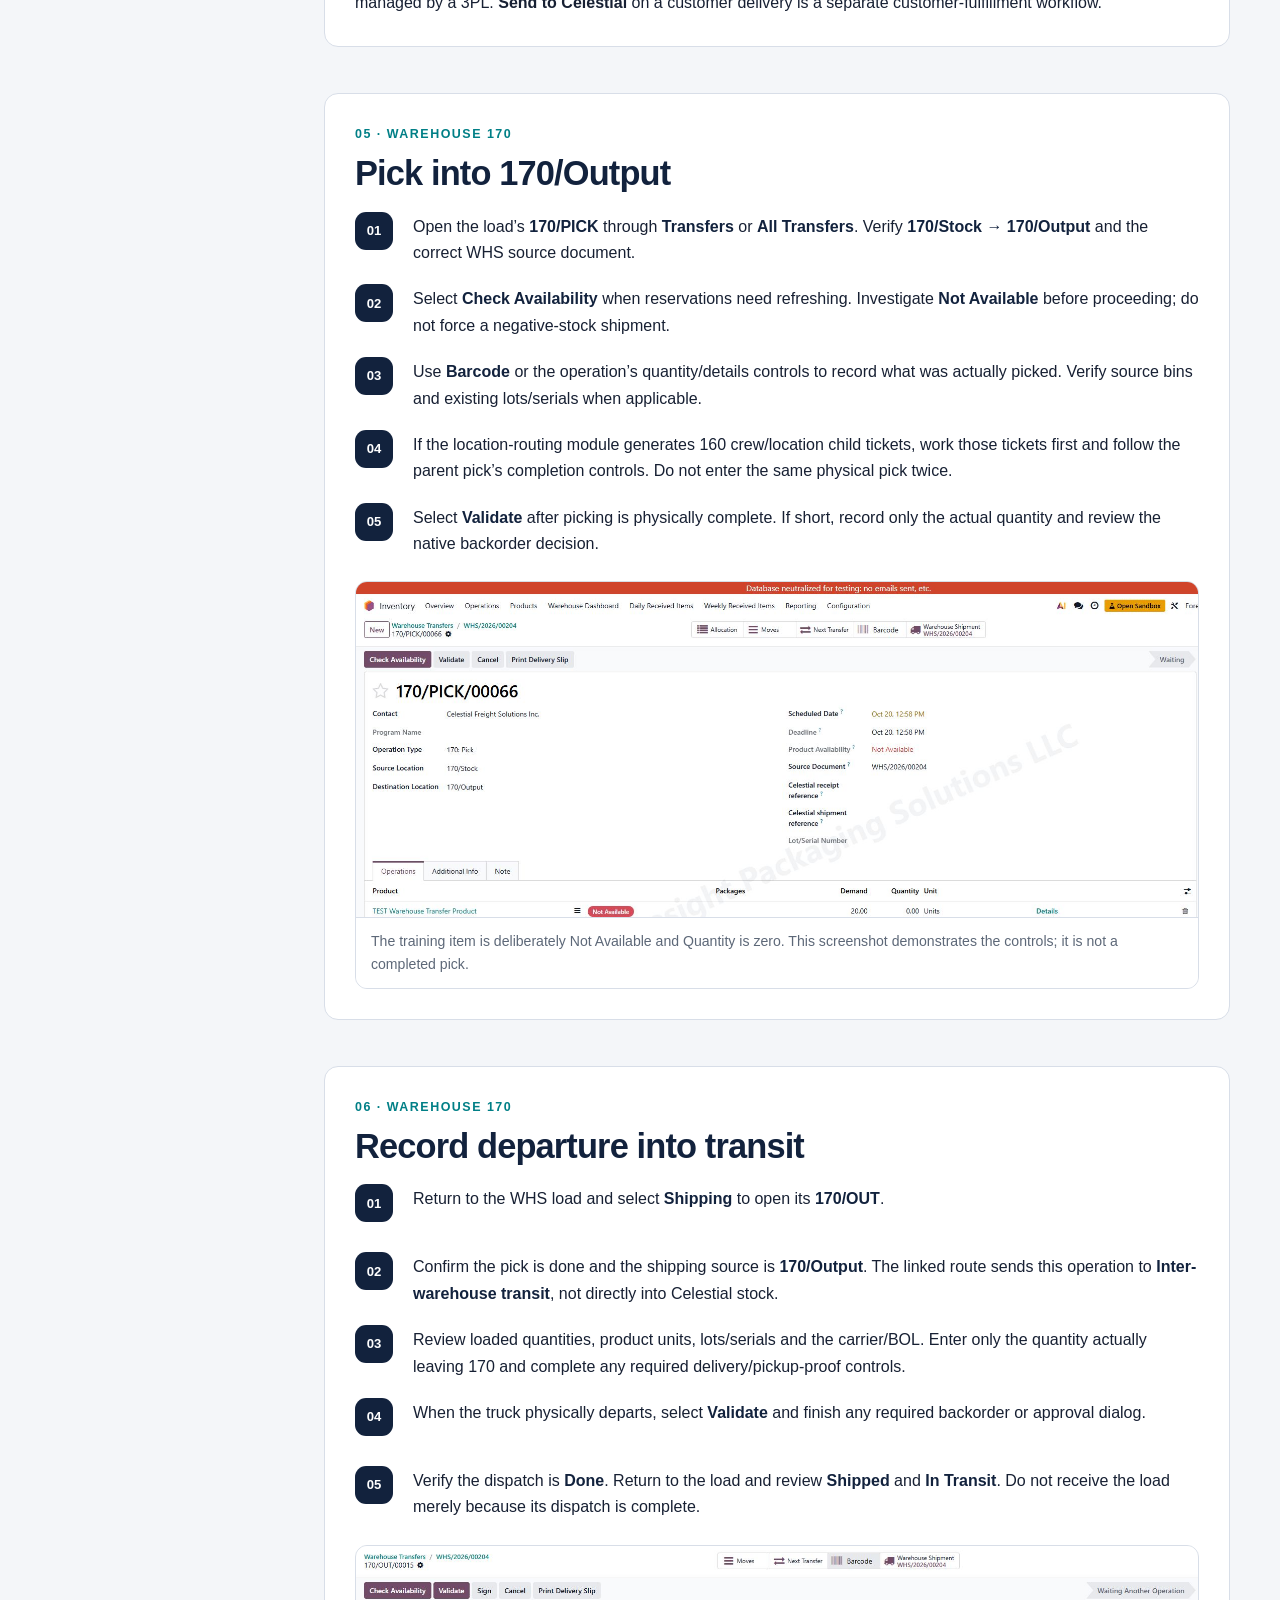
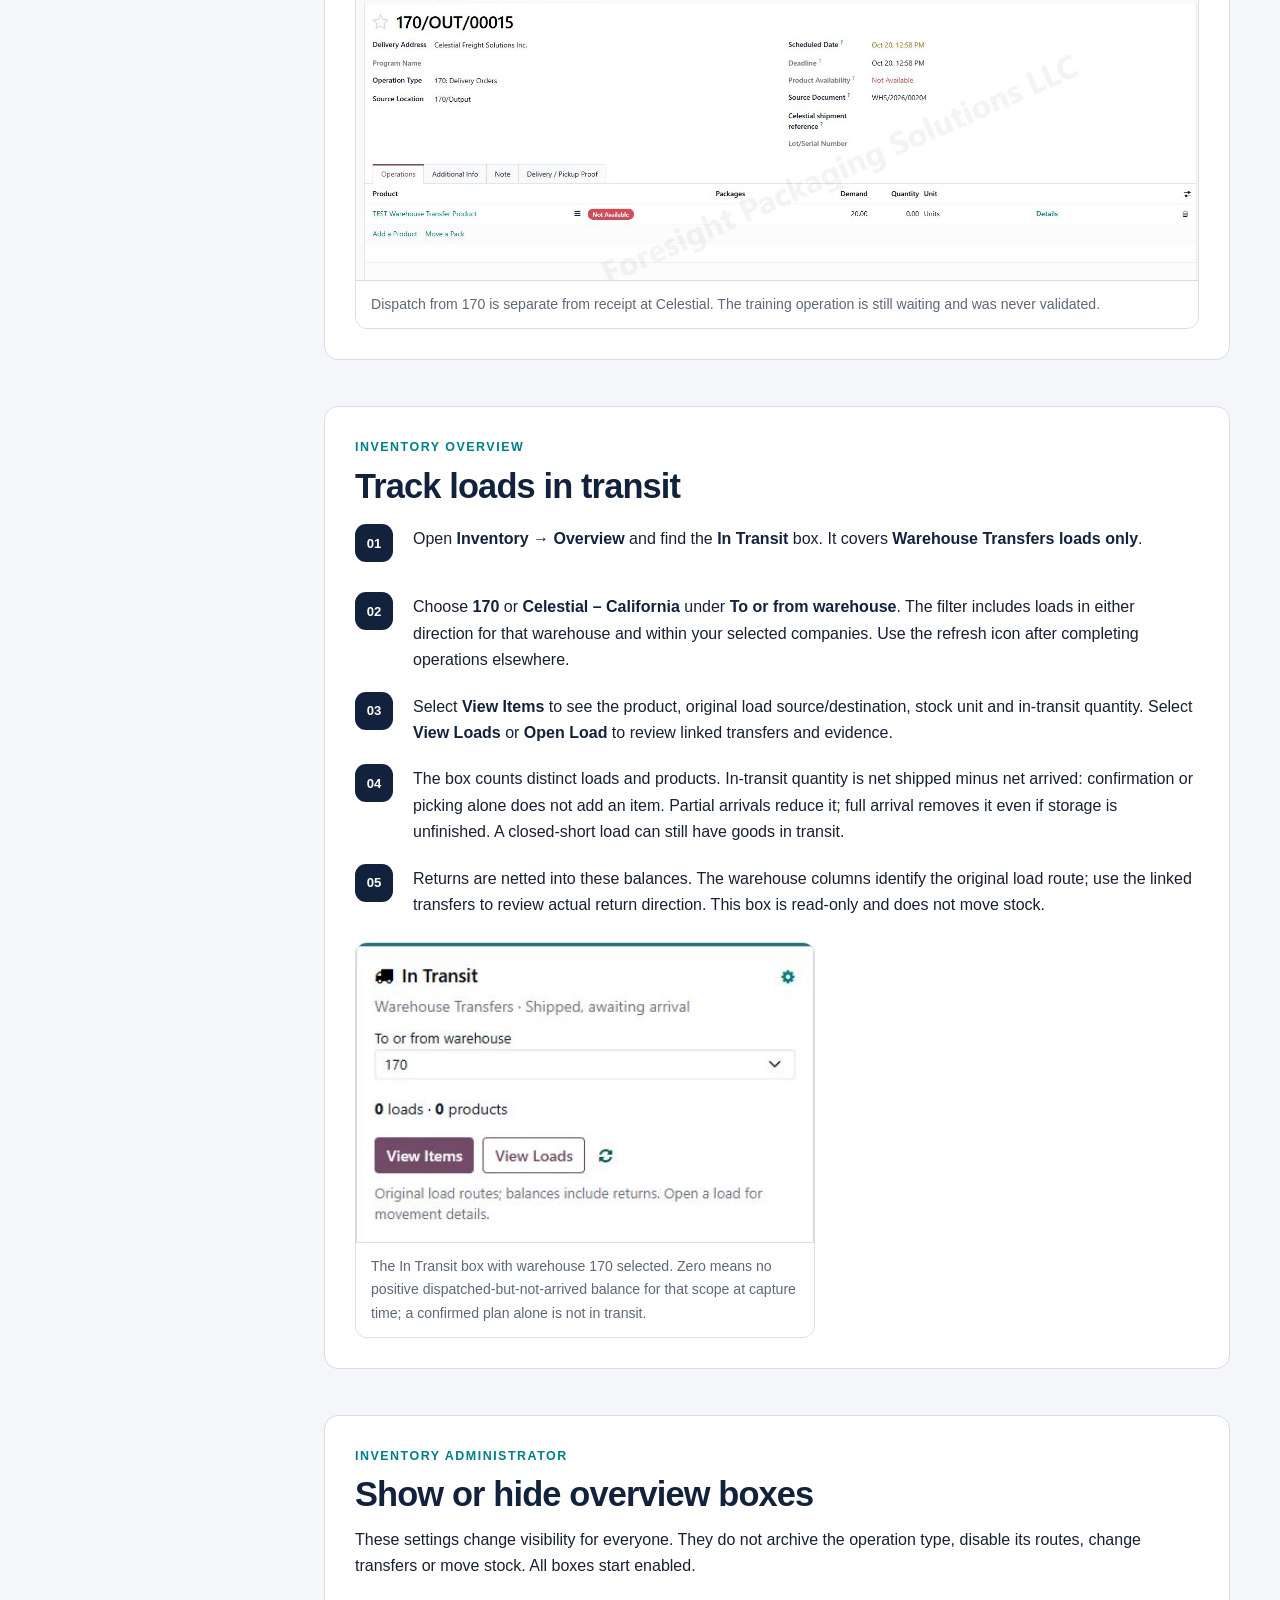
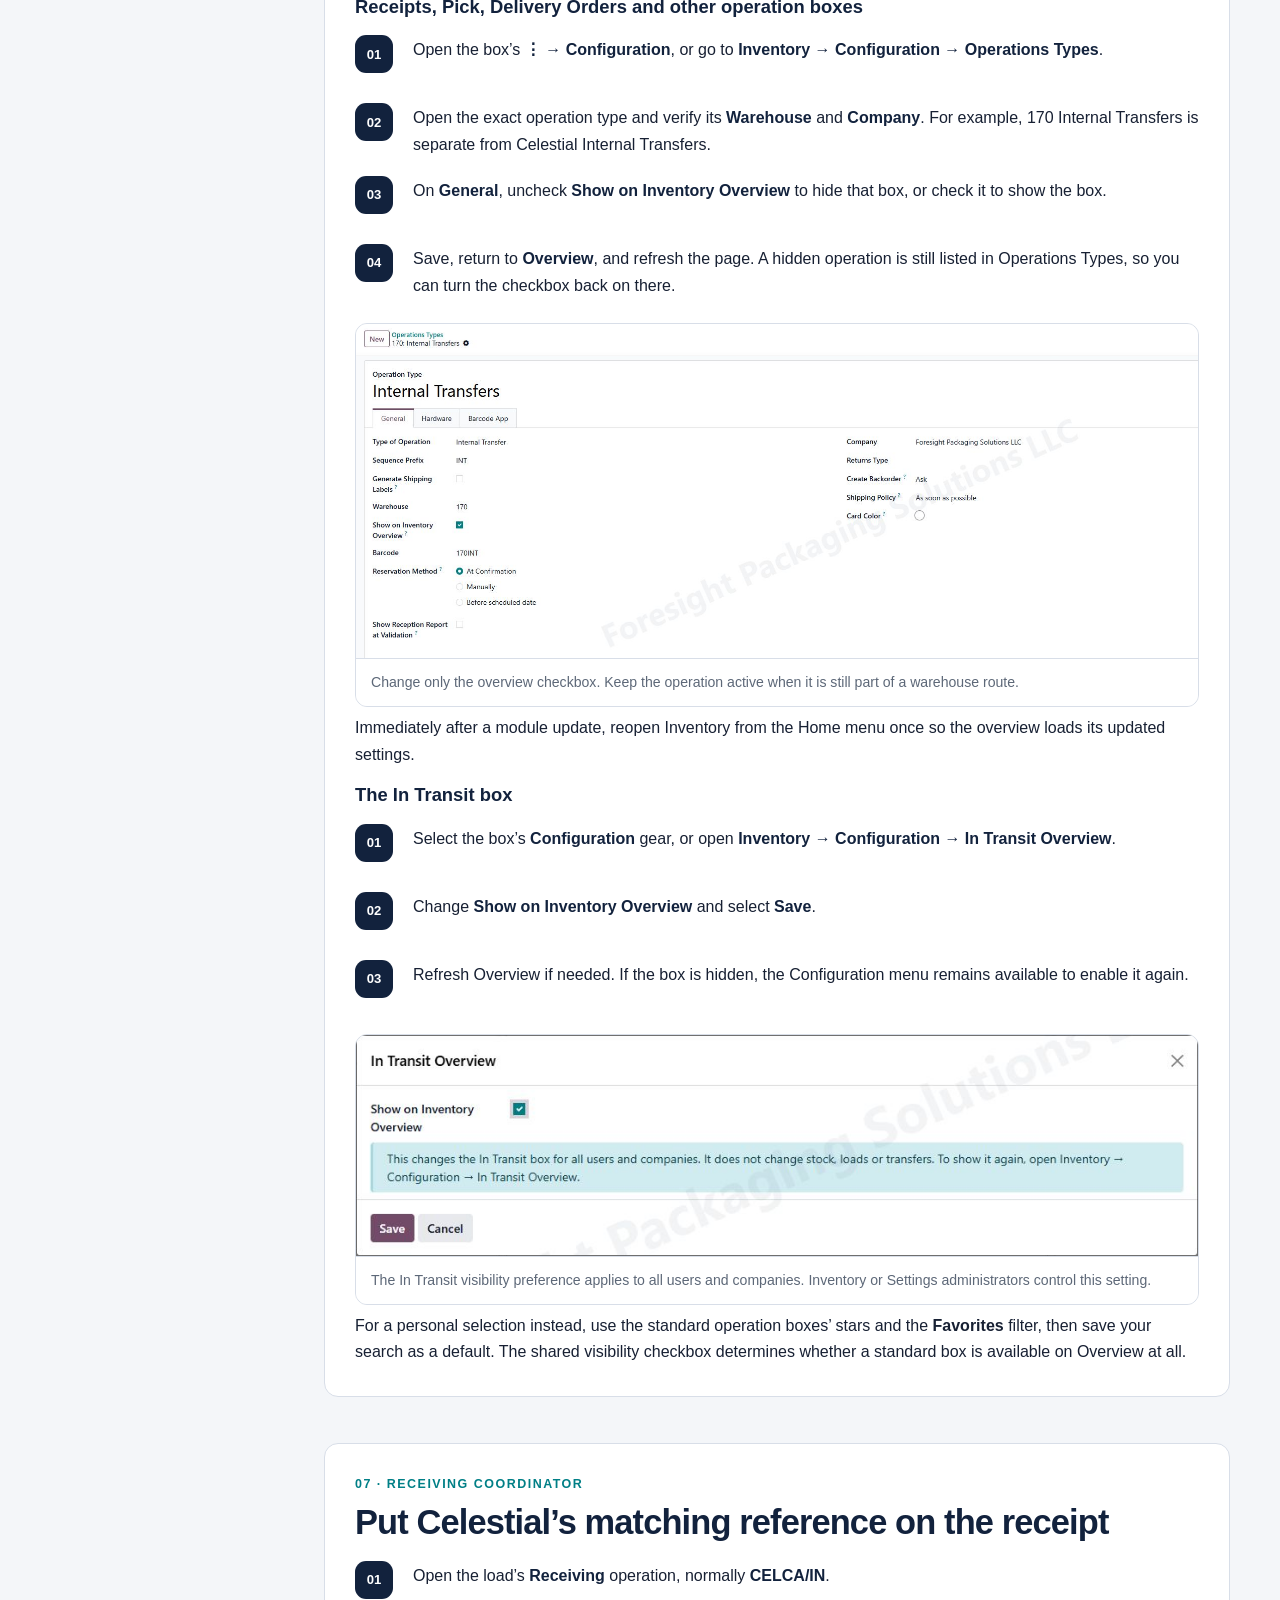
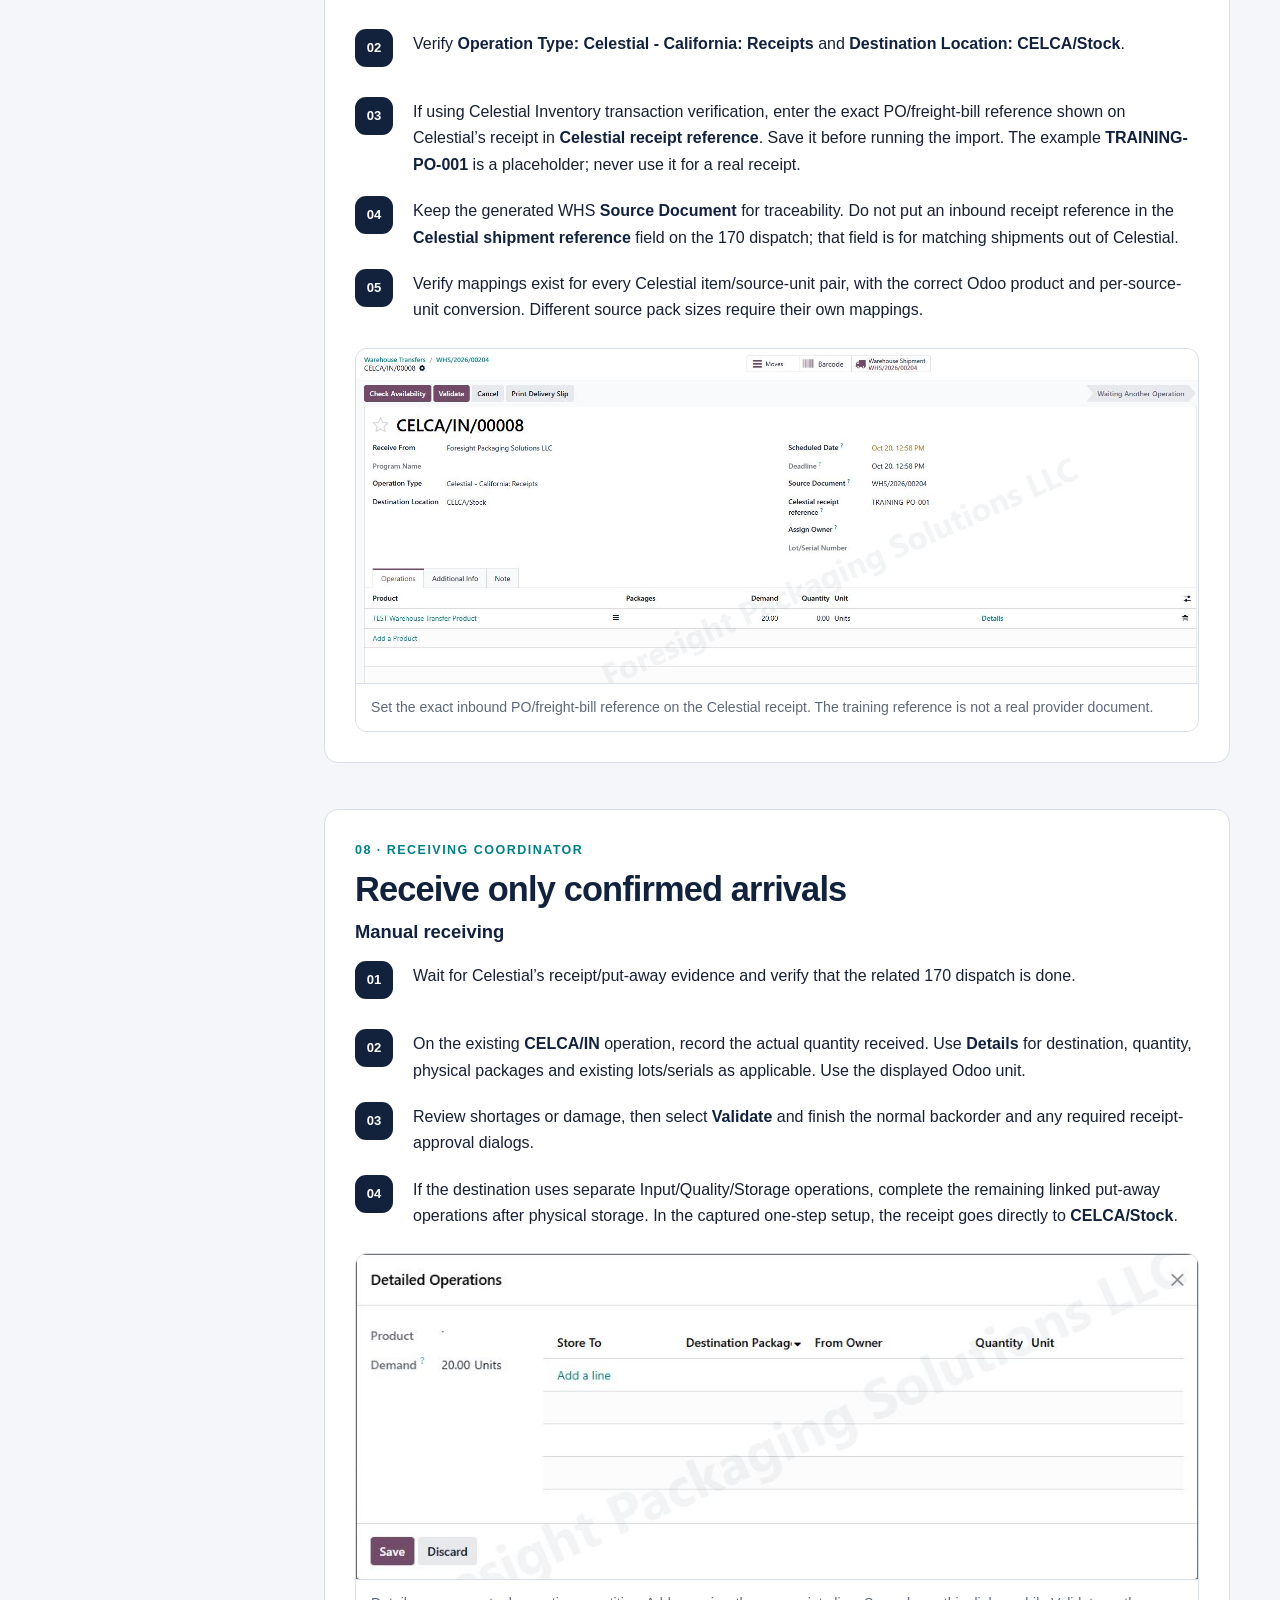
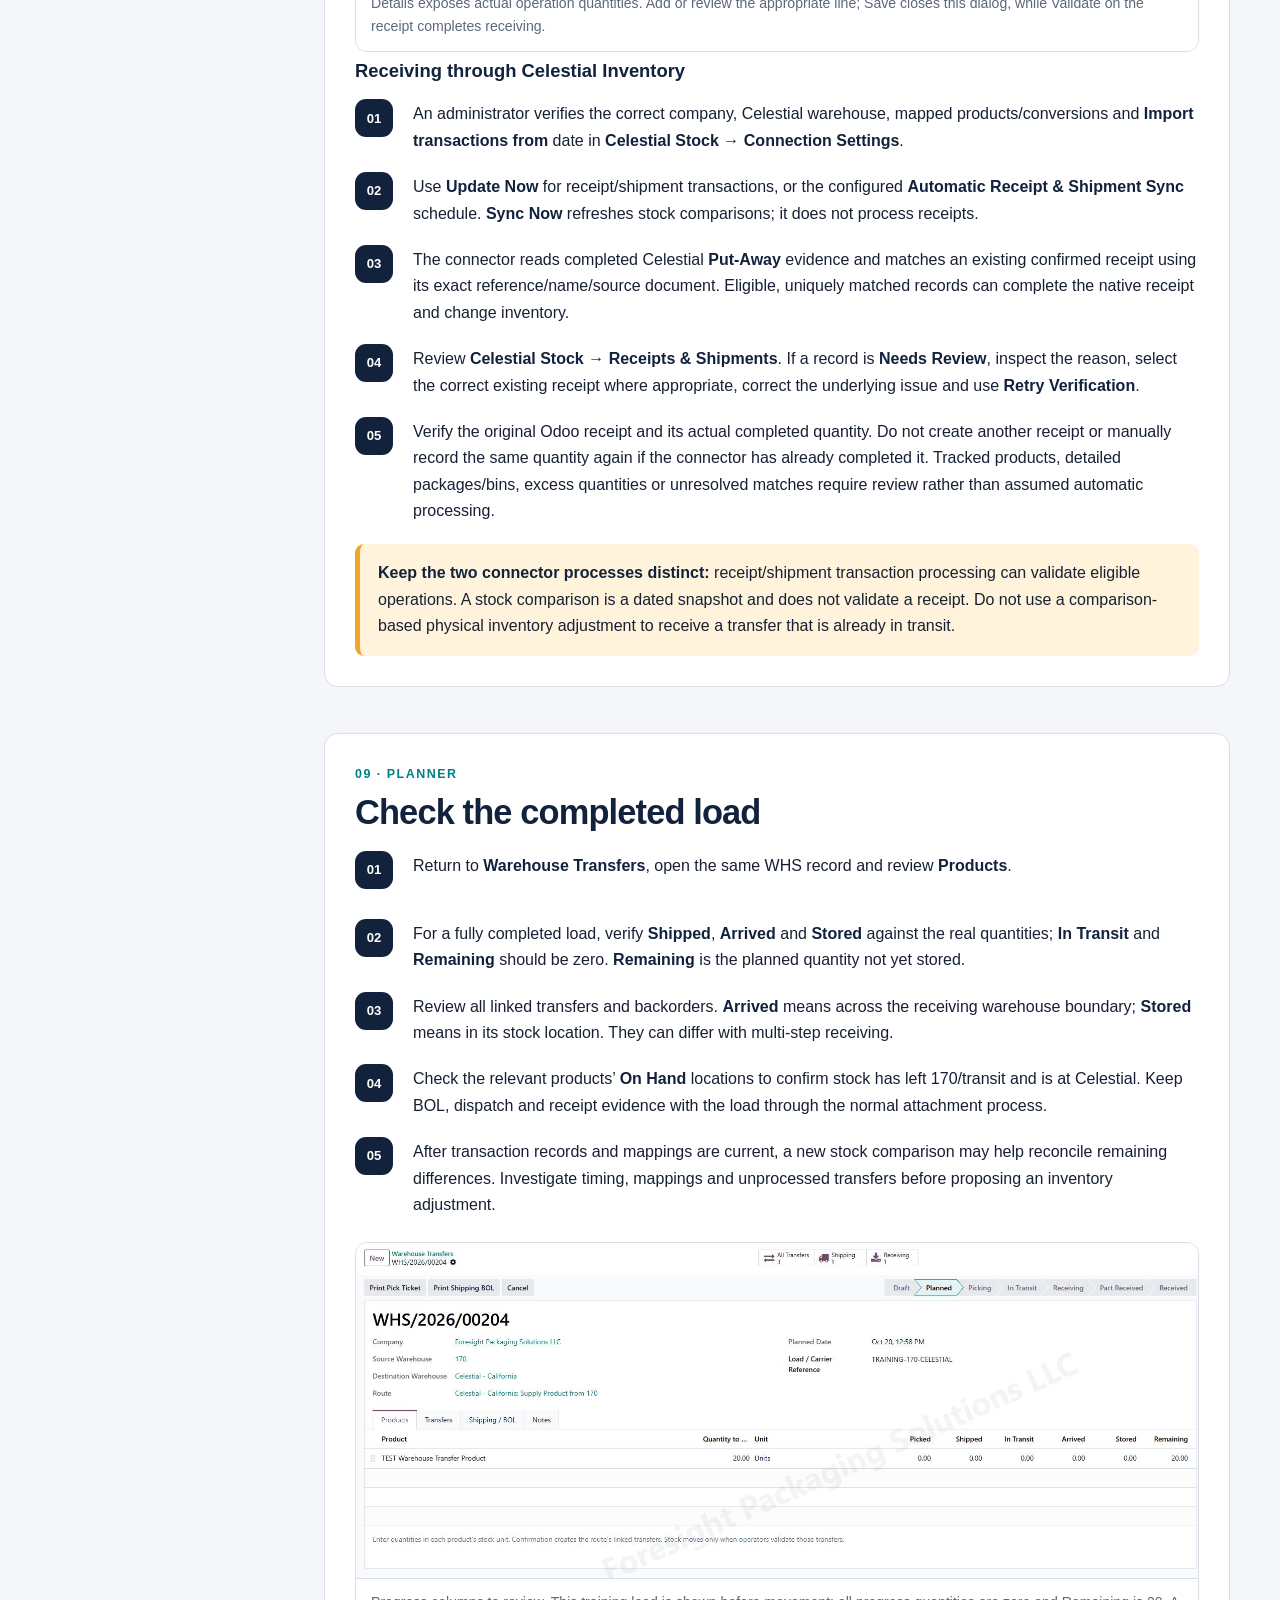
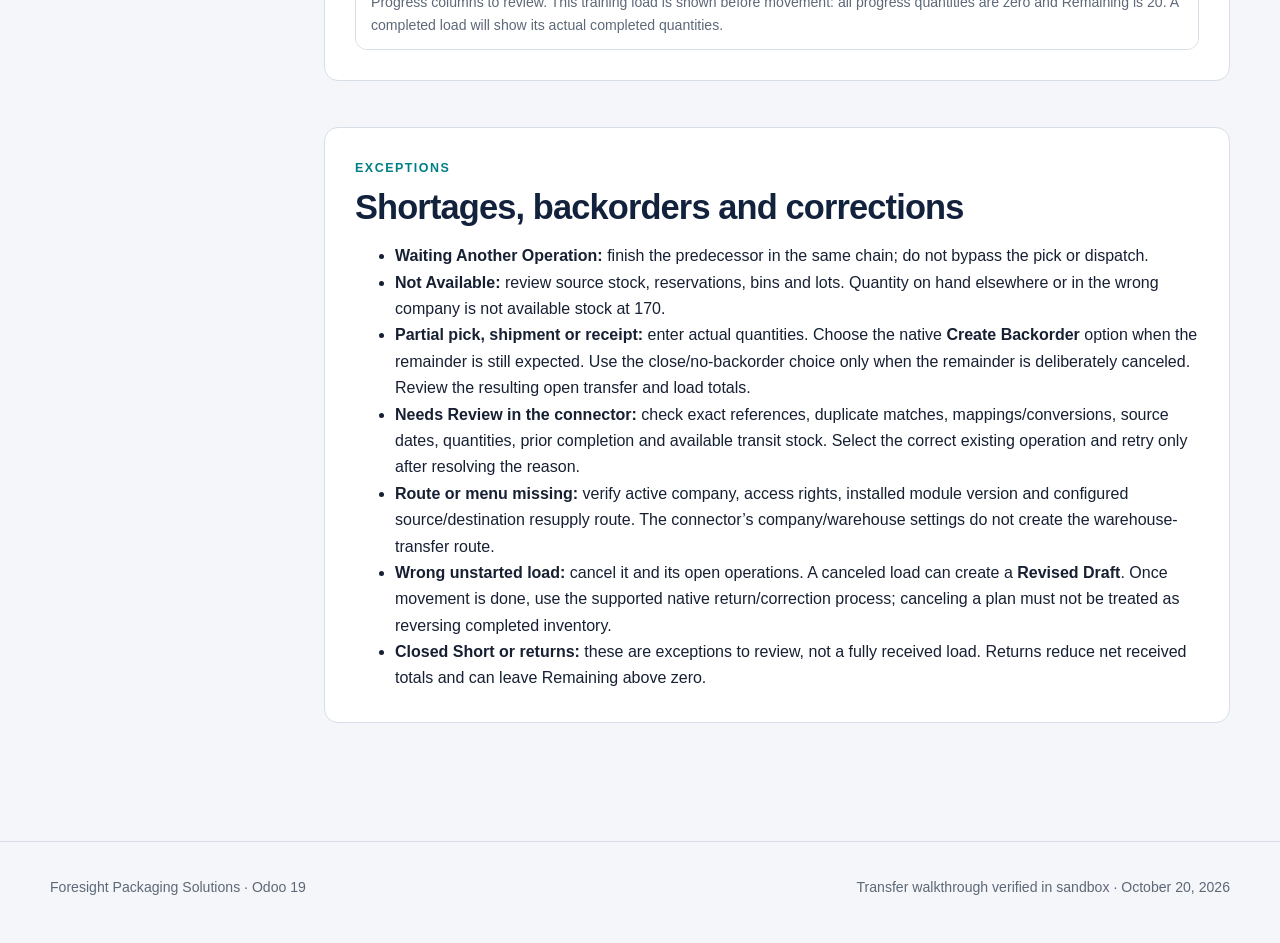
==== commit bc1f9d71: "Document QZ report printer selection and warehouse defaults" ====
--- a/docs/170-to-celestial.html
+++ b/docs/170-to-celestial.html
@@ -52,7 +52,7 @@
         </section>
         <section class="guide-section" id="confirm">
           <p class="eyebrow">04 · Planner</p><h2>Confirm, review the route legs, and print documents</h2>
-          <ol class="steps"><li>Select <strong>Confirm Transfer</strong> once the draft is correct. Record the assigned <strong>WHS</strong> reference.</li><li>Open the <strong>Transfers</strong> tab or <strong>All Transfers</strong>. For this route, expect a <strong>170/PICK</strong>, a <strong>170/OUT</strong>, and a <strong>CELCA/IN</strong> operation. Later legs can show <strong>Waiting Another Operation</strong> until their predecessor is done.</li><li>Select <strong>Print Pick Ticket</strong> for the source picking instructions. Select <strong>Print Shipping BOL</strong> for the shipping document; review the downloaded PDF before handing it to the carrier.</li><li>Use <strong>Shipping</strong> and <strong>Receiving</strong> to open the corresponding linked operations. Use the same load’s operations throughout, rather than creating a second unrelated transfer.</li></ol>
+          <ol class="steps"><li>Select <strong>Confirm Transfer</strong> once the draft is correct. Record the assigned <strong>WHS</strong> reference.</li><li>Open the <strong>Transfers</strong> tab or <strong>All Transfers</strong>. For this route, expect a <strong>170/PICK</strong>, a <strong>170/OUT</strong>, and a <strong>CELCA/IN</strong> operation. Later legs can show <strong>Waiting Another Operation</strong> until their predecessor is done.</li><li>Select <strong>Print Pick Ticket</strong> for the source picking instructions. Select <strong>Print Shipping BOL</strong> for the shipping document; review the downloaded PDF before handing it to the carrier.</li><li>Use <strong>Shipping</strong> and <strong>Receiving</strong> to open the corresponding linked operations. Use the same load’s operations throughout, rather than creating a second unrelated transfer.</li></ol><p>When <strong>Print with QZ</strong> appears, choose the intended printer and copies, then select <strong>Print</strong>. For document review before printing, select <strong>Download PDF</strong>. An administrator can assign document printer defaults in <strong>Inventory → Configuration → QZ Printer Rules</strong>. QZ document printing must be installed and enabled in the environment you are using.</p>
           <figure class="figure"><a href="assets/screenshots/170-celestial/03-confirmed-route.png" target="_blank" rel="noreferrer"><img src="assets/screenshots/170-celestial/03-confirmed-route.png" width="1675" height="665" loading="lazy" alt="Confirmed load with pick ticket and shipping BOL buttons and three operations linking 170 stock, output, transit and Celestial stock."></a><figcaption>The three linked operations and their locations. Confirmation and document printing do not validate stock moves.</figcaption></figure>
           <p>This direction uses <strong>Confirm Transfer</strong>. The <strong>Confirm &amp; Email BOL</strong> workflow is for a load dispatched <em>from</em> a source managed by a 3PL. <strong>Send to Celestial</strong> on a customer delivery is a separate customer-fulfillment workflow.</p>
         </section>
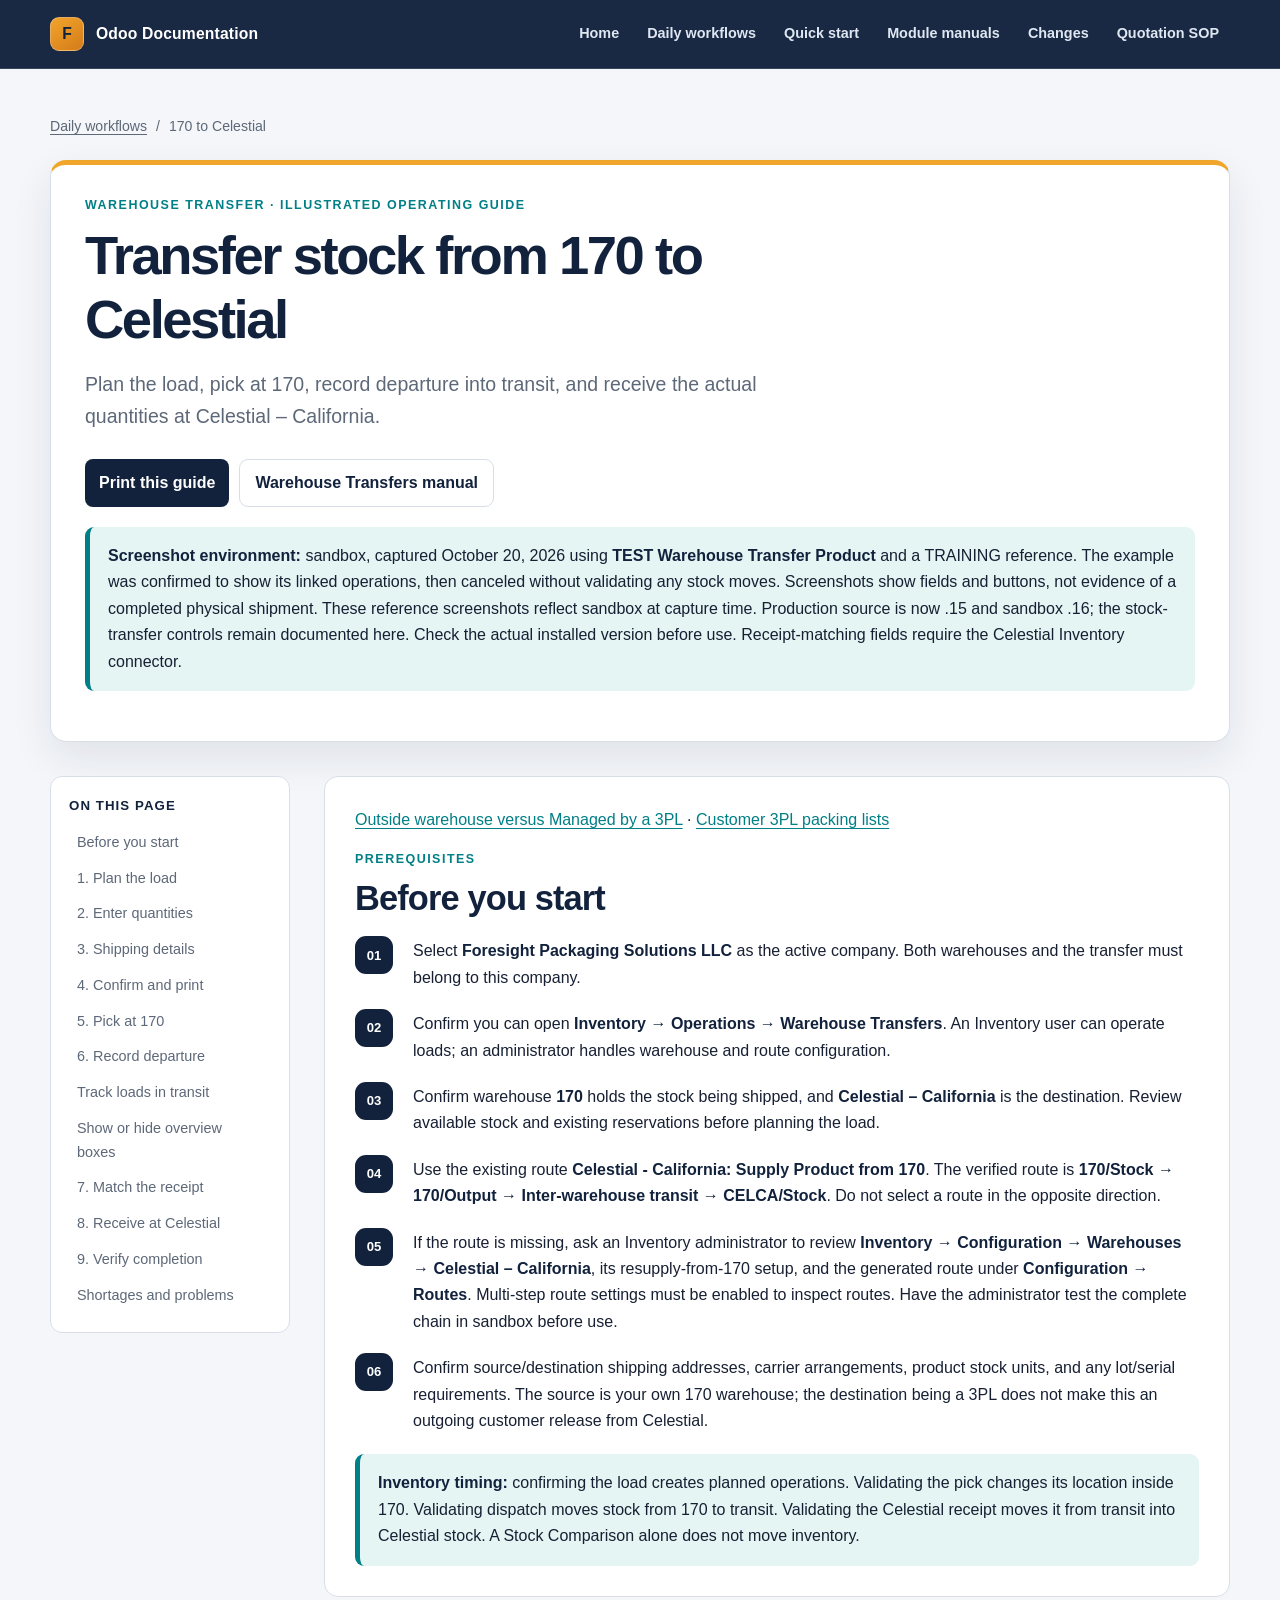
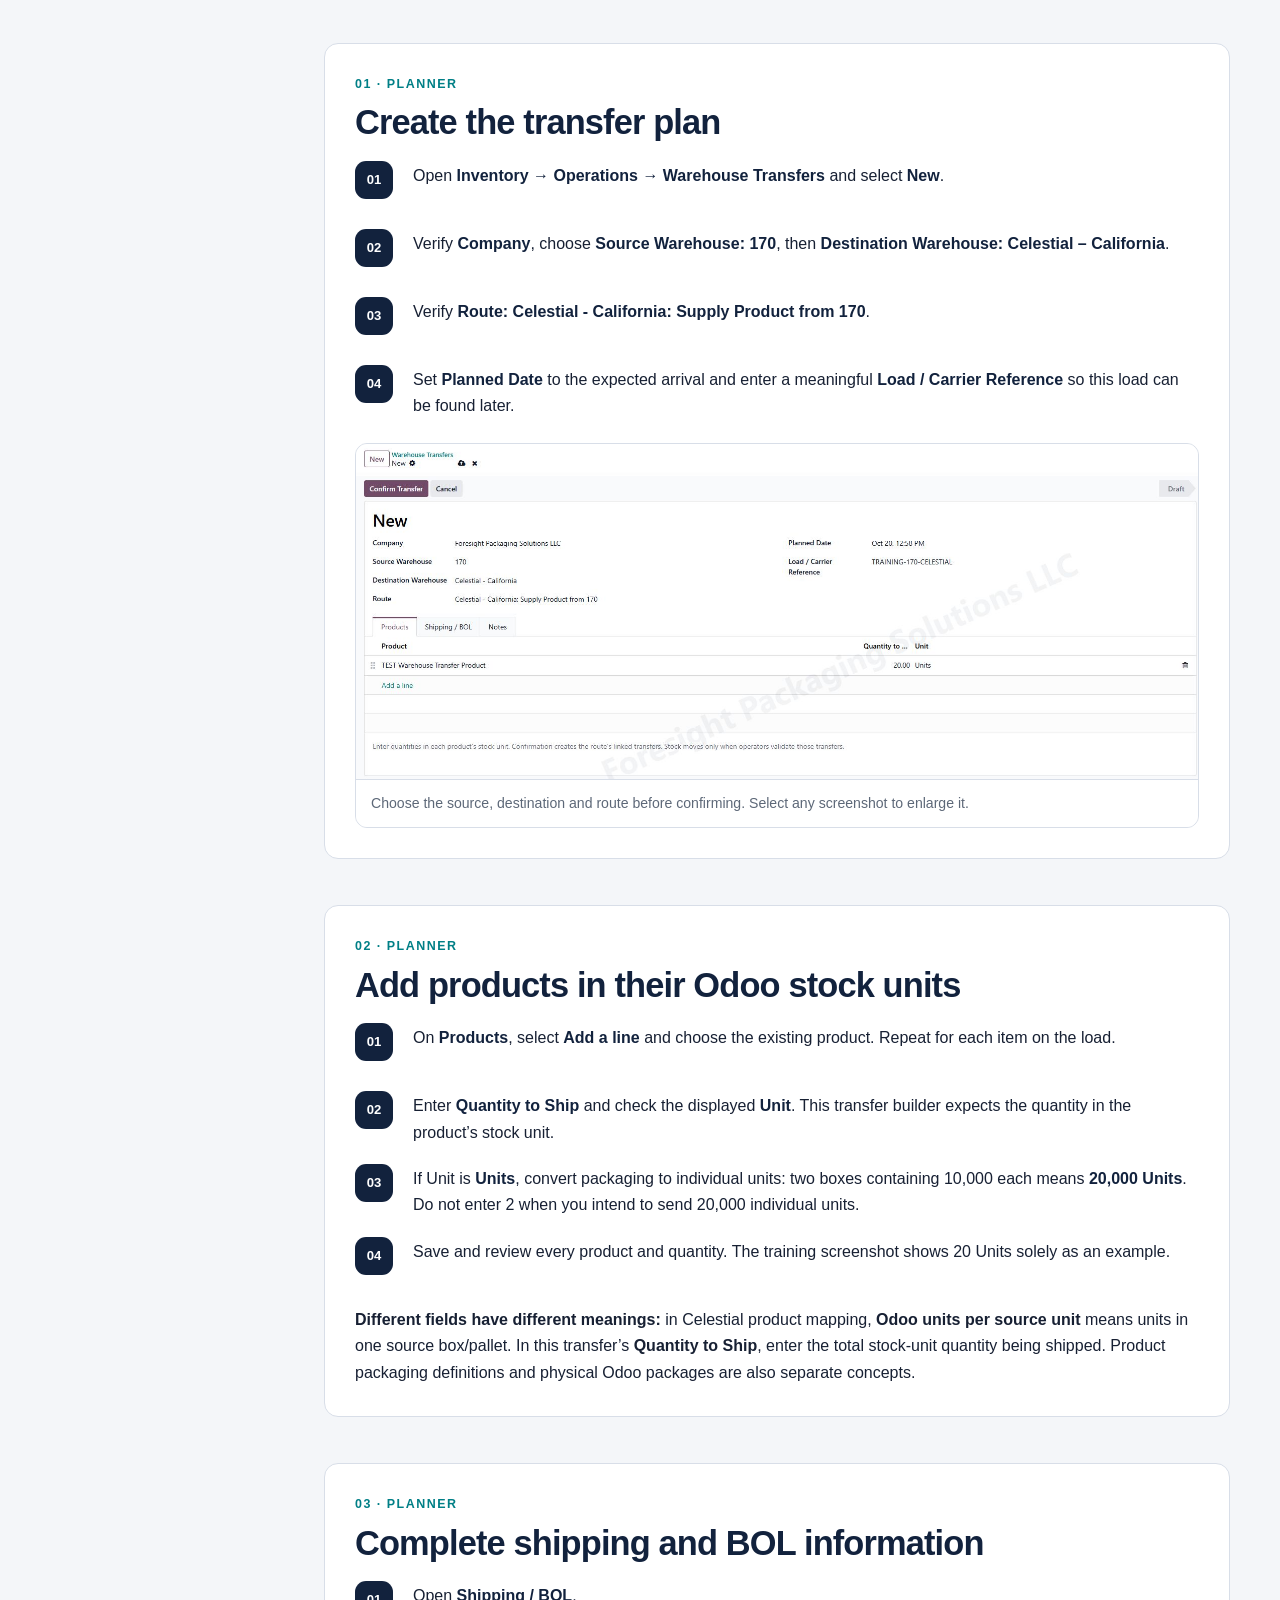
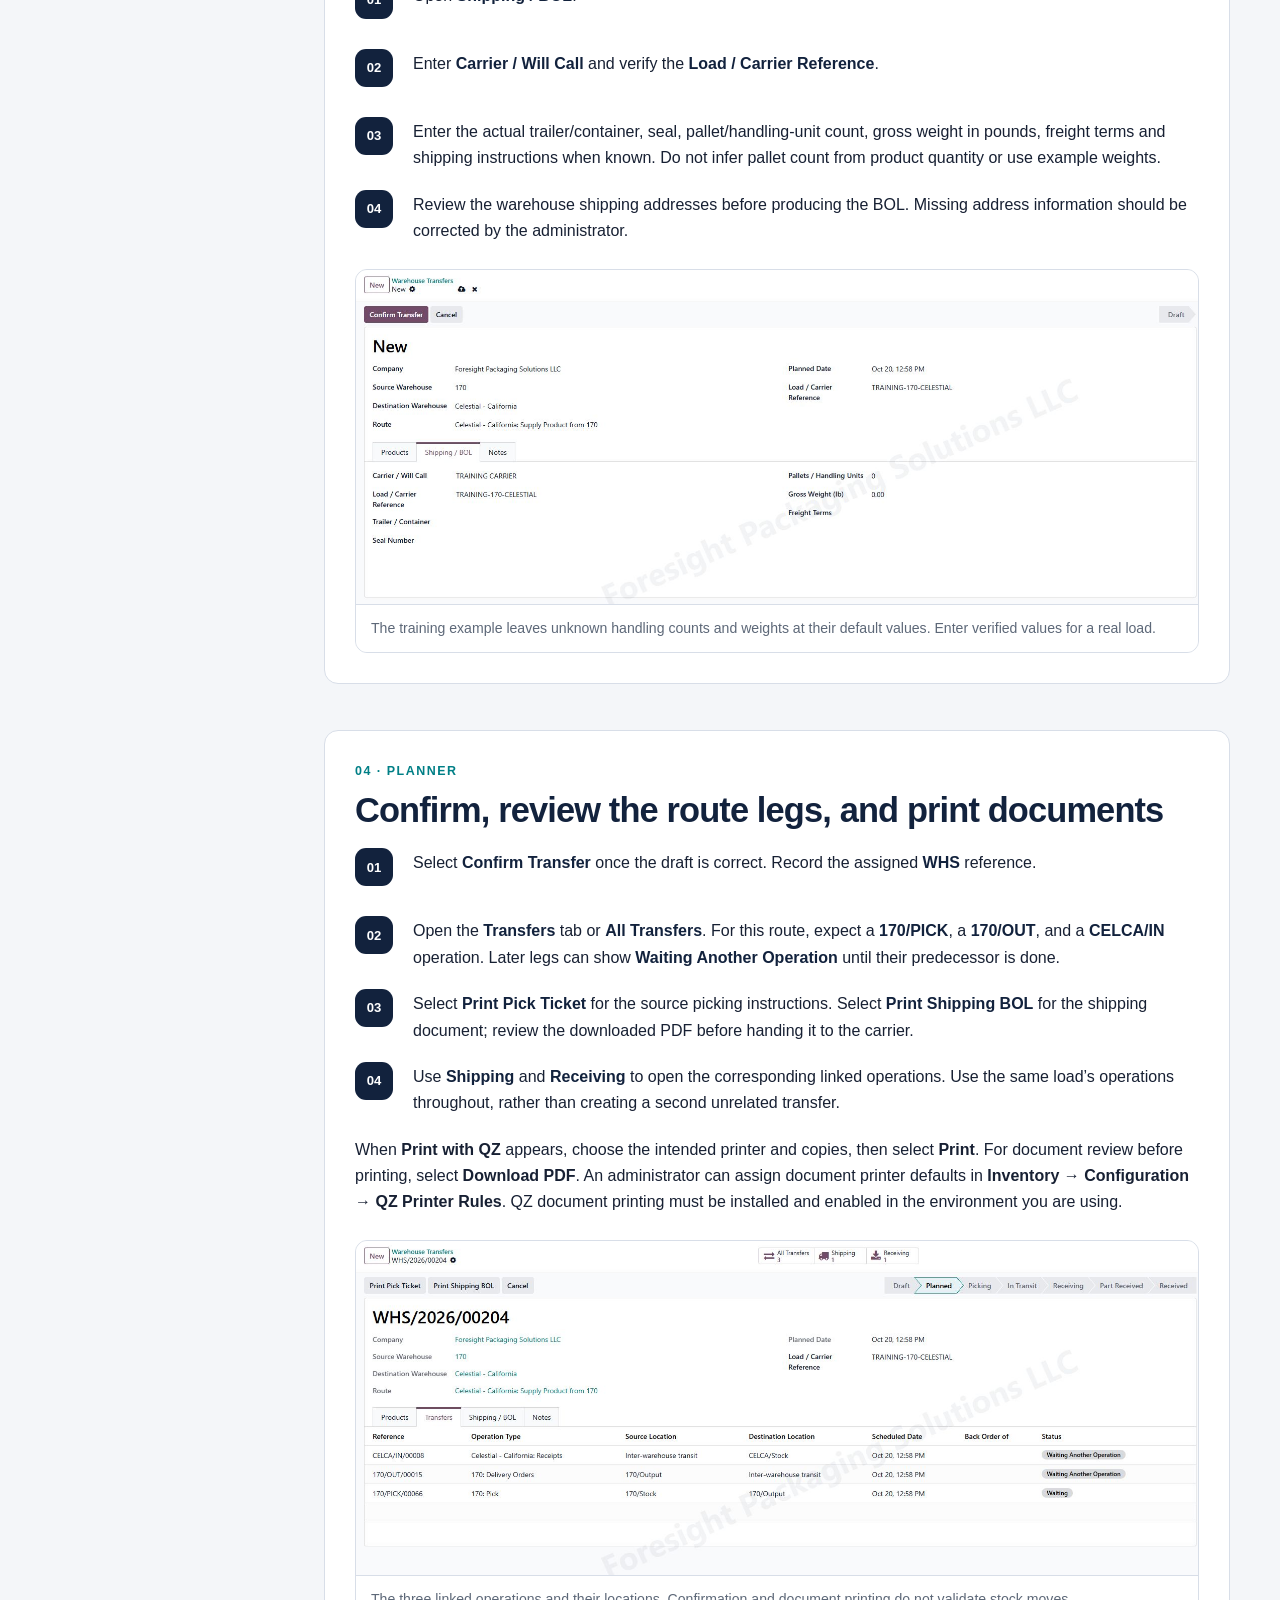
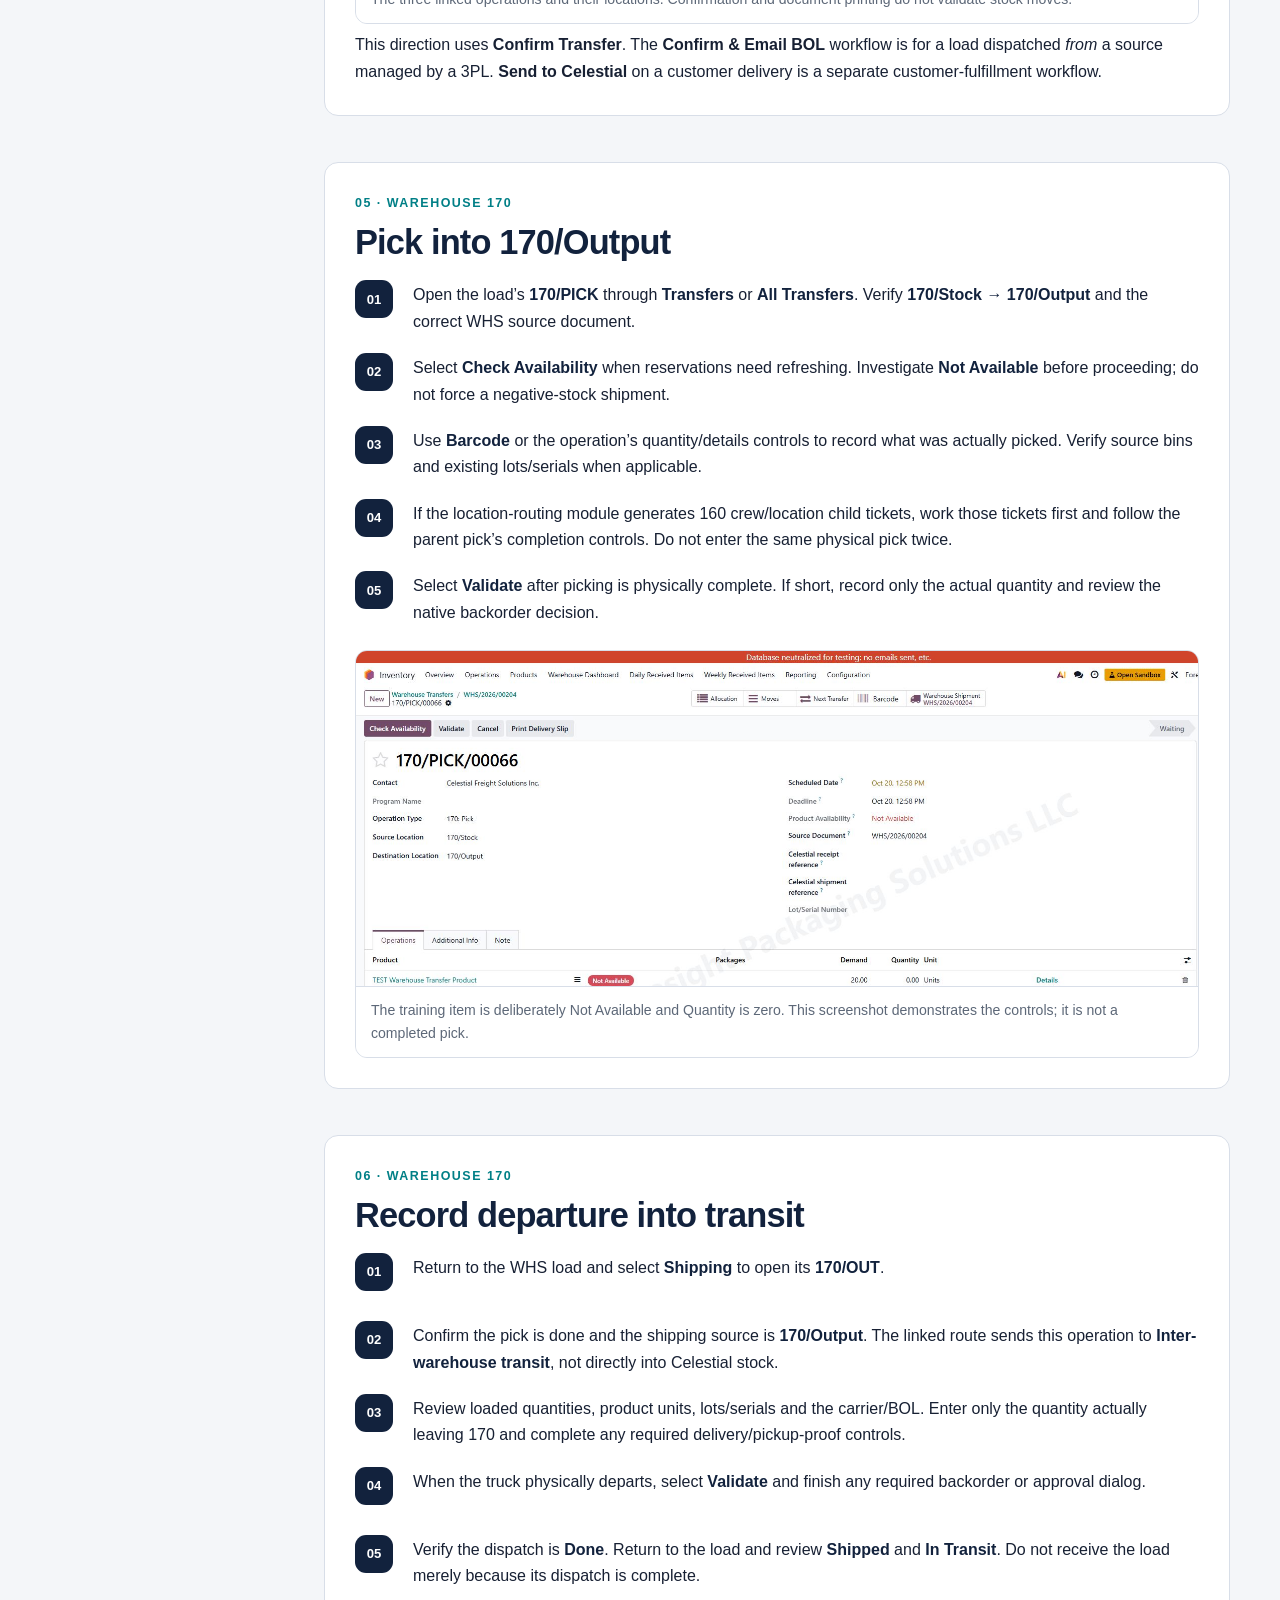
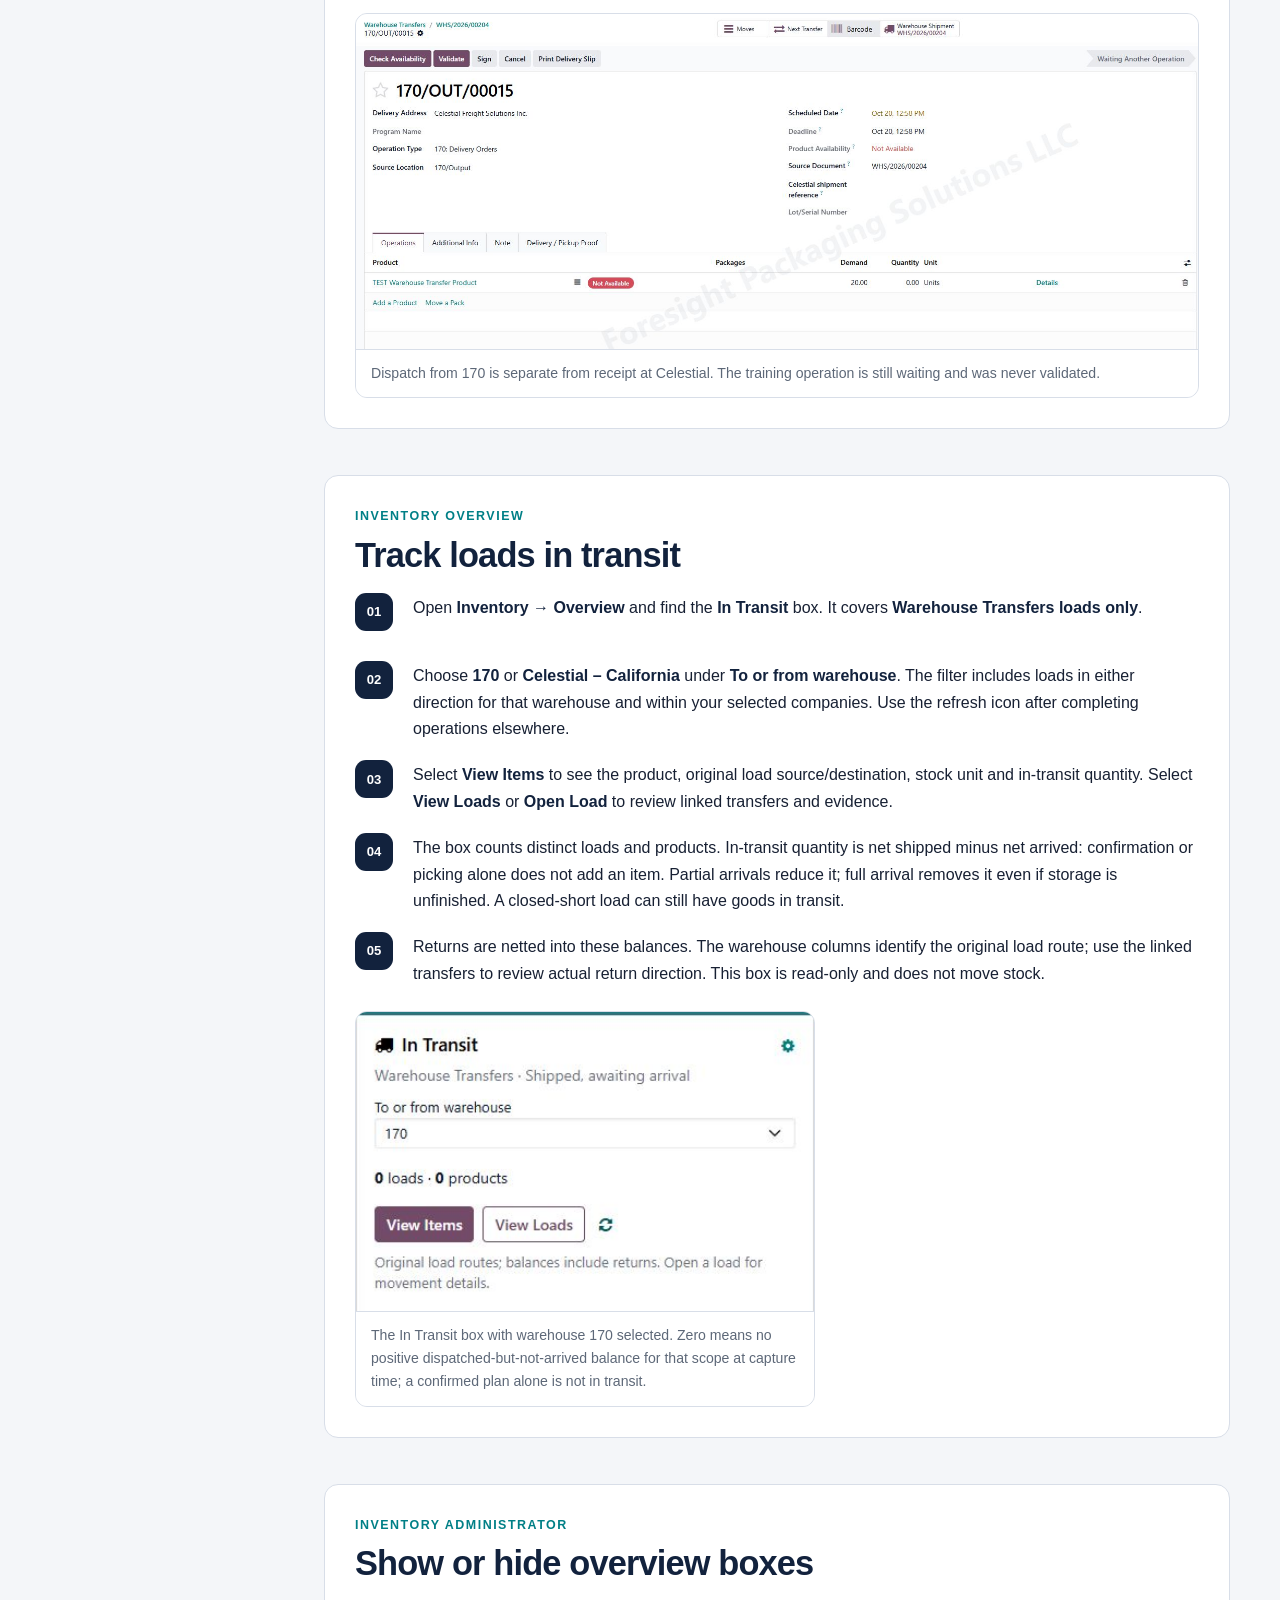
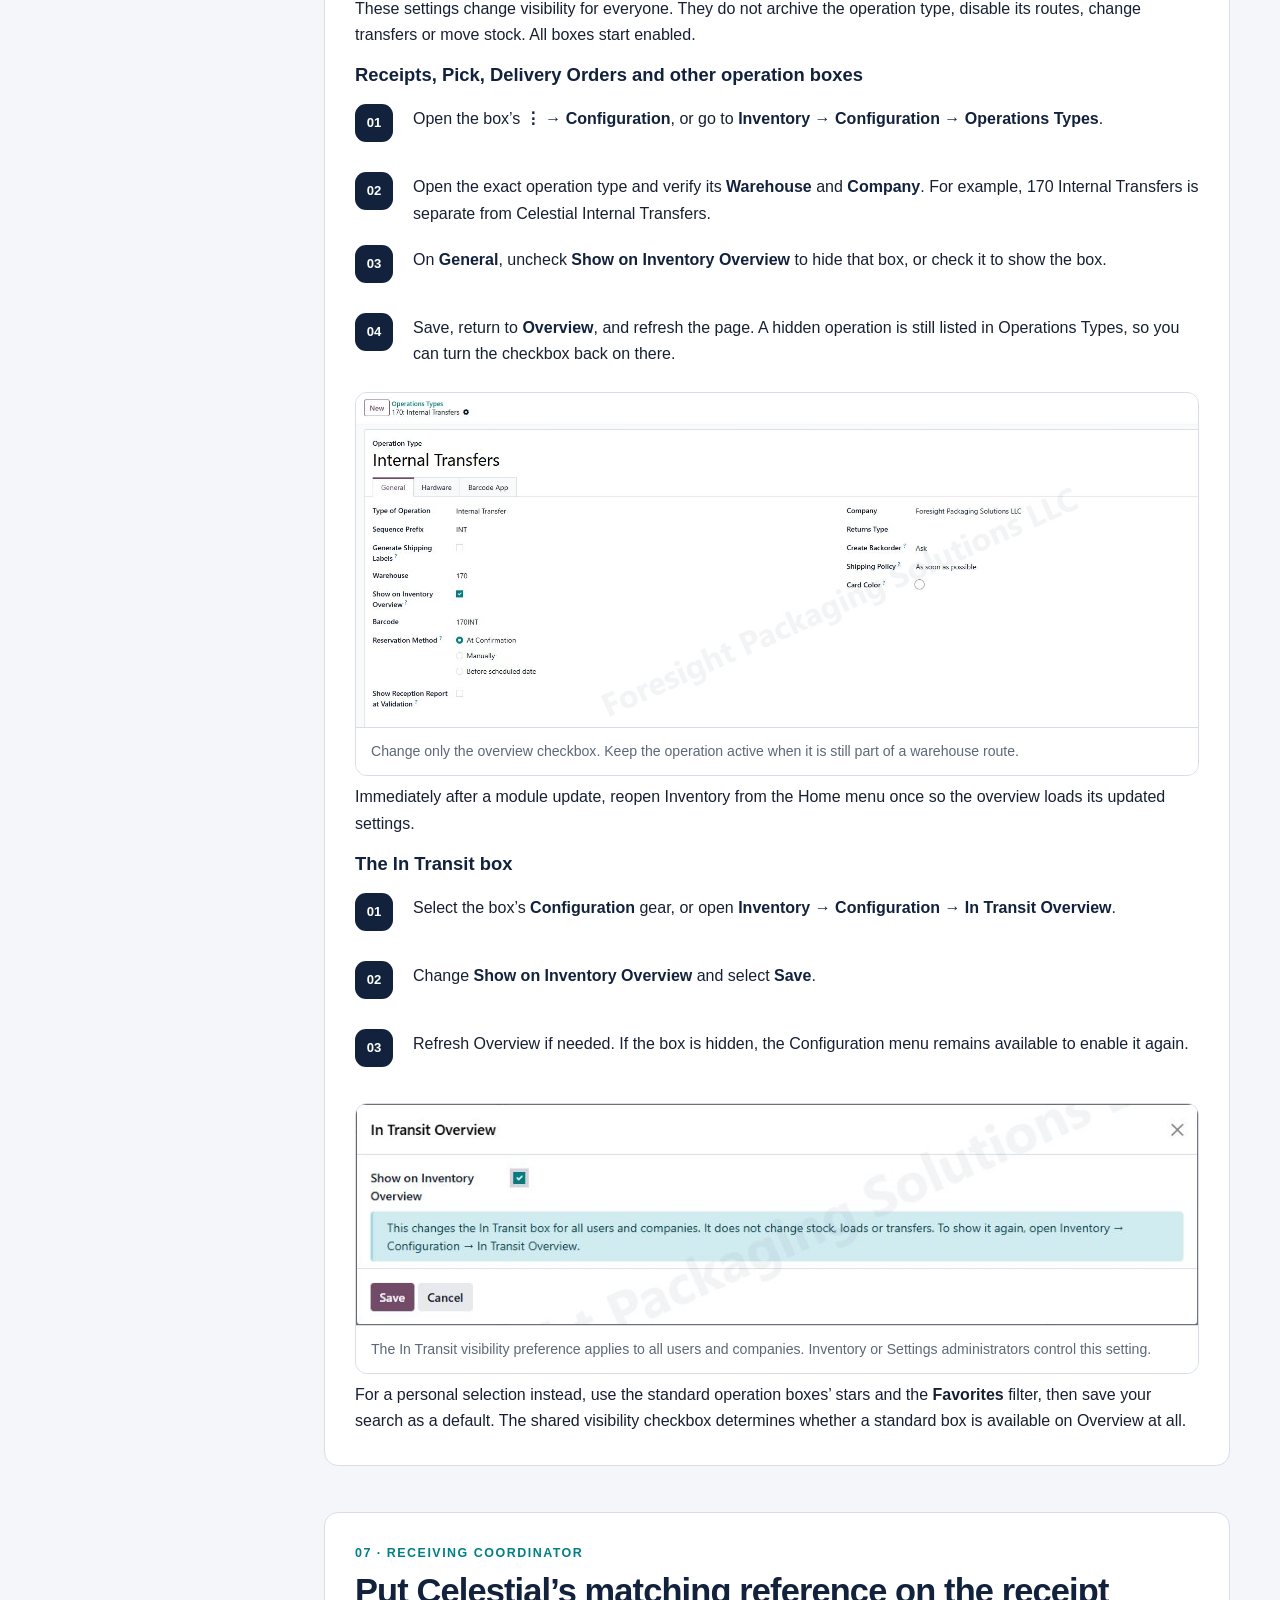
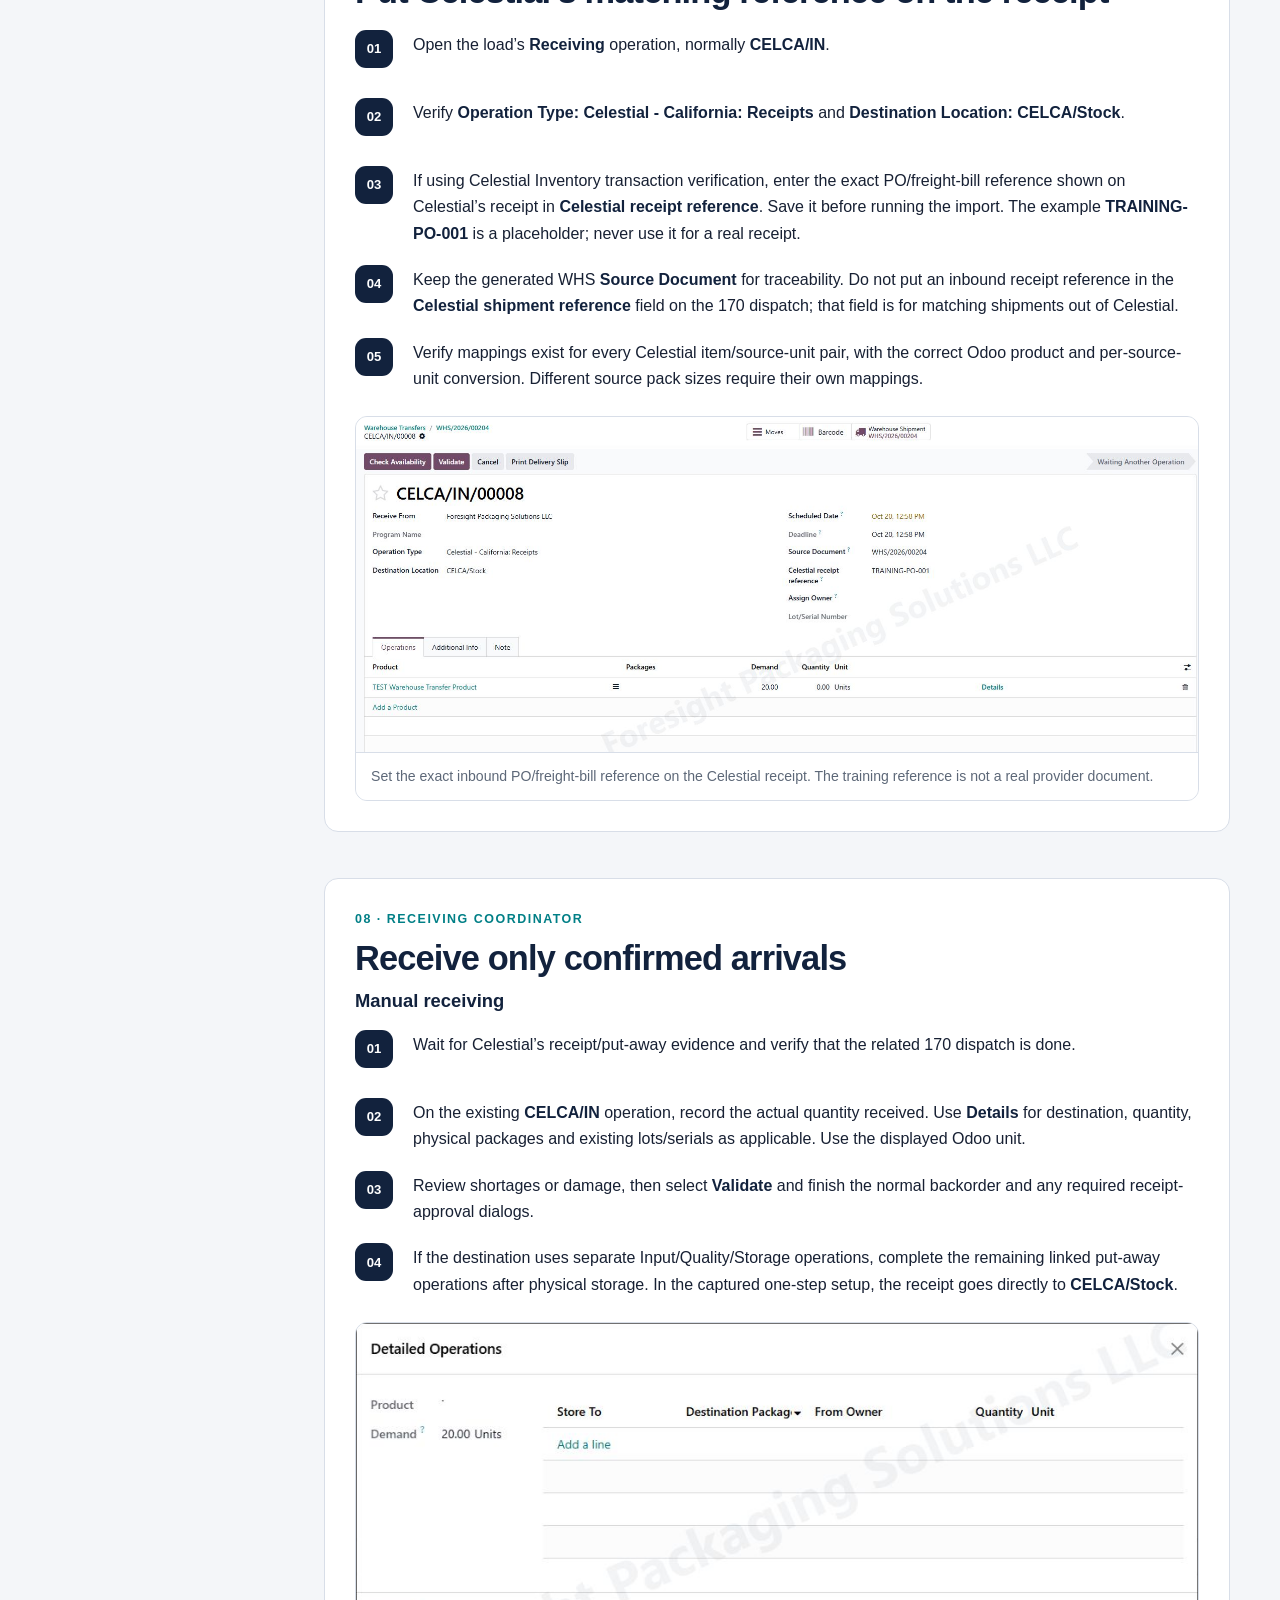
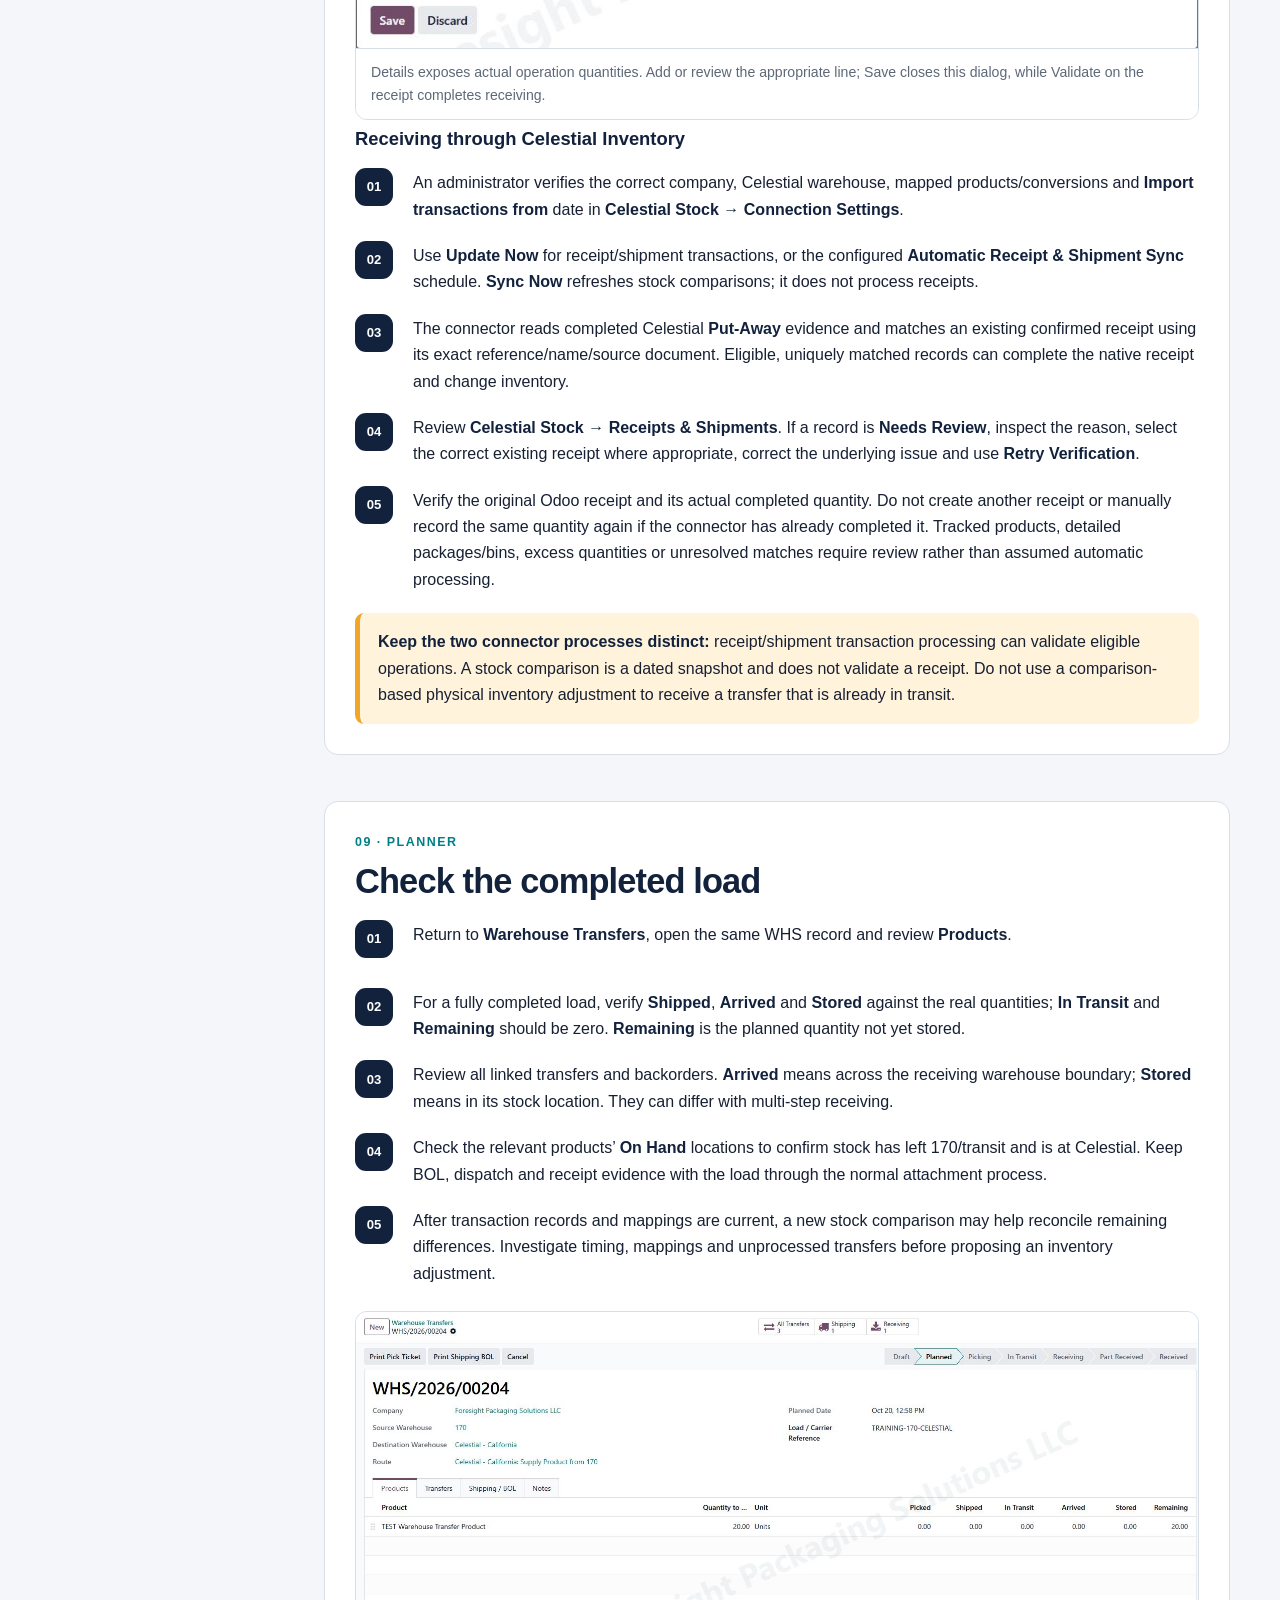
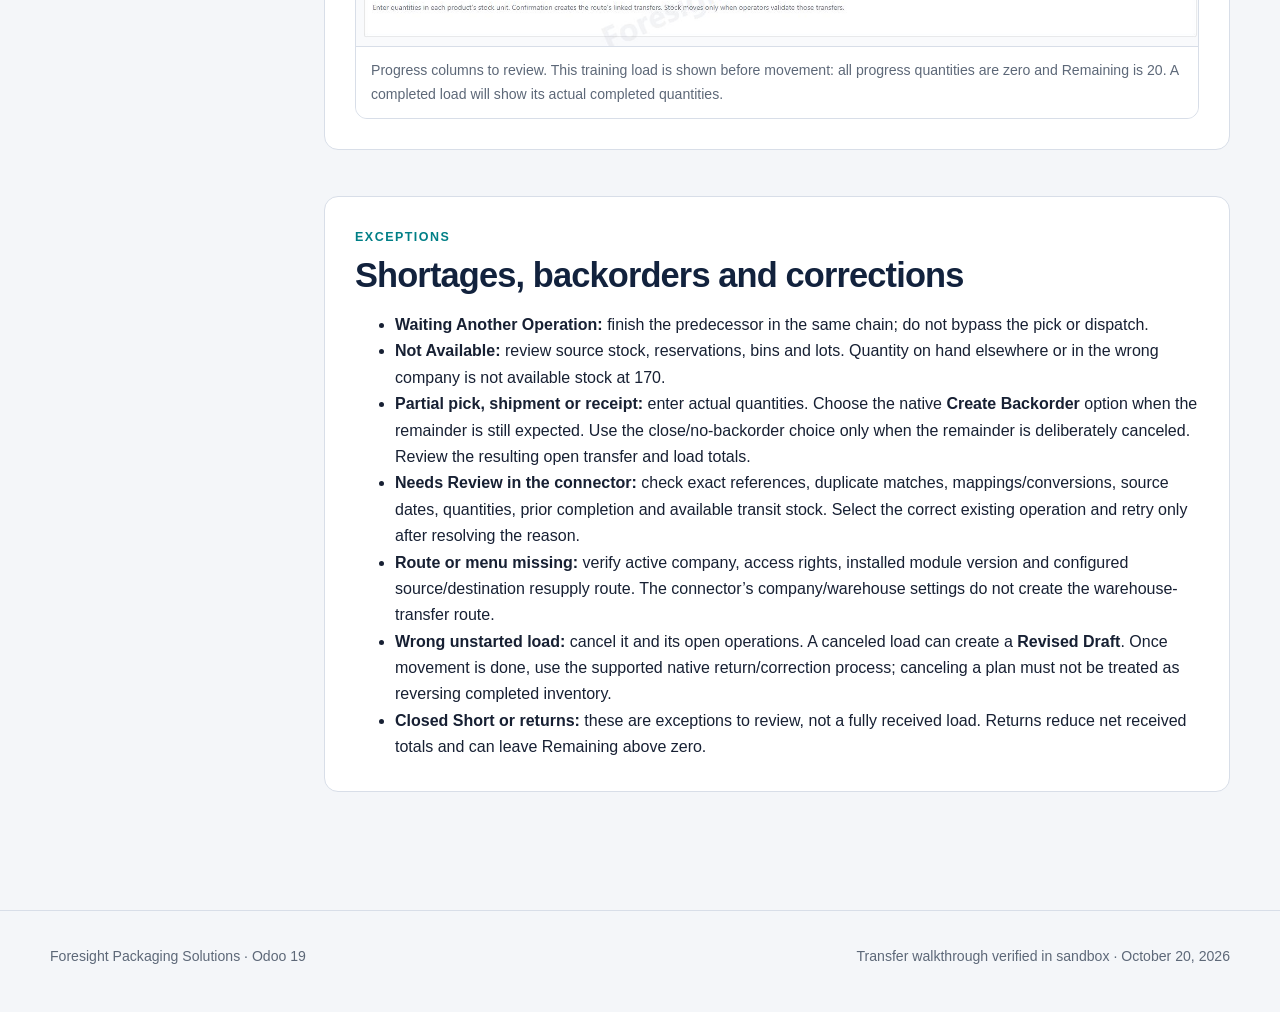
==== commit c2113032: "Refresh all 41 Odoo manuals and verify environment source versions" ====
--- a/docs/170-to-celestial.html
+++ b/docs/170-to-celestial.html
@@ -18,13 +18,13 @@
       <h1>Transfer stock from 170 to Celestial</h1>
       <p class="lede">Plan the load, pick at 170, record departure into transit, and receive the actual quantities at Celestial – California.</p>
       <div class="action-bar"><button class="print-button" type="button" onclick="window.print()">Print this guide</button><a class="button button-outline" href="manual.html?module=warehouse-shipment">Warehouse Transfers manual</a></div>
-      <div class="callout"><strong>Screenshot environment:</strong> sandbox, captured October 20, 2026 using <strong>TEST Warehouse Transfer Product</strong> and a TRAINING reference. The example was confirmed to show its linked operations, then canceled without validating any stock moves. Screenshots show fields and buttons, not evidence of a completed physical shipment. These controls reflect sandbox. Confirm they are available in production before following the guide there. Receipt-matching fields require the Celestial Inventory connector.</div>
+      <div class="callout"><strong>Screenshot environment:</strong> sandbox, captured October 20, 2026 using <strong>TEST Warehouse Transfer Product</strong> and a TRAINING reference. The example was confirmed to show its linked operations, then canceled without validating any stock moves. Screenshots show fields and buttons, not evidence of a completed physical shipment. These reference screenshots reflect sandbox at capture time. Production source is now .15 and sandbox .16; the stock-transfer controls remain documented here. Check the actual installed version before use. Receipt-matching fields require the Celestial Inventory connector.</div>
     </header>
     <div class="guide-layout">
       <aside class="toc"><strong>On this page</strong><a href="#before">Before you start</a><a href="#plan">1. Plan the load</a><a href="#quantities">2. Enter quantities</a><a href="#bol">3. Shipping details</a><a href="#confirm">4. Confirm and print</a><a href="#pick">5. Pick at 170</a><a href="#ship">6. Record departure</a><a href="#transit">Track loads in transit</a><a href="#overview-visibility">Show or hide overview boxes</a><a href="#reference">7. Match the receipt</a><a href="#receive">8. Receive at Celestial</a><a href="#finish">9. Verify completion</a><a href="#exceptions">Shortages and problems</a></aside>
       <article class="guide-content">
         <section class="guide-section" id="before">
-          <p class="eyebrow">Prerequisites</p><h2>Before you start</h2>
+          <p><a href="operations-reference.html#warehouse-flags">Outside warehouse versus Managed by a 3PL</a> · <a href="operations-reference.html#packing-lists">Customer 3PL packing lists</a></p><p class="eyebrow">Prerequisites</p><h2>Before you start</h2>
           <ol class="steps">
             <li>Select <strong>Foresight Packaging Solutions LLC</strong> as the active company. Both warehouses and the transfer must belong to this company.</li>
             <li>Confirm you can open <strong>Inventory → Operations → Warehouse Transfers</strong>. An Inventory user can operate loads; an administrator handles warehouse and route configuration.</li>
